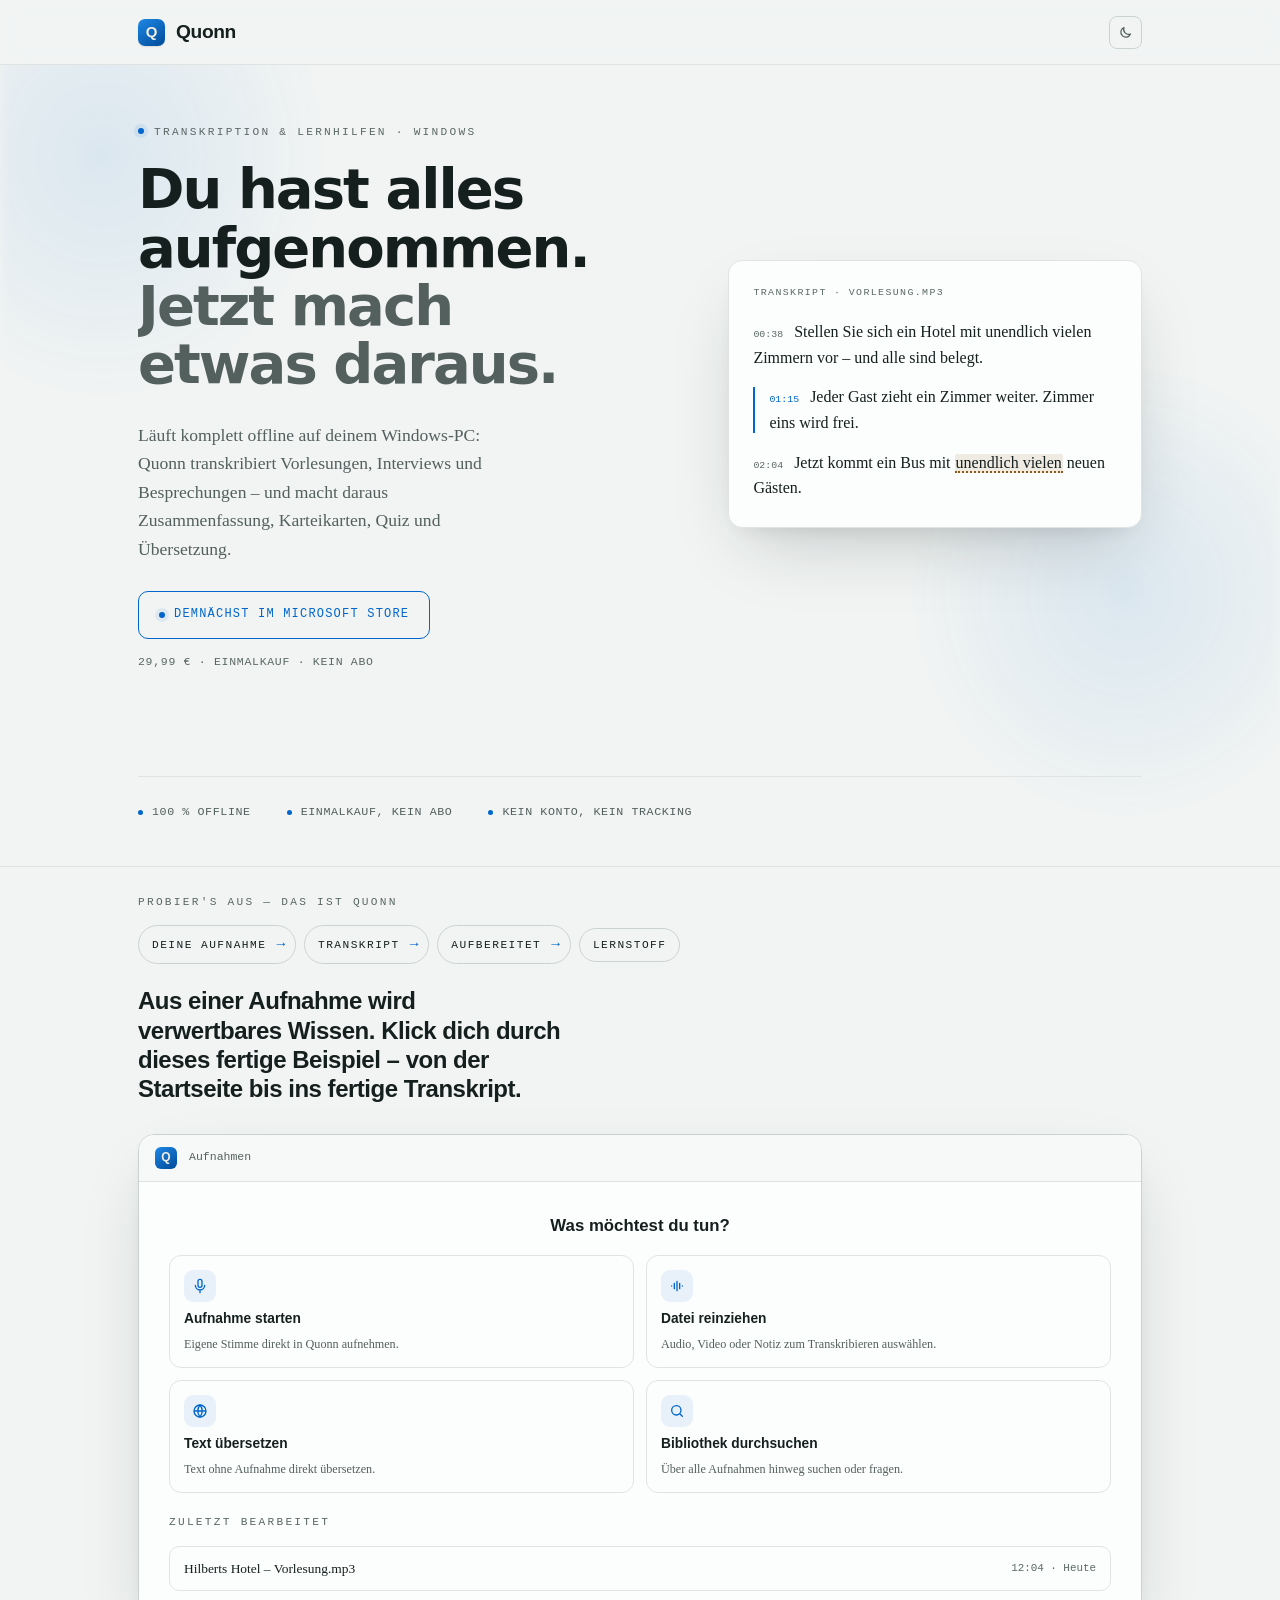
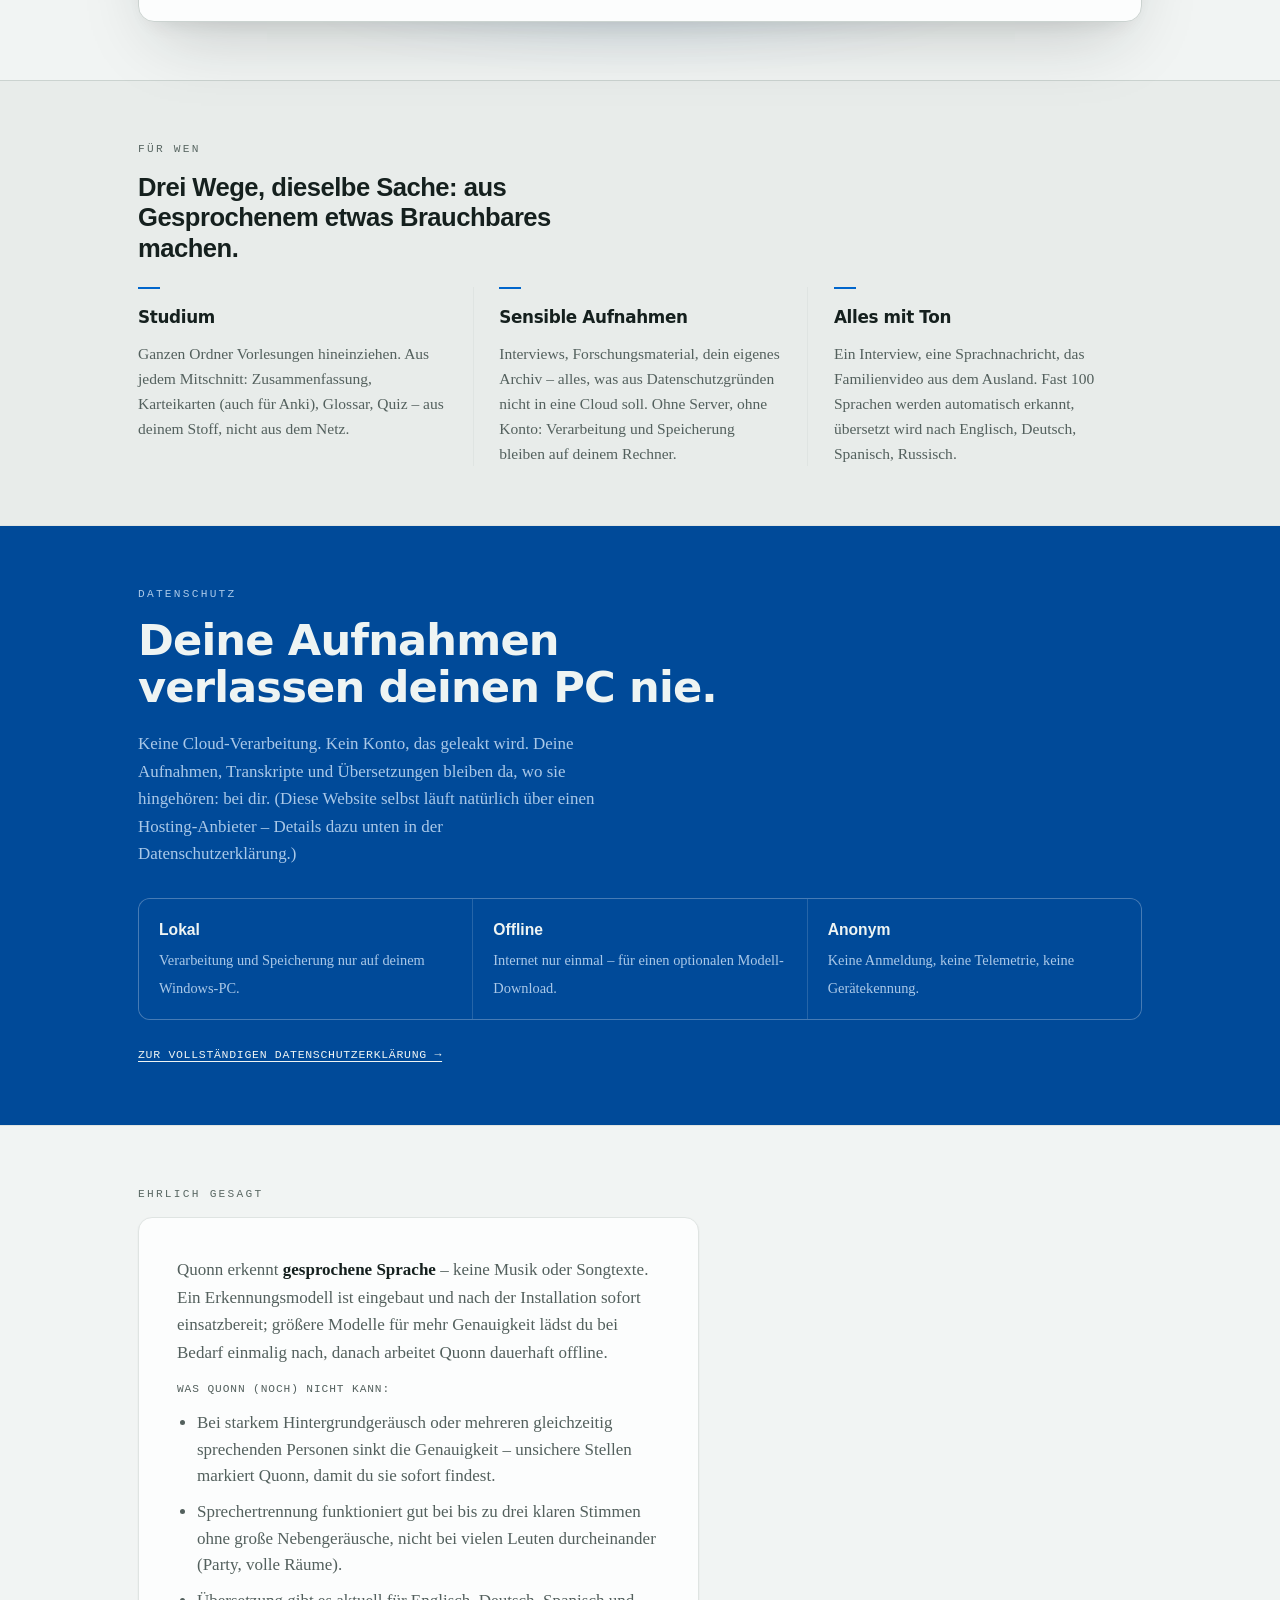
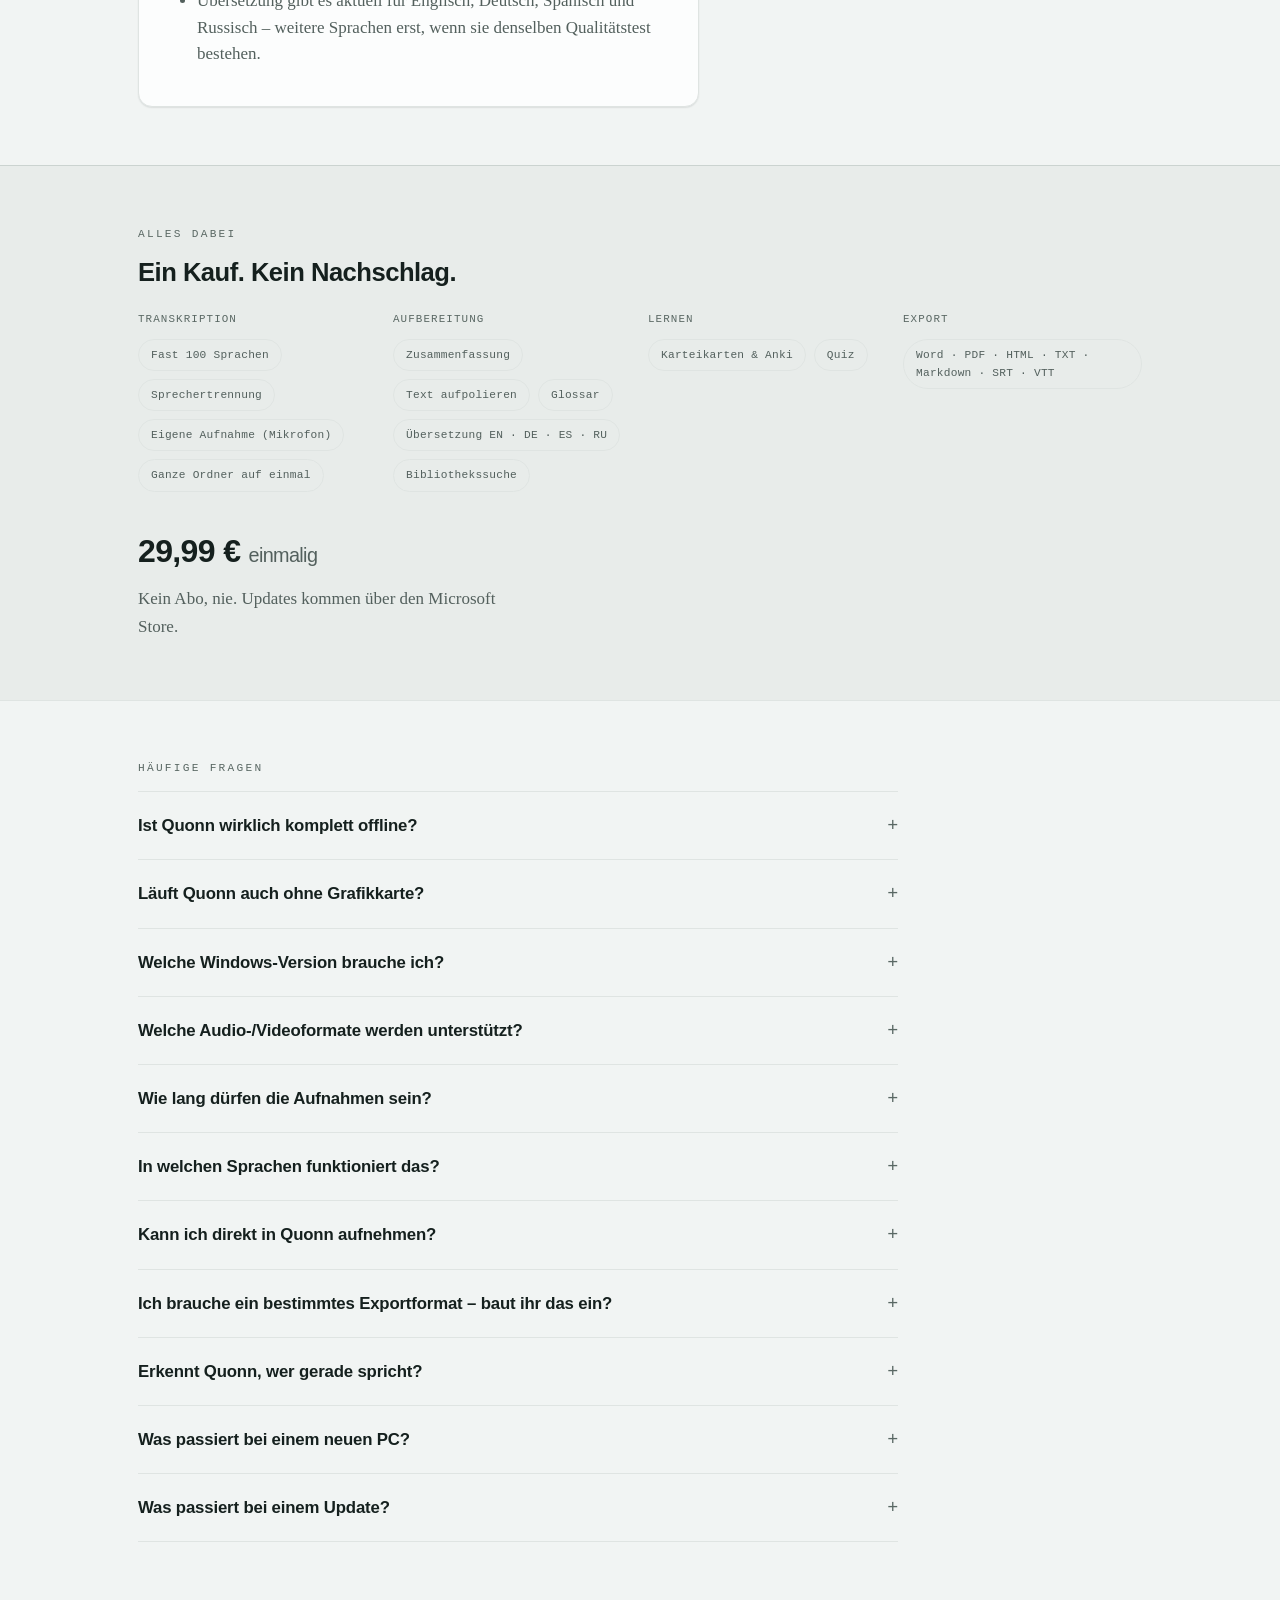
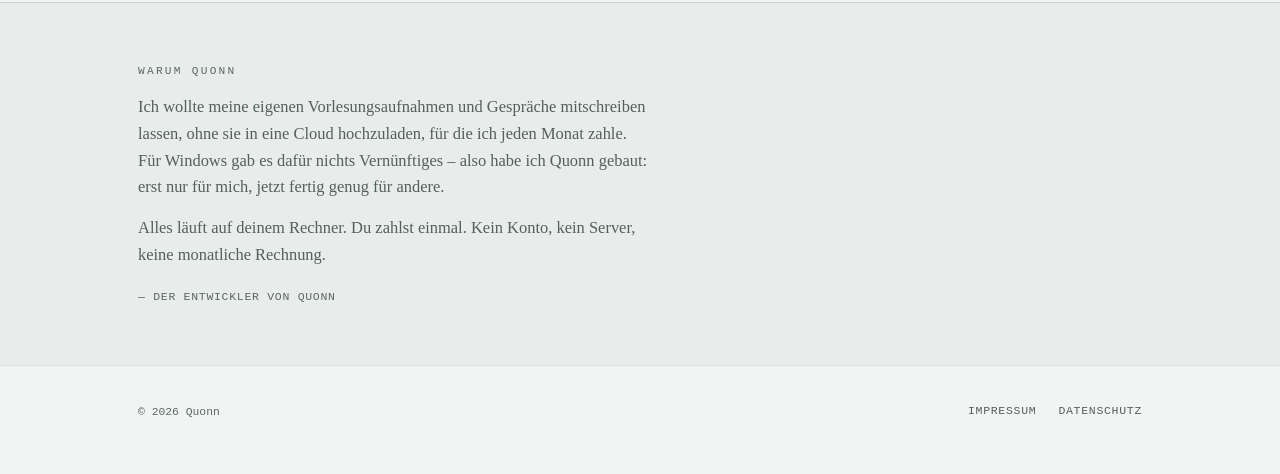
==== public/index.html @ c000e02c "Hero-Zeilenabstand + Cloudflare-Log-Speicherdauer ergaenzen - Hero-H1: Leerzeichen zwischen den 4 Ze" ====
<!doctype html>
<html lang="de">
<meta charset="utf-8">
<meta name="viewport" content="width=device-width, initial-scale=1">
<title>Quonn – Transkription, offline für Windows</title>
<link rel="icon" href="/favicon.ico" sizes="any">
<link rel="icon" type="image/png" sizes="32x32" href="/icon-32.png">
<link rel="icon" type="image/png" sizes="128x128" href="/icon-180.png">
<link rel="apple-touch-icon" href="/icon-180.png">
<meta name="theme-color" content="#f1f4f3" media="(prefers-color-scheme: light)">
<meta name="theme-color" content="#0a100f" media="(prefers-color-scheme: dark)">
<meta name="description" content="Quonn transkribiert Vorlesungen, Interviews und Besprechungen offline auf deinem Windows-PC – mit Zusammenfassung, Karteikarten, Quiz und Übersetzung. Einmalkauf, kein Abo, kein Konto.">
<link rel="canonical" href="https://quonn.app/">
<meta property="og:type" content="website">
<meta property="og:url" content="https://quonn.app/">
<meta property="og:title" content="Quonn – Transkription, offline für Windows">
<meta property="og:description" content="Vorlesungen, Interviews und Besprechungen Wort für Wort – lokal auf deinem Windows-PC. Zusammenfassung, Karteikarten, Quiz, Übersetzung. Einmalkauf, kein Abo.">
<meta property="og:locale" content="de_DE">
<meta property="og:image" content="https://quonn.app/og.png">
<meta property="og:image:width" content="1200">
<meta property="og:image:height" content="630">
<meta property="og:image:type" content="image/png">
<meta property="og:image:alt" content="Quonn – Transkription & Lernhilfen, lokal auf deinem Windows-PC">
<meta name="twitter:card" content="summary_large_image">
<meta name="twitter:image" content="https://quonn.app/og.png">
<script type="application/ld+json">
{
  "@context": "https://schema.org",
  "@type": "SoftwareApplication",
  "name": "Quonn",
  "applicationCategory": "BusinessApplication",
  "operatingSystem": "Windows 10, Windows 11",
  "description": "Offline-Transkription für Windows: schreibt Vorlesungen, Interviews und Besprechungen Wort für Wort mit und erzeugt Zusammenfassung, Karteikarten, Quiz und Übersetzung. Alles lokal, kein Konto, kein Server.",
  "url": "https://quonn.app/",
  "softwareVersion": "1.0",
  "offers": {
    "@type": "Offer",
    "price": "29.99",
    "priceCurrency": "EUR"
  }
}
</script>
<script>document.documentElement.classList.add("js")</script>
<link rel="stylesheet" href="/fonts/fonts.css">

<style>
  :root {
    --ground:#f1f4f3; --surface:#fcfdfd; --surface-2:#e8ecea; --panel:#f7f9f8;
    --ink:#15201e; --ink-dim:#53605d; --ink-faint:#5a6864;
    --accent:#0066cc; --accent-deep:#004a99; --accent-ink:#ffffff;
    --accent-wash:#0066cc14; --accent-line:#0066cc33;
    --warn:#8a5a17; --warn-wash:#8a5a171c;
    --ok:#1f7a4d; --ok-wash:#1f7a4d18; --err:#a5352f; --err-wash:#a5352f16;
    --line:#dfe4e2; --line-strong:#cbd3d0; --wave:#bfc9c7;
    --onpetrol:#eef4f3; --onpetrol-dim:#a9c8e8; --onpetrol-line:#ffffff26;
    --shadow-sm:0 1px 2px #15201e10,0 1px 1px #15201e0a;
    --shadow-md:0 8px 26px -8px #15201e26,0 2px 8px -3px #15201e14;
    --shadow-lg:0 30px 70px -22px #15201e38,0 10px 26px -12px #15201e1f;
    --radius:14px; --maxw:1060px;
  }
  :root:not([data-theme="light"]) { @media (prefers-color-scheme: dark) {
    --ground:#0a100f; --surface:#131a19; --surface-2:#0f1514; --panel:#101615;
    --ink:#e9eeed; --ink-dim:#98a4a2; --ink-faint:#828e88;
    --accent:#5aa9ff; --accent-deep:#0d3a66; --accent-ink:#062544;
    --accent-wash:#5aa9ff1e; --accent-line:#5aa9ff40;
    --warn:#d9a95c; --warn-wash:#d9a95c22;
    --ok:#57b980; --ok-wash:#57b98020; --err:#e07a72; --err-wash:#e07a7218;
    --line:#232d2a; --line-strong:#313e3a; --wave:#374441;
    --onpetrol:#eef4f3; --onpetrol-dim:#9dc3ea; --onpetrol-line:#ffffff1f;
    --shadow-sm:0 1px 2px #00000045;
    --shadow-md:0 10px 30px -10px #00000070,0 2px 8px -3px #00000052;
    --shadow-lg:0 34px 78px -24px #00000085,0 12px 30px -14px #00000066;
  }}
  :root[data-theme="dark"] {
    --ground:#0a100f; --surface:#131a19; --surface-2:#0f1514; --panel:#101615;
    --ink:#e9eeed; --ink-dim:#98a4a2; --ink-faint:#828e88;
    --accent:#5aa9ff; --accent-deep:#0d3a66; --accent-ink:#062544;
    --accent-wash:#5aa9ff1e; --accent-line:#5aa9ff40;
    --warn:#d9a95c; --warn-wash:#d9a95c22;
    --ok:#57b980; --ok-wash:#57b98020; --err:#e07a72; --err-wash:#e07a7218;
    --line:#232d2a; --line-strong:#313e3a; --wave:#374441;
    --onpetrol:#eef4f3; --onpetrol-dim:#9dc3ea; --onpetrol-line:#ffffff1f;
    --shadow-sm:0 1px 2px #00000045;
    --shadow-md:0 10px 30px -10px #00000070,0 2px 8px -3px #00000052;
    --shadow-lg:0 34px 78px -24px #00000085,0 12px 30px -14px #00000066;
  }

  * { box-sizing:border-box; -webkit-tap-highlight-color:transparent; }
  html { -webkit-text-size-adjust:100%; text-size-adjust:100%; scroll-behavior:smooth; }
  @media (prefers-reduced-motion:reduce){ html{ scroll-behavior:auto; } }
  body { margin:0; background:var(--ground); color:var(--ink);
    font-family:"IBM Plex Serif",Georgia,"Times New Roman",serif; font-size:17px; line-height:1.62;
    -webkit-font-smoothing:antialiased; text-rendering:optimizeLegibility; }
  .wrap { max-width:var(--maxw); margin:0 auto; padding:0 28px; }

  h1,h2,h3 { font-family:"Bricolage Grotesque","Segoe UI",system-ui,sans-serif; margin:0;
    font-weight:600; text-wrap:balance; letter-spacing:-0.02em; }
  h1 { font-size:clamp(2.5rem,1.4rem + 4.6vw,4.3rem); line-height:1.0; font-weight:800; letter-spacing:-0.035em; }
  h2 { font-size:clamp(1.55rem,1.15rem + 1.7vw,2.35rem); line-height:1.08; font-weight:700; }
  h3 { font-size:1.05rem; line-height:1.3; font-weight:600; }
  p { margin:0; }
  .label { font-family:"IBM Plex Mono",ui-monospace,monospace; font-weight:500; font-size:0.7rem;
    letter-spacing:0.2em; text-transform:uppercase; color:var(--ink-faint); }
  a { color:var(--accent); text-underline-offset:3px; text-decoration-thickness:1px; }
  a:hover { text-decoration-color:var(--ink-faint); }
  :focus-visible { outline:2px solid var(--accent); outline-offset:2px; border-radius:4px; }

  header.bar { position:sticky; top:0; z-index:30;
    background:var(--ground);
    background:color-mix(in srgb,var(--ground) 84%,transparent);
    -webkit-backdrop-filter:saturate(1.15) blur(10px);
    backdrop-filter:saturate(1.15) blur(10px); border-bottom:1px solid var(--line); }
  .bar .wrap { display:flex; align-items:center; justify-content:space-between; height:64px; }
  .brand { display:inline-flex; align-items:center; gap:11px; text-decoration:none; color:var(--ink);
    font-family:"Bricolage Grotesque",sans-serif; font-weight:700; font-size:1.2rem; letter-spacing:-0.02em; }
  .glyph { width:27px; height:27px; border-radius:7px; display:grid; place-items:center; flex:none;
    background:linear-gradient(145deg,#1e88e5,var(--accent-deep)); color:#f1eee2;
    font-family:"Bricolage Grotesque",sans-serif; font-weight:800; font-size:15px; box-shadow:var(--shadow-sm); }
  .bar nav { display:flex; align-items:center; gap:20px; }
  .bar nav a { font-family:"IBM Plex Mono",monospace; font-size:0.72rem; letter-spacing:0.09em;
    text-transform:uppercase; color:var(--ink-dim); text-decoration:none; }
  .bar nav a:hover { color:var(--ink); }
  .tglt { background:none; border:1px solid var(--line-strong); color:var(--ink-dim);
    width:33px; height:33px; border-radius:8px; display:grid; place-items:center; cursor:pointer; }
  .tglt:hover { color:var(--ink); border-color:var(--ink-faint); }
  .tglt svg { width:15px; height:15px; }

  /* hero */
  .hero { padding:clamp(40px,4vw,68px) 0 clamp(30px,3.5vw,52px); position:relative; isolation:isolate; overflow:hidden; }
  .hero::before { content:""; position:absolute; z-index:-1; pointer-events:none;
    inset:-20% 0 auto 0; height:130%;
    background:
      radial-gradient(30% 40% at 8% 24%, var(--accent) 0%, transparent 60%),
      radial-gradient(28% 36% at 88% 66%, var(--accent) 0%, transparent 62%);
    opacity:0.09; filter:blur(6px); }
  @media (prefers-reduced-motion:no-preference) {
    .hero::before { animation:drift 24s ease-in-out infinite alternate; }
    @keyframes drift { from { transform:translate3d(-1.5%,-1%,0) scale(1); opacity:.06; }
      to { transform:translate3d(2.5%,2%,0) scale(1.1); opacity:.11; } }
  }
  .hero .wrap { display:grid; grid-template-columns:1.12fr 0.88fr;
    gap:clamp(28px,5vw,64px); align-items:center; }
  .hero-lede { min-width:0; }
  .hero .kicker { display:inline-block; position:relative; padding-left:16px; margin-bottom:20px; }
  .hero .kicker::before { content:""; position:absolute; left:0; top:0.4em; width:6px; height:6px; border-radius:50%;
    background:var(--accent); box-shadow:0 0 0 4px var(--accent-wash); }
  @media (prefers-reduced-motion:no-preference) {
    .hero .kicker::before { animation:beat 3.2s ease-in-out infinite; }
    @keyframes beat { 0%,100% { box-shadow:0 0 0 4px var(--accent-wash); } 50% { box-shadow:0 0 0 8px transparent; } }
  }
  .hero h1 { text-wrap:normal; font-size:clamp(2.3rem,1.5rem + 3.1vw,3.5rem); }
  .hero h1 .ln { display:block; overflow:hidden; padding-bottom:0.16em; margin-bottom:-0.12em; }
  .hero h1 .ln:last-child { margin-bottom:0; }
  .hero h1 .ln > span { display:block; }
  .hero h1 .soft > span { color:var(--ink-dim); }
  @media (prefers-reduced-motion:no-preference) {
    .hero h1 .ln > span { transform:translateY(110%); animation:lineup .8s cubic-bezier(.16,.8,.2,1) forwards; }
    .hero h1 .ln:nth-child(1) > span { animation-delay:.06s; }
    .hero h1 .ln:nth-child(2) > span { animation-delay:.14s; }
    .hero h1 .ln:nth-child(3) > span { animation-delay:.22s; }
    .hero h1 .ln:nth-child(4) > span { animation-delay:.30s; }
    @keyframes lineup { to { transform:translateY(0); } }
  }
  .hero .sub { margin-top:20px; font-size:1.1rem; color:var(--ink-dim); max-width:44ch; }
  .hero .trust { grid-column:1 / -1; margin-top:clamp(26px,3.2vw,40px);
    padding-top:clamp(18px,2.4vw,26px); border-top:1px solid var(--line); }

  .hero-card { justify-self:end; width:100%; max-width:430px;
    background:var(--surface); border:1px solid var(--line); border-radius:var(--radius);
    box-shadow:var(--shadow-lg); padding:24px 24px 26px; }
  .hero-card .hc-tag { font-family:"IBM Plex Mono",monospace; font-size:0.62rem; letter-spacing:0.14em;
    text-transform:uppercase; color:var(--ink-faint); display:block; margin-bottom:18px; }
  .hero-card p { font-family:"IBM Plex Serif",serif; font-size:1rem; line-height:1.6; color:var(--ink); }
  .hero-card p + p { margin-top:14px; }
  .hero-card .hc-stamp { font-family:"IBM Plex Mono",monospace; font-size:0.62rem; color:var(--ink-faint);
    margin-right:11px; font-variant-numeric:tabular-nums; }
  .hero-card .hc-active { position:relative; padding-left:16px; }
  .hero-card .hc-active::before { content:""; position:absolute; left:0; top:3px; bottom:3px; width:2px; background:var(--accent); }
  .hero-card .hc-active .hc-stamp { color:var(--accent); }
  .hero-card .hc-spot { border-bottom:2px dotted var(--warn); background:var(--warn-wash); border-radius:2px 2px 0 0; padding:0 1px; }
  .cta-row { margin-top:28px; display:flex; flex-wrap:wrap; gap:14px 18px; align-items:center; }
  .btn { font-family:"IBM Plex Mono",monospace; font-size:0.75rem; letter-spacing:0.1em; text-transform:uppercase;
    padding:13px 20px; border-radius:10px; border:1px solid var(--accent);
    background:var(--accent); color:var(--accent-ink); text-decoration:none;
    display:inline-flex; align-items:center; gap:9px; transition:transform .16s ease,box-shadow .16s ease; cursor:pointer; }
  .btn.soft { background:transparent; color:var(--accent); }
  .btn:not([aria-disabled="true"]):hover { transform:translateY(-1px); box-shadow:var(--shadow-md); }
  .btn[aria-disabled="true"] { cursor:default; }
  .soon-dot { width:6px; height:6px; border-radius:50%; background:var(--accent);
    box-shadow:0 0 0 4px var(--accent-wash); flex:none; }
  @media (prefers-reduced-motion:no-preference) { .soon-dot { animation:beat 3.2s ease-in-out infinite; } }
  .jump { font-family:"IBM Plex Mono",monospace; font-size:0.72rem; letter-spacing:0.06em;
    color:var(--ink-faint); text-transform:uppercase; text-decoration:none; }
  .jump:hover { color:var(--ink-dim); }
  .trust { margin-top:clamp(30px,3.5vw,46px); display:flex; flex-wrap:wrap; align-items:center;
    gap:12px clamp(16px,3vw,36px); }
  .trust span { font-family:"IBM Plex Mono",monospace; font-size:0.73rem; letter-spacing:0.05em;
    text-transform:uppercase; color:var(--ink-dim); display:inline-flex; align-items:center; gap:9px; }
  .trust span::before { content:""; width:5px; height:5px; border-radius:50%; background:var(--accent); }

  /* ===== the demo ===== */
  .demo-band { padding:clamp(18px,2vw,28px) 0 clamp(40px,4.5vw,70px); border-top:1px solid var(--line); }
  .demo-band .label { display:block; margin-bottom:14px; }
  .demo-band .pipe { list-style:none; margin:0 0 clamp(16px,2vw,22px); padding:0;
    display:flex; flex-wrap:wrap; align-items:center; gap:8px; }
  .demo-band .pipe > li { display:inline-flex; align-items:center; gap:10px;
    font-family:"IBM Plex Mono",ui-monospace,monospace; font-weight:500; font-size:0.7rem;
    letter-spacing:0.13em; text-transform:uppercase; color:var(--ink); white-space:nowrap;
    border:1px solid var(--line-strong); border-radius:999px; padding:7px 13px; }
  .demo-band .pipe > li:not(:last-child)::after { content:"\2192"; color:var(--accent);
    font-size:0.9rem; letter-spacing:0; margin-right:-3px; }
  .demo-band .demo-lead { font-family:"Bricolage Grotesque",sans-serif; font-weight:600; letter-spacing:-0.02em;
    font-size:clamp(1.15rem,0.95rem + 0.9vw,1.5rem); line-height:1.22; max-width:32ch;
    color:var(--ink); margin-bottom:clamp(20px,2.4vw,30px); }

  .app-shell { position:relative; isolation:isolate; }
  .app-shell::after { content:""; position:absolute; z-index:-1; left:4%; right:4%; bottom:-40px; height:96px;
    background:radial-gradient(58% 100% at 50% 0%, var(--accent) 0%, transparent 74%);
    opacity:0.22; filter:blur(30px); pointer-events:none; }
  .app { background:var(--surface); border:1px solid var(--line-strong); border-radius:16px;
    box-shadow:var(--shadow-lg); overflow:hidden; }
  .app-bar, .app-tabs { -webkit-user-select:none; user-select:none; }
  .app-bar { display:flex; align-items:center; gap:12px; padding:12px 16px; background:var(--panel);
    border-bottom:1px solid var(--line); }
  .app-glyph { width:22px; height:22px; border-radius:6px; flex:none; display:grid; place-items:center;
    background:linear-gradient(145deg,#1e88e5,var(--accent-deep)); color:#f1eee2;
    font-family:"Bricolage Grotesque",sans-serif; font-weight:800; font-size:12px; }
  .app-file { font-family:"IBM Plex Mono",monospace; font-size:0.72rem; color:var(--ink-dim);
    white-space:nowrap; overflow:hidden; text-overflow:ellipsis; }
  .app-player { margin-left:auto; display:flex; align-items:center; gap:10px; flex:none; }
  .pp { width:30px; height:30px; border-radius:50%; border:1px solid var(--accent); background:var(--accent);
    color:var(--accent-ink); display:grid; place-items:center; cursor:pointer; flex:none; }
  .pp svg { width:12px; height:12px; }
  .mini-wave { position:relative; width:clamp(90px,16vw,190px); height:22px; display:flex; align-items:center; gap:2px; }
  .mini-wave i { width:2px; border-radius:1px; background:var(--wave); height:var(--h,40%); }
  .mini-wave i.h { background:var(--accent); }
  .mini-wave .ph { position:absolute; top:-3px; bottom:-3px; width:1.5px; background:var(--ink);
    left:6%; transition:left .35s linear; }
  .app-time { font-family:"IBM Plex Mono",monospace; font-size:0.68rem; color:var(--ink-faint);
    font-variant-numeric:tabular-nums; white-space:nowrap; }

  .app-tabs { display:flex; gap:2px; padding:0 12px; background:var(--panel); border-bottom:1px solid var(--line); overflow-x:auto; }
  .app-tabs button { font-family:"IBM Plex Mono",monospace; font-size:0.72rem; letter-spacing:0.05em;
    text-transform:uppercase; border:none; background:none; color:var(--ink-faint); padding:12px 14px;
    cursor:pointer; border-bottom:2px solid transparent; white-space:nowrap; }
  .app-tabs button:hover { color:var(--ink-dim); }
  .app-tabs button[aria-selected="true"] { color:var(--ink); border-bottom-color:var(--accent); }

  /* mobile: stacked "Etappen" instead of tabs, see max-width:640px block below */
  .stage-tag { display:none; }

  .app-body { padding:clamp(18px,2.4vw,30px); min-height:300px; }

  /* home-screen demo (Kachelwand) */
  .home-body { min-height:380px; }
  .home-head { font-family:"Bricolage Grotesque",sans-serif; font-weight:700; font-size:1.05rem;
    color:var(--ink); margin-bottom:16px; text-align:center; }
  .home-tiles { display:grid; grid-template-columns:1fr 1fr; gap:12px; }
  .home-tile { display:flex; flex-direction:column; align-items:flex-start; gap:6px;
    text-align:left; padding:14px; border:1px solid var(--line); border-radius:12px;
    background:var(--surface); cursor:pointer; font:inherit; color:inherit;
    transition:background .15s ease,border-color .15s ease; }
  .home-tile:hover { background:var(--panel); border-color:var(--line-strong); }
  .ht-ic { width:32px; height:32px; border-radius:9px; display:grid; place-items:center;
    background:var(--accent-wash); color:var(--accent); }
  .ht-ic svg { width:16px; height:16px; }
  .ht-t { font-family:"Bricolage Grotesque",sans-serif; font-weight:600; font-size:0.86rem; color:var(--ink); }
  .ht-d { font-size:0.76rem; line-height:1.4; color:var(--ink-dim); }
  .home-sub { margin:20px 0 8px; }
  .home-row { display:flex; align-items:center; justify-content:space-between; gap:10px; width:100%;
    padding:11px 14px; border:1px solid var(--line); border-radius:10px; background:var(--surface);
    cursor:pointer; font:inherit; color:inherit; transition:background .15s ease; }
  .home-row:hover { background:var(--panel); }
  .hr-name { font-size:0.84rem; font-weight:500; color:var(--ink); }
  .hr-meta { font-family:"IBM Plex Mono",monospace; font-size:0.68rem; color:var(--ink-faint); }
  @media (max-width:480px) { .home-tiles { grid-template-columns:1fr; } }

  /* transcript */
  .doc { max-width:62ch; margin:0; }
  .sen { display:block; font-size:1.02rem; line-height:1.66; padding:5px 6px; margin:0 -6px;
    border-radius:5px; cursor:pointer; transition:background .18s ease; }
  .sen + .sen { margin-top:4px; }
  .sen:hover { background:var(--accent-wash); }
  .sen.active { background:var(--accent-wash); box-shadow:inset 2px 0 0 var(--accent); }
  .sen .stamp { font-family:"IBM Plex Mono",monospace; font-size:0.62rem; color:var(--ink-faint);
    margin-right:10px; font-variant-numeric:tabular-nums; }
  .sen.active .stamp { color:var(--accent); }
  .sen .play-dot { display:none; }
  .sen.active .play-dot { display:inline-flex; width:6px; height:6px; border-radius:50%; background:var(--accent);
    margin-left:8px; vertical-align:middle; }
  .uncertain { border-bottom:2px dotted var(--warn); background:var(--warn-wash); padding:0 1px; border-radius:2px 2px 0 0;
    transition:background .3s,border-color .3s; }
  .uncertain.ok { border-bottom-color:transparent; background:transparent; }
  .ck { appearance:none; -webkit-appearance:none; cursor:pointer; margin:0 1px 0 5px; vertical-align:-0.18em; padding:0;
    width:1.15em; height:1.15em; flex:none; border-radius:50%; border:1px solid var(--accent); background:var(--accent-wash);
    color:var(--accent); display:inline-flex; align-items:center; justify-content:center; line-height:0;
    transition:background .18s,color .18s,opacity .3s,width .3s,margin .3s,border-width .3s; }
  .ck svg { display:block; width:0.62em; height:0.62em; }
  .ck:hover { background:var(--accent); color:var(--accent-ink); }
  .ck.gone { opacity:0; width:0; margin:0; border-width:0; pointer-events:none; }
  .doc-note { max-width:62ch; margin:22px 0 0; font-family:"IBM Plex Mono",monospace; font-size:0.68rem;
    letter-spacing:0.03em; color:var(--ink-faint); border-top:1px solid var(--line); padding-top:14px; }
  .lang-pick { display:inline-flex; border:1px solid var(--line-strong); border-radius:9px; padding:3px; margin-bottom:20px; }
  .lang-pick button { font-family:"IBM Plex Mono",monospace; font-size:0.68rem; letter-spacing:0.05em;
    border:none; background:none; color:var(--ink-dim); padding:7px 13px; border-radius:6px; cursor:pointer; }
  .lang-pick button[aria-pressed="true"] { background:var(--accent); color:var(--accent-ink); }

  /* lernhilfen */
  .sub-tabs { display:flex; gap:20px; margin-bottom:24px; border-bottom:1px solid var(--line); padding-bottom:0; overflow-x:auto; }
  .sub-tabs button { font-family:"IBM Plex Mono",monospace; font-size:0.7rem; letter-spacing:0.05em;
    text-transform:uppercase; border:none; background:none; color:var(--ink-faint); padding:0 0 12px;
    cursor:pointer; border-bottom:2px solid transparent; white-space:nowrap; }
  .sub-tabs button[aria-selected="true"] { color:var(--ink); border-bottom-color:var(--accent); }
  .sub-tabs button:hover { color:var(--ink-dim); }

  .sum { max-width:60ch; margin:0; }
  .sum p { color:var(--ink-dim); font-size:1.0rem; }
  .sum ul { margin:16px 0 0; padding-left:20px; display:flex; flex-direction:column; gap:9px; }
  .sum li { color:var(--ink-dim); }
  .sum strong { color:var(--ink); font-weight:600; }

  .deck { max-width:460px; margin:0; }
  .deck .prog { display:flex; align-items:center; justify-content:space-between; margin-bottom:14px;
    font-family:"IBM Plex Mono",monospace; font-size:0.66rem; color:var(--ink-faint); letter-spacing:0.06em; }
  .deck .bar2 { flex:1; height:2px; background:var(--line); margin:0 14px; border-radius:2px; overflow:hidden; }
  .deck .bar2 i { display:block; height:100%; background:var(--accent); transition:width .3s ease; }
  .fcard { perspective:1400px; }
  .fcard .inner { position:relative; width:100%; min-height:220px; transition:transform .5s cubic-bezier(.2,.7,.2,1);
    transform-style:preserve-3d; cursor:pointer; }
  .fcard.turned .inner { transform:rotateY(180deg); }
  .fc-face { position:absolute; inset:0; backface-visibility:hidden; -webkit-backface-visibility:hidden;
    background:var(--surface); border:1px solid var(--line); border-radius:var(--radius); box-shadow:var(--shadow-md);
    padding:24px 22px; display:flex; flex-direction:column; }
  .fc-face .tag { font-family:"IBM Plex Mono",monospace; font-size:0.62rem; letter-spacing:0.13em;
    text-transform:uppercase; color:var(--ink-faint); display:flex; align-items:center; gap:7px; }
  .fc-face .tag::before { content:""; width:5px; height:5px; border-radius:50%; background:currentColor; }
  .fc-face.back { transform:rotateY(180deg); }
  .fc-face.back .tag { color:var(--accent); }
  .fc-face .txt { margin-top:auto; font-size:1.08rem; line-height:1.42; font-weight:500; }
  .fc-face .hint { margin-top:12px; font-family:"IBM Plex Mono",monospace; font-size:0.62rem;
    letter-spacing:0.04em; text-transform:uppercase; color:var(--ink-faint); }
  @media (prefers-reduced-motion:reduce) {
    .fcard .inner { transition:none; } .fcard.turned .inner { transform:none; }
    .fc-face.back { transform:none; opacity:0; transition:opacity .2s; }
    .fcard.turned .fc-face.back { opacity:1; } .fcard.turned .fc-face.front { opacity:0; pointer-events:none; }
  }
  .deck .nav { display:flex; gap:10px; margin-top:16px; }
  .deck .nav button { flex:1; font-family:"IBM Plex Mono",monospace; font-size:0.7rem; letter-spacing:0.06em;
    text-transform:uppercase; padding:10px; border-radius:9px; border:1px solid var(--line-strong);
    background:var(--surface); color:var(--ink-dim); cursor:pointer; }
  .deck .nav button.pri { background:var(--accent); border-color:var(--accent); color:var(--accent-ink); }
  .deck .nav button:disabled { opacity:.4; cursor:default; }

  .glo { max-width:60ch; margin:0; }
  .glo .row { padding:16px 0; border-top:1px solid var(--line); display:grid; grid-template-columns:auto 1fr; gap:14px; align-items:start; }
  .glo .row:first-child { border-top:none; padding-top:0; }
  .glo .term { font-weight:600; color:var(--ink); font-size:0.97rem; }
  .glo .def { color:var(--ink-dim); font-size:0.95rem; }

  .quiz { max-width:500px; margin:0; }
  .quiz .prog { font-family:"IBM Plex Mono",monospace; font-size:0.66rem; color:var(--ink-faint);
    letter-spacing:0.06em; margin-bottom:12px; }
  .quiz .q { font-family:"Bricolage Grotesque",sans-serif; font-weight:600; font-size:1.08rem; line-height:1.3; margin-bottom:18px; }
  .quiz .opt { display:flex; align-items:flex-start; gap:11px; width:100%; text-align:left; cursor:pointer;
    border:1px solid var(--line-strong); background:var(--surface); border-radius:10px; padding:13px 15px;
    color:var(--ink); font:inherit; font-size:0.96rem; line-height:1.4; }
  .quiz .opt + .opt { margin-top:9px; }
  .quiz .opt:hover:not(:disabled) { border-color:var(--ink-faint); }
  .quiz .opt .b { flex:none; width:20px; height:20px; border-radius:6px; border:1px solid var(--line-strong);
    display:grid; place-items:center; font-family:"IBM Plex Mono",monospace; font-size:0.68rem; color:var(--ink-faint); margin-top:1px; }
  .quiz .opt.right { border-color:var(--ok); background:var(--ok-wash); }
  .quiz .opt.right .b { border-color:var(--ok); color:var(--ok); }
  .quiz .opt.wrong { border-color:var(--err); background:var(--err-wash); }
  .quiz .opt.wrong .b { border-color:var(--err); color:var(--err); }
  .quiz .opt:disabled { cursor:default; }
  .quiz .after { margin-top:16px; display:flex; gap:10px; align-items:center; }
  .quiz .after button { font-family:"IBM Plex Mono",monospace; font-size:0.7rem; letter-spacing:0.06em;
    text-transform:uppercase; padding:10px 16px; border-radius:9px; border:1px solid var(--accent);
    background:var(--accent); color:var(--accent-ink); cursor:pointer; }
  .quiz .result { text-align:center; padding:20px 0; }
  .quiz .result .n { font-family:"Bricolage Grotesque",sans-serif; font-weight:800; font-size:2.6rem;
    color:var(--accent); letter-spacing:-0.03em; }
  .quiz .result p { color:var(--ink-dim); margin:6px 0 18px; }

  /* bands */
  section.band { padding:clamp(42px,4.6vw,74px) 0; border-top:1px solid var(--line); }
  section.band > .wrap > .label { display:block; margin-bottom:14px; }
  section.band > .wrap > .lead { font-size:clamp(1.25rem,1rem + 1vw,1.6rem); max-width:32ch;
    font-family:"Bricolage Grotesque",sans-serif; font-weight:600; letter-spacing:-0.02em; line-height:1.18; margin-bottom:24px; }
  section.tint { background:var(--surface-2); border-top-color:var(--line-strong); }

  .who { display:grid; grid-template-columns:repeat(3,1fr); gap:0; }
  .who .col { padding:0 clamp(16px,2vw,30px); border-left:1px solid var(--line); }
  .who .col:first-child { padding-left:0; border-left:none; }
  .who .col::before { content:""; display:block; width:22px; height:2px; background:var(--accent); margin-bottom:18px; }
  .who h3 { margin-bottom:12px; color:var(--ink); }
  .who p { color:var(--ink-dim); font-size:0.97rem; }

  .privacy { background:var(--accent-deep); color:var(--onpetrol); border-top:none; padding:clamp(42px,5vw,76px) 0; }
  .privacy .label { color:var(--onpetrol-dim); }
  .privacy h2 { color:var(--onpetrol); max-width:20ch; margin:14px 0 20px; font-size:clamp(1.7rem,1.2rem + 2.2vw,2.7rem); }
  .privacy p { color:var(--onpetrol-dim); max-width:54ch; font-size:1.06rem; }
  .privacy .pts { margin-top:30px; display:grid; grid-template-columns:repeat(3,1fr); gap:1px;
    background:var(--onpetrol-line); border:1px solid var(--onpetrol-line); border-radius:12px; overflow:hidden; }
  .privacy .pts div { background:var(--accent-deep); padding:18px 20px; }
  .privacy .pts b { display:block; font-family:"Bricolage Grotesque",sans-serif; color:var(--onpetrol);
    font-weight:600; font-size:0.98rem; margin-bottom:4px; }
  .privacy .pts span { color:var(--onpetrol-dim); font-size:0.9rem; }
  .privacy .more { margin-top:26px; display:inline-block; color:var(--onpetrol);
    font-family:"IBM Plex Mono",monospace; font-size:0.72rem; letter-spacing:0.06em; text-transform:uppercase; }

  .know { background:var(--surface); border:1px solid var(--line); border-radius:var(--radius);
    padding:clamp(24px,3vw,38px); box-shadow:var(--shadow-sm); max-width:66ch; }
  .know p { color:var(--ink-dim); } .know p + p { margin-top:14px; }
  .know strong { color:var(--ink); font-weight:600; }
  .know-sub { margin-top:18px; font-family:"IBM Plex Mono",monospace; font-size:0.7rem;
    letter-spacing:0.08em; text-transform:uppercase; color:var(--ink-faint); }
  .know-list { margin:12px 0 0; padding-left:20px; display:flex; flex-direction:column; gap:10px; }
  .know-list li { color:var(--ink-dim); line-height:1.55; }

  /* faq */
  .faq { max-width:760px; }
  .faq details { border-top:1px solid var(--line); }
  .faq details:last-child { border-bottom:1px solid var(--line); }
  .faq summary { list-style:none; cursor:pointer; padding:20px 0; display:flex; align-items:baseline;
    justify-content:space-between; gap:22px; font-family:"Bricolage Grotesque",sans-serif;
    font-weight:600; font-size:1.05rem; color:var(--ink); letter-spacing:-0.01em; }
  .faq summary::-webkit-details-marker { display:none; }
  .faq summary::after { content:"+"; font-family:"IBM Plex Mono",monospace; font-weight:400;
    font-size:1.15rem; color:var(--ink-faint); flex:none; line-height:1; }
  .faq details[open] summary { color:var(--accent); }
  .faq details[open] summary::after { content:"−"; color:var(--accent); }
  .faq summary:hover { color:var(--accent); }
  .faq details > p { margin:0; padding:0 0 22px; color:var(--ink-dim); max-width:64ch; line-height:1.6; }

  .incl-groups { display:grid; grid-template-columns:repeat(4,1fr); gap:22px 16px; }
  .incl-group h4 { font-family:"IBM Plex Mono",monospace; font-weight:500; font-size:0.68rem;
    letter-spacing:0.1em; text-transform:uppercase; color:var(--ink-faint); margin:0 0 10px; }
  .incl { display:flex; flex-wrap:wrap; gap:8px; }
  .incl span { font-family:"IBM Plex Mono",monospace; font-size:0.7rem; letter-spacing:0.02em;
    color:var(--ink-dim); border:1px solid var(--line); border-radius:999px; padding:6px 12px; }
  @media (max-width:760px) { .incl-groups { grid-template-columns:1fr 1fr; } }
  @media (max-width:480px) { .incl-groups { grid-template-columns:1fr; } }
  .buy { margin-top:34px; }
  .buy .price { font-family:"Bricolage Grotesque",sans-serif; font-weight:700;
    font-size:clamp(1.5rem,1.2rem + 1.4vw,2rem); color:var(--ink); letter-spacing:-0.02em; }
  .buy p { color:var(--ink-dim); max-width:44ch; margin-top:8px; }
  .buy .ph { font-family:inherit; font-weight:400; font-size:0.66em; margin-left:10px; }

  .note { max-width:60ch; }
  .note p { color:var(--ink-dim); font-size:1.03rem; } .note p + p { margin-top:14px; }
  .note .sign { margin-top:20px; font-family:"IBM Plex Mono",monospace; font-size:0.72rem;
    letter-spacing:0.06em; text-transform:uppercase; color:var(--ink-faint); }
  .note .draft { margin-top:8px; font-family:"IBM Plex Mono",monospace; font-size:0.66rem;
    letter-spacing:0.04em; text-transform:uppercase; color:var(--warn); }

  footer { border-top:1px solid var(--line); padding:36px 0 52px; }
  footer .wrap { display:flex; flex-wrap:wrap; gap:14px 26px; align-items:center; justify-content:space-between; }
  footer .fl { display:flex; gap:22px; }
  footer a { font-family:"IBM Plex Mono",monospace; font-size:0.72rem; letter-spacing:0.06em;
    text-transform:uppercase; color:var(--ink-dim); text-decoration:none; }
  footer a:hover { color:var(--ink); }
  footer .c { font-family:"IBM Plex Mono",monospace; font-size:0.71rem; color:var(--ink-faint); }

  .legal { padding:clamp(40px,5vw,74px) 0 96px; }
  .legal .back { display:inline-block; margin-bottom:28px; }
  .legal h1 { font-size:clamp(1.8rem,1.3rem + 1.8vw,2.4rem); margin-bottom:6px; font-weight:700; }
  .legal .updated { font-family:"IBM Plex Mono",monospace; font-size:0.72rem; color:var(--ink-faint); margin-bottom:34px; }
  .legal h2 { margin:36px 0 10px; }
  .legal h3 { margin:22px 0 6px; color:var(--ink); font-family:"IBM Plex Serif",serif; font-weight:600; font-size:1.02rem; }
  .legal p,.legal li { color:var(--ink-dim); } .legal p + p { margin-top:12px; }
  .legal ul { margin:10px 0; padding-left:20px; display:flex; flex-direction:column; gap:8px; }
  .legal .ph { color:var(--warn); background:var(--warn-wash); padding:1px 6px; border-radius:4px;
    font-family:"IBM Plex Mono",monospace; font-size:0.82em; }
  .legal hr { border:none; border-top:1px solid var(--line); margin:44px 0; }
  .legal .box { background:var(--surface); border:1px solid var(--line); border-radius:12px; padding:20px 22px; box-shadow:var(--shadow-sm); }
  .legal .box p { color:var(--ink); }

  .ph { color:var(--warn); background:var(--warn-wash); padding:1px 6px; border-radius:4px;
    font-family:"IBM Plex Mono",monospace; font-size:0.82em; }

  @media (max-width:960px) {
    .hero { padding:clamp(36px,8vw,60px) 0 clamp(28px,6vw,46px); }
    .hero .wrap { grid-template-columns:1fr; gap:0; }
    .hero-card { display:none; }
    .hero .kicker { font-size:0.66rem; letter-spacing:0.13em; }
    .hero .sub { font-size:1.02rem; margin-top:18px; }
    .tglt { width:40px; height:40px; }
    .who { grid-template-columns:1fr; }
    .who .col { padding:22px 0; border-left:none; border-top:1px solid var(--line); }
    .who .col:first-child { padding-top:0; border-top:none; }
    .privacy .pts { grid-template-columns:1fr; }
    .app-file { display:none; }
    .app-player { margin-left:0; }
    .app-tabs { scroll-snap-type:x proximity;
      -webkit-mask-image:linear-gradient(to right,#000 84%,transparent);
      mask-image:linear-gradient(to right,#000 84%,transparent); }
    .app-tabs button { scroll-snap-align:start; }
  }

  /* mobile demo: vertikale Etappen-Karten zum Runterscrollen statt Tabs */
  @media (max-width:640px) {
    .demo-band .app-tabs { display:none; }
    .demo-band .app-shell #app[hidden] { display:block; }
    .demo-band .app-body > .view[hidden] { display:block; }
    .demo-band .app-body > .view { padding-top:22px; }
    .demo-band .app-body > .view:first-child { padding-top:0; }
    .demo-band .app-body > .view + .view { margin-top:22px; border-top:1px solid var(--line); }
    .stage-tag { display:flex; align-items:center; gap:9px; font-family:"IBM Plex Mono",monospace;
      font-weight:500; font-size:0.68rem; letter-spacing:0.14em; text-transform:uppercase;
      color:var(--ink-faint); margin-bottom:14px; }
    .stage-num { display:grid; place-items:center; width:20px; height:20px; border-radius:50%;
      border:1px solid var(--accent-line); color:var(--accent); font-size:0.62rem; flex:none; }
    .demo-band .lang-pick { flex-wrap:wrap; }
  }

  @media (max-width:430px) {
    .hero h1 { font-size:2.05rem; letter-spacing:-0.03em; }
    .hero .sub { font-size:1rem; }
    .wrap { padding:0 22px; }
    section.band > .wrap > .lead { font-size:1.2rem; }
    .demo-band .demo-lead { font-size:1.12rem; }
    .privacy h2 { font-size:1.7rem; }
    .faq summary { font-size:1rem; gap:14px; }
  }

  @media (prefers-reduced-motion:no-preference) {
    .reveal { opacity:0; transform:translateY(12px); animation:rise .6s cubic-bezier(.2,.7,.3,1) forwards; }
    .reveal.d1 { animation-delay:.05s; } .reveal.d2 { animation-delay:.12s; }
    .reveal.d3 { animation-delay:.19s; } .reveal.d4 { animation-delay:.28s; }
    @keyframes rise { to { opacity:1; transform:none; } }

    html.js .rv { opacity:0; transform:translateY(26px);
      transition:opacity .65s ease, transform .8s cubic-bezier(.2,.7,.25,1); will-change:opacity,transform; }
    html.js .rv.in { opacity:1; transform:none; }
    html.js .rv .feat, html.js .rv .col, html.js .rv details, html.js .rv .incl span { transition:opacity .5s ease, transform .6s cubic-bezier(.2,.7,.25,1); }
    html.js .rv:not(.in) .feat, html.js .rv:not(.in) .col,
    html.js .rv:not(.in) details, html.js .rv:not(.in) .incl span { opacity:0; transform:translateY(14px); }
    html.js .rv.in .feat:nth-child(n), html.js .rv.in .col, html.js .rv.in details, html.js .rv.in .incl span { opacity:1; transform:none; }
    html.js .rv.in .feat:nth-child(2) { transition-delay:.04s; } html.js .rv.in .feat:nth-child(3) { transition-delay:.08s; }
    html.js .rv.in .feat:nth-child(4) { transition-delay:.12s; } html.js .rv.in .feat:nth-child(5) { transition-delay:.16s; }
    html.js .rv.in .feat:nth-child(6) { transition-delay:.2s; }
    html.js .rv.in .col:nth-child(2) { transition-delay:.07s; } html.js .rv.in .col:nth-child(3) { transition-delay:.14s; }
  }
</style>

<header class="bar">
  <div class="wrap">
    <a class="brand" href="#home"><span class="glyph">Q</span>Quonn</a>
    <nav>
      <button class="tglt" id="tgl" type="button" aria-label="Hell/Dunkel umschalten"></button>
    </nav>
  </div>
</header>

<main>
  <div id="page-home">
    <section class="hero">
      <div class="wrap">
        <div class="hero-lede">
          <span class="kicker label reveal">Transkription &amp; Lernhilfen · Windows</span>
          <h1><span class="ln"><span>Du hast alles</span></span> <span class="ln"><span>aufgenommen.</span></span> <span class="ln soft"><span>Jetzt mach</span></span> <span class="ln soft"><span>etwas daraus.</span></span></h1>
          <p class="sub reveal d2">Läuft komplett offline auf deinem Windows-PC: Quonn transkribiert Vorlesungen, Interviews und Besprechungen – und macht daraus Zusammenfassung, Karteikarten, Quiz und Übersetzung.</p>
          <div class="cta-row reveal d3">
            <span class="btn soft" aria-disabled="true"><span class="soon-dot"></span>Demnächst im Microsoft&nbsp;Store</span>
            <span class="jump">29,99 € · Einmalkauf · kein Abo</span>
          </div>
        </div>
        <div class="hero-card reveal d3" aria-hidden="true">
          <span class="hc-tag">Transkript · Vorlesung.mp3</span>
          <p><span class="hc-stamp">00:38</span>Stellen Sie sich ein Hotel mit unendlich vielen Zimmern vor – und alle sind belegt.</p>
          <p class="hc-active"><span class="hc-stamp">01:15</span>Jeder Gast zieht ein Zimmer weiter. Zimmer eins wird frei.</p>
          <p><span class="hc-stamp">02:04</span>Jetzt kommt ein Bus mit <span class="hc-spot">unendlich vielen</span> neuen Gästen.</p>
        </div>
        <div class="trust reveal d4">
          <span>100&nbsp;% offline</span>
          <span>Einmalkauf, kein Abo</span>
          <span>Kein Konto, kein Tracking</span>
        </div>
      </div>
    </section>

    <section class="demo-band" id="demo">
      <div class="wrap">
        <span class="label">Probier's aus — das ist Quonn</span>
        <ol class="pipe">
          <li>Deine Aufnahme</li>
          <li>Transkript</li>
          <li>Aufbereitet</li>
          <li>Lernstoff</li>
        </ol>
        <p class="demo-lead">Aus einer Aufnahme wird verwertbares Wissen. Klick dich durch dieses fertige Beispiel – von der Startseite bis ins fertige Transkript.</p>
        <div class="app-shell">
        <div class="app" id="appHome">
          <div class="app-bar">
            <span class="app-glyph">Q</span>
            <span class="app-file">Aufnahmen</span>
          </div>
          <div class="app-body home-body">
            <p class="stage-tag"><span class="stage-num">1</span>Start</p>
            <p class="home-head">Was möchtest du tun?</p>
            <div class="home-tiles">
              <button type="button" class="home-tile">
                <span class="ht-ic"><svg viewBox="0 0 24 24" fill="none" aria-hidden="true"><rect x="9" y="2" width="6" height="12" rx="3" stroke="currentColor" stroke-width="2"/><path d="M5 11a7 7 0 0 0 14 0M12 18v4" stroke="currentColor" stroke-width="2" stroke-linecap="round"/></svg></span>
                <span class="ht-t">Aufnahme starten</span>
                <span class="ht-d">Eigene Stimme direkt in Quonn aufnehmen.</span>
              </button>
              <button type="button" class="home-tile">
                <span class="ht-ic"><svg viewBox="0 0 24 24" fill="none" aria-hidden="true"><path d="M4 12v0M8 8v8M12 5v14M16 8v8M20 12v0" stroke="currentColor" stroke-width="2" stroke-linecap="round"/></svg></span>
                <span class="ht-t">Datei reinziehen</span>
                <span class="ht-d">Audio, Video oder Notiz zum Transkribieren auswählen.</span>
              </button>
              <button type="button" class="home-tile">
                <span class="ht-ic"><svg viewBox="0 0 24 24" fill="none" aria-hidden="true"><circle cx="12" cy="12" r="9" stroke="currentColor" stroke-width="2"/><path d="M3 12h18M12 3a14 14 0 0 1 0 18 14 14 0 0 1 0-18Z" stroke="currentColor" stroke-width="2"/></svg></span>
                <span class="ht-t">Text übersetzen</span>
                <span class="ht-d">Text ohne Aufnahme direkt übersetzen.</span>
              </button>
              <button type="button" class="home-tile">
                <span class="ht-ic"><svg viewBox="0 0 24 24" fill="none" aria-hidden="true"><circle cx="11" cy="11" r="7" stroke="currentColor" stroke-width="2"/><path d="m20 20-3.5-3.5" stroke="currentColor" stroke-width="2" stroke-linecap="round"/></svg></span>
                <span class="ht-t">Bibliothek durchsuchen</span>
                <span class="ht-d">Über alle Aufnahmen hinweg suchen oder fragen.</span>
              </button>
            </div>
            <p class="home-sub label">Zuletzt bearbeitet</p>
            <button type="button" class="home-row" id="openDemoRecording">
              <span class="hr-name">Hilberts Hotel – Vorlesung.mp3</span>
              <span class="hr-meta">12:04 · Heute</span>
            </button>
          </div>
        </div>
        <div class="app" id="app" hidden>
          <div class="app-bar">
            <span class="app-glyph">Q</span>
            <span class="app-file">Hilberts Hotel – Vorlesung.mp3</span>
            <div class="app-player">
              <button class="pp" id="pp" type="button" aria-label="Abspielen">
                <svg id="ppIcon" viewBox="0 0 12 12" fill="currentColor" aria-hidden="true"><path d="M2 1l8 5-8 5z"/></svg>
              </button>
              <div class="mini-wave" id="mwave"><span class="ph" id="mph"></span></div>
              <span class="app-time" id="atime">00:38&nbsp;/&nbsp;12:04</span>
            </div>
          </div>

          <div class="app-tabs" role="tablist">
            <button id="tab-t" role="tab" aria-selected="true" aria-controls="panel-t" data-tab="t">Transkript</button>
            <button id="tab-p" role="tab" aria-selected="false" aria-controls="panel-p" data-tab="p">Aufpoliert</button>
            <button id="tab-l" role="tab" aria-selected="false" aria-controls="panel-l" data-tab="l">Lernhilfen</button>
            <button id="tab-e" role="tab" aria-selected="false" aria-controls="panel-e" data-tab="e">Übersetzung</button>
          </div>

          <div class="app-body">
            <!-- transcript -->
            <div class="view" id="panel-t" role="tabpanel" aria-labelledby="tab-t" data-view="t">
              <p class="stage-tag"><span class="stage-num">2</span>Transkript</p>
              <div class="doc" id="doc">
                <span class="sen" data-t="38"><span class="stamp">00:38</span>Stellen Sie sich ein Hotel mit unendlich vielen Zimmern vor – und alle sind belegt. Kommt ein neuer Gast, sagt der <span class="uncertain" id="unc">Portier</span><button class="ck" id="ck" type="button" title="Klingt richtig – abhaken" aria-label="Stelle als geprüft markieren"><svg viewBox="0 0 16 16" fill="none" aria-hidden="true"><path d="M3 8.5l3.2 3L13 5" stroke="currentColor" stroke-width="2.3" stroke-linecap="round" stroke-linejoin="round"/></svg></button> trotzdem: Wir haben ein Zimmer für Sie.<span class="play-dot"></span></span>
                <span class="sen" data-t="75"><span class="stamp">01:15</span>Der Trick ist einfach: Jeder Gast zieht ein Zimmer weiter. Der Gast aus Zimmer eins nach zwei, aus zwei nach drei, und so fort. Zimmer eins wird frei.<span class="play-dot"></span></span>
                <span class="sen" data-t="124"><span class="stamp">02:04</span>Jetzt kommt ein Bus mit unendlich vielen neuen Gästen. Auch das geht: Jeder alte Gast verdoppelt seine Zimmernummer. Alle geraden Zimmer sind dann belegt, alle ungeraden werden frei.<span class="play-dot"></span></span>
                <span class="sen" data-t="171"><span class="stamp">02:51</span>Hilbert hat dieses Bild 1924 benutzt, um zu zeigen, wie wenig anschaulich das Unendliche ist. Es ist kein echtes Hotel, sondern ein Gedankenexperiment.<span class="play-dot"></span></span>
              </div>
              <p class="doc-note">Klick auf einen Satz — Quonn springt in der Aufnahme genau dorthin. Die gepunktete Stelle war unsicher; ein Klick auf den Haken hakt sie ab.</p>
            </div>

            <!-- polished -->
            <div class="view" id="panel-p" role="tabpanel" aria-labelledby="tab-p" data-view="p" hidden>
              <p class="stage-tag"><span class="stage-num">3</span>Aufpoliert</p>
              <div class="doc">
                <span class="sen" style="cursor:default"><span class="stamp">00:38</span>Stellen Sie sich ein Hotel mit unendlich vielen Zimmern vor, und alle sind belegt. Kommt ein neuer Gast, sagt der Portier trotzdem: „Wir haben ein Zimmer für Sie."</span>
                <span class="sen" style="cursor:default"><span class="stamp">01:15</span>Der Trick ist einfach: Jeder Gast zieht ein Zimmer weiter. Der Gast aus Zimmer eins nach zwei, aus zwei nach drei und so fort. Zimmer eins wird frei.</span>
                <span class="sen" style="cursor:default"><span class="stamp">02:04</span>Jetzt kommt ein Bus mit unendlich vielen neuen Gästen. Auch das gelingt: Jeder alte Gast verdoppelt seine Zimmernummer. Alle geraden Zimmer sind dann belegt, alle ungeraden werden frei.</span>
                <span class="sen" style="cursor:default"><span class="stamp">02:51</span>Hilbert hat dieses Bild 1924 benutzt, um zu zeigen, wie wenig anschaulich das Unendliche ist. Es ist kein echtes Hotel, sondern ein Gedankenexperiment.</span>
              </div>
              <p class="doc-note">Rechtschreibung, Satzzeichen und Groß-/Kleinschreibung geglättet – die Wortwahl bleibt unangetastet.</p>
            </div>

            <!-- übersetzung -->
            <div class="view" id="panel-e" role="tabpanel" aria-labelledby="tab-e" data-view="e" hidden>
              <p class="stage-tag"><span class="stage-num">4</span>Übersetzung</p>
              <div class="lang-pick" role="group" aria-label="Sprache der Übersetzung">
                <button type="button" data-lang="en" aria-pressed="true">English</button>
                <button type="button" data-lang="es" aria-pressed="false">Español</button>
                <button type="button" data-lang="ru" aria-pressed="false">Русский</button>
              </div>
              <div class="doc" id="tdoc">
                <span class="sen" style="cursor:default"><span class="stamp">00:38</span><span data-tl></span></span>
                <span class="sen" style="cursor:default"><span class="stamp">01:15</span><span data-tl></span></span>
                <span class="sen" style="cursor:default"><span class="stamp">02:04</span><span data-tl></span></span>
                <span class="sen" style="cursor:default"><span class="stamp">02:51</span><span data-tl></span></span>
              </div>
              <p class="doc-note">Dieselbe Aufnahme, übersetzt in Englisch, Spanisch und Russisch – ebenfalls lokal, ohne Cloud.</p>
            </div>

            <!-- lernhilfen -->
            <div class="view" id="panel-l" role="tabpanel" aria-labelledby="tab-l" data-view="l" hidden>
              <p class="stage-tag"><span class="stage-num">5</span>Lernhilfen</p>
              <div class="sub-tabs" role="tablist">
                <button id="subtab-sum" role="tab" aria-selected="true" aria-controls="subpanel-sum" data-sub="sum">Zusammenfassung</button>
                <button id="subtab-cards" role="tab" aria-selected="false" aria-controls="subpanel-cards" data-sub="cards">Karteikarten</button>
                <button id="subtab-glo" role="tab" aria-selected="false" aria-controls="subpanel-glo" data-sub="glo">Glossar</button>
                <button id="subtab-quiz" role="tab" aria-selected="false" aria-controls="subpanel-quiz" data-sub="quiz">Quiz</button>
              </div>

              <div class="subv" id="subpanel-sum" role="tabpanel" aria-labelledby="subtab-sum" data-sub="sum">
                <div class="sum">
                  <p><strong>Hilberts Hotel</strong> ist ein Gedankenexperiment des Mathematikers David Hilbert aus dem Jahr 1924. Es zeigt, dass ein unendliches Hotel selbst dann noch Gäste aufnehmen kann, wenn alle Zimmer belegt sind – indem die vorhandenen Gäste umziehen.</p>
                  <ul>
                    <li>Für einen einzelnen neuen Gast zieht jeder Gast ein Zimmer weiter; Zimmer 1 wird frei.</li>
                    <li>Für unendlich viele neue Gäste verdoppelt jeder Gast seine Zimmernummer; alle ungeraden Zimmer werden frei.</li>
                    <li>Kernaussage: Bei einer unendlichen Menge bedeutet „alle Zimmer belegt" nicht „kein Platz mehr".</li>
                    <li>Es ist ein Gedankenexperiment, kein reales Hotel.</li>
                  </ul>
                </div>
              </div>

              <div class="subv" id="subpanel-cards" role="tabpanel" aria-labelledby="subtab-cards" data-sub="cards" hidden>
                <div class="deck" id="deck">
                  <div class="prog"><span id="dnum">1 / 5</span><span class="bar2"><i id="dbar" style="width:20%"></i></span><span>Klick = umdrehen</span></div>
                  <div class="fcard" id="fcard">
                    <div class="inner" id="fcInner" role="button" tabindex="0" aria-label="Karteikarte umdrehen">
                      <div class="fc-face front">
                        <span class="tag">Frage</span>
                        <p class="txt" id="fcQ">Was ist Hilberts Hotel?</p>
                        <span class="hint">Klick zum Umdrehen</span>
                      </div>
                      <div class="fc-face back">
                        <span class="tag">Antwort</span>
                        <p class="txt" id="fcA">Ein Gedankenexperiment von David Hilbert, das veranschaulicht, wie sich unendliche Mengen verhalten.</p>
                        <span class="hint" id="fcRef">Beleg: Minute 02:51</span>
                      </div>
                    </div>
                  </div>
                  <div class="nav">
                    <button id="dprev" type="button">← Zurück</button>
                    <button id="dnext" type="button" class="pri">Weiter →</button>
                  </div>
                </div>
              </div>

              <div class="subv" id="subpanel-glo" role="tabpanel" aria-labelledby="subtab-glo" data-sub="glo" hidden>
                <div class="glo">
                  <div class="row"><span class="term">Gedankenexperiment</span><span class="def">Eine gedanklich durchgespielte Situation, mit der ein abstraktes Prinzip veranschaulicht wird – ohne realen Aufbau.</span></div>
                  <div class="row"><span class="term">Unendliche Menge</span><span class="def">Eine Menge, die sich umkehrbar eindeutig einer ihrer echten Teilmengen zuordnen lässt – anders als jede endliche Menge.</span></div>
                  <div class="row"><span class="term">David Hilbert</span><span class="def">Deutscher Mathematiker (1862–1943), der das Hotel-Bild 1924 in einer Vorlesung verwendete.</span></div>
                </div>
              </div>

              <div class="subv" id="subpanel-quiz" role="tabpanel" aria-labelledby="subtab-quiz" data-sub="quiz" hidden>
                <div class="quiz" id="quiz"></div>
              </div>
            </div>
          </div>
        </div>
        </div>
      </div>
    </section>

    <section class="band tint">
      <div class="wrap">
        <span class="label">Für wen</span>
        <p class="lead">Drei Wege, dieselbe Sache: aus Gesprochenem etwas Brauchbares machen.</p>
        <div class="who">
          <div class="col">
            <h3>Studium</h3>
            <p>Ganzen Ordner Vorlesungen hineinziehen. Aus jedem Mitschnitt: Zusammenfassung, Karteikarten (auch für Anki), Glossar, Quiz – aus deinem Stoff, nicht aus dem Netz.</p>
          </div>
          <div class="col">
            <h3>Sensible Aufnahmen</h3>
            <p>Interviews, Forschungsmaterial, dein eigenes Archiv – alles, was aus Datenschutzgründen nicht in eine Cloud soll. Ohne Server, ohne Konto: Verarbeitung und Speicherung bleiben auf deinem Rechner.</p>
          </div>
          <div class="col">
            <h3>Alles mit Ton</h3>
            <p>Ein Interview, eine Sprachnachricht, das Familienvideo aus dem Ausland. Fast 100 Sprachen werden automatisch erkannt, übersetzt wird nach Englisch, Deutsch, Spanisch, Russisch.</p>
          </div>
        </div>
      </div>
    </section>

    <section class="band privacy">
      <div class="wrap">
        <span class="label">Datenschutz</span>
        <h2>Deine Aufnahmen verlassen deinen PC nie.</h2>
        <p>Keine Cloud-Verarbeitung. Kein Konto, das geleakt wird. Deine Aufnahmen, Transkripte und Übersetzungen bleiben da, wo sie hingehören: bei dir. (Diese Website selbst läuft natürlich über einen Hosting-Anbieter – Details dazu unten in der Datenschutzerklärung.)</p>
        <div class="pts">
          <div><b>Lokal</b><span>Verarbeitung und Speicherung nur auf deinem Windows-PC.</span></div>
          <div><b>Offline</b><span>Internet nur einmal – für einen optionalen Modell-Download.</span></div>
          <div><b>Anonym</b><span>Keine Anmeldung, keine Telemetrie, keine Gerätekennung.</span></div>
        </div>
        <a href="#datenschutz" class="more">Zur vollständigen Datenschutzerklärung →</a>
      </div>
    </section>

    <section class="band">
      <div class="wrap">
        <span class="label">Ehrlich gesagt</span>
        <div class="know">
          <p>Quonn erkennt <strong>gesprochene Sprache</strong> – keine Musik oder Songtexte. Ein Erkennungsmodell ist eingebaut und nach der Installation sofort einsatzbereit; größere Modelle für mehr Genauigkeit lädst du bei Bedarf einmalig nach, danach arbeitet Quonn dauerhaft offline.</p>
          <p class="know-sub">Was Quonn (noch) nicht kann:</p>
          <ul class="know-list">
            <li>Bei starkem Hintergrundgeräusch oder mehreren gleichzeitig sprechenden Personen sinkt die Genauigkeit – unsichere Stellen markiert Quonn, damit du sie sofort findest.</li>
            <li>Sprechertrennung funktioniert gut bei bis zu drei klaren Stimmen ohne große Nebengeräusche, nicht bei vielen Leuten durcheinander (Party, volle Räume).</li>
            <li>Übersetzung gibt es aktuell für Englisch, Deutsch, Spanisch und Russisch – weitere Sprachen erst, wenn sie denselben Qualitätstest bestehen.</li>
          </ul>
        </div>
      </div>
    </section>

    <section class="band tint">
      <div class="wrap">
        <span class="label">Alles dabei</span>
        <p class="lead">Ein Kauf. Kein Nachschlag.</p>
        <div class="incl-groups">
          <div class="incl-group">
            <h4>Transkription</h4>
            <div class="incl">
              <span>Fast 100 Sprachen</span>
              <span>Sprechertrennung</span>
              <span>Eigene Aufnahme (Mikrofon)</span>
              <span>Ganze Ordner auf einmal</span>
            </div>
          </div>
          <div class="incl-group">
            <h4>Aufbereitung</h4>
            <div class="incl">
              <span>Zusammenfassung</span>
              <span>Text aufpolieren</span>
              <span>Glossar</span>
              <span>Übersetzung EN · DE · ES · RU</span>
              <span>Bibliothekssuche</span>
            </div>
          </div>
          <div class="incl-group">
            <h4>Lernen</h4>
            <div class="incl">
              <span>Karteikarten &amp; Anki</span>
              <span>Quiz</span>
            </div>
          </div>
          <div class="incl-group">
            <h4>Export</h4>
            <div class="incl">
              <span>Word · PDF · HTML · TXT · Markdown · SRT · VTT</span>
            </div>
          </div>
        </div>
        <div class="buy">
          <span class="price">29,99&nbsp;€ <span style="font-weight:400;font-size:0.62em;color:var(--ink-dim);">einmalig</span></span>
          <p>Kein Abo, nie. Updates kommen über den Microsoft Store.</p>
        </div>
      </div>
    </section>

    <section class="band" id="faq">
      <div class="wrap">
        <span class="label">Häufige Fragen</span>
        <div class="faq">
          <details>
            <summary>Ist Quonn wirklich komplett offline?</summary>
            <p>Ja. Die Verarbeitung deiner Aufnahmen läuft ausschließlich auf deinem PC. Eine Internetverbindung brauchst du nur einmal, falls du freiwillig ein größeres Erkennungs- oder KI-Modell nachlädst – danach arbeitet Quonn dauerhaft offline.</p>
          </details>
          <details>
            <summary>Läuft Quonn auch ohne Grafikkarte?</summary>
            <p>Ja. Eine Grafikkarte macht die Transkription schneller, nötig ist sie nicht. Auch ein älterer Laptop schafft es – es dauert dann länger, läuft aber im Hintergrund weiter.</p>
          </details>
          <details>
            <summary>Welche Windows-Version brauche ich?</summary>
            <p>Windows 10 oder 11 (64-bit) mit einem Prozessor, der AVX2 unterstützt – das ist bei praktisch jedem PC der letzten zehn Jahre der Fall. Quonn prüft das beim Start selbst und sagt dir Bescheid, falls nicht.</p>
          </details>
          <details>
            <summary>Welche Audio-/Videoformate werden unterstützt?</summary>
            <p>So gut wie alle gängigen – MP3, WAV, M4A, MP4, MOV und viele mehr. Auch ganze Ordner mit gemischten Formaten funktionieren.</p>
          </details>
          <details>
            <summary>Wie lang dürfen die Aufnahmen sein?</summary>
            <p>Es gibt keine feste Grenze. Eine 90-Minuten-Vorlesung ist normal, ein ganzer Ordner mit Dutzenden Dateien auch – die arbeitet Quonn eine nach der anderen ab.</p>
          </details>
          <details>
            <summary>In welchen Sprachen funktioniert das?</summary>
            <p>Die Spracherkennung versteht fast 100 Sprachen automatisch. Die Übersetzung gibt es für Englisch, Deutsch, Spanisch und Russisch – die habe ich so weit geprüft, dass ich dahinterstehe. Weitere kommen dazu, sobald sie denselben Test bestehen.</p>
          </details>
          <details>
            <summary>Kann ich direkt in Quonn aufnehmen?</summary>
            <p>Ja. Über „Aufnahme starten" nimmst du direkt in Quonn per Mikrofon auf – etwa eine Notiz oder einen Gedanken. Die Aufnahme bleibt lokal und wird danach wie jede andere Datei behandelt. Natürlich kannst du auch weiterhin fertige Aufnahmen einfach ins Fenster ziehen.</p>
          </details>
          <details>
            <summary>Ich brauche ein bestimmtes Exportformat – baut ihr das ein?</summary>
            <p>Word, PDF, HTML, TXT, Markdown, SRT und VTT sind dabei – das deckt fast jeden Fall ab. Fehlt dir eins, schreib mir. Ich baue nicht jede Nischenfunktion ein, aber ein sinnvolles Format gern.</p>
          </details>
          <details>
            <summary>Erkennt Quonn, wer gerade spricht?</summary>
            <p>Bei bis zu drei klaren Stimmen ohne große Nebengeräusche funktioniert die Sprechertrennung gut – unabhängig von der Sprache. Bei vielen Leuten durcheinander (Party, volle Räume) ist das offline aktuell technisch nicht zuverlässig lösbar. Ich sag lieber ehrlich, wo die Grenze liegt, als es schönzureden.</p>
          </details>
          <details>
            <summary>Was passiert bei einem neuen PC?</summary>
            <p>Deine Aufnahmen und Modelle liegen lokal bei dir, nicht in einem Konto. Auf dem neuen Rechner installierst du Quonn neu, lädst bei Bedarf die optionalen Modelle erneut und ziehst deine Original-Dateien wieder rein.</p>
          </details>
          <details>
            <summary>Was passiert bei einem Update?</summary>
            <p>Updates kommen automatisch über den Microsoft Store. Der Einmalkauf bleibt – kein Aufpreis, kein Abo, nie.</p>
          </details>
        </div>
      </div>
    </section>

    <section class="band tint">
      <div class="wrap">
        <span class="label">Warum Quonn</span>
        <div class="note">
          <p>Ich wollte meine eigenen Vorlesungsaufnahmen und Gespräche mitschreiben lassen, ohne sie in eine Cloud hochzuladen, für die ich jeden Monat zahle. Für Windows gab es dafür nichts Vernünftiges – also habe ich Quonn gebaut: erst nur für mich, jetzt fertig genug für andere.</p>
          <p>Alles läuft auf deinem Rechner. Du zahlst einmal. Kein Konto, kein Server, keine monatliche Rechnung.</p>
          <p class="sign">— Der Entwickler von Quonn</p>
        </div>
      </div>
    </section>
  </div>

  <!-- IMPRESSUM -->
  <div id="page-impressum" hidden>
    <div class="wrap legal">
      <a href="#home" class="back label">← Zurück</a>
      <h1>Impressum</h1>
      <p class="updated">Angaben gemäß § 5 DDG</p>
      <div class="box"><p>Saša Vuksan<br>c/o Online-Impressum #10905<br>Europaring 90<br>53757 Sankt Augustin<br>Deutschland</p></div>
      <h2>Kontakt</h2>
      <p>E-Mail: <!--email_off--><a href="mailto:kontakt@quonn.app">kontakt@quonn.app</a><!--/email_off--></p>
      <h2>Umsatzsteuer</h2>
      <p>Als Kleinunternehmer im Sinne von § 19 Abs. 1 UStG wird keine Umsatzsteuer berechnet und ausgewiesen.</p>
      <h2>Verantwortlich für den Inhalt nach § 18 Abs. 2 MStV</h2>
      <p>Saša Vuksan, Anschrift wie oben.</p>
      <h2>Verbraucherstreitbeilegung</h2>
      <p>Ich bin nicht bereit und nicht verpflichtet, an Streitbeilegungsverfahren vor einer Verbraucherschlichtungsstelle teilzunehmen.</p>
      <h2>Haftung für Inhalte</h2>
      <p>Als Diensteanbieter bin ich für eigene Inhalte auf diesen Seiten nach den allgemeinen Gesetzen verantwortlich. Ich bin nicht verpflichtet, übermittelte oder gespeicherte fremde Informationen zu überwachen oder nach Umständen zu forschen, die auf eine rechtswidrige Tätigkeit hinweisen.</p>
      <h2>Haftung für Links</h2>
      <p>Mein Angebot enthält Links zu externen Websites Dritter, auf deren Inhalte ich keinen Einfluss habe. Für die Inhalte der verlinkten Seiten ist stets der jeweilige Anbieter oder Betreiber verantwortlich.</p>
      <h2>Urheberrecht</h2>
      <p>Die durch den Seitenbetreiber erstellten Inhalte und Werke auf diesen Seiten unterliegen dem deutschen Urheberrecht.</p>
    </div>
  </div>

  <!-- DATENSCHUTZ -->
  <div id="page-datenschutz" hidden>
    <div class="wrap legal">
      <a href="#home" class="back label">← Zurück</a>
      <h1>Datenschutzerklärung</h1>
      <p class="updated">Stand: 13. September 2026</p>
      <div class="box"><p><strong>Kurzfassung:</strong> Quonn verarbeitet alles lokal auf deinem Gerät. Es gibt keinen Server, kein Konto und kein Tracking.</p></div>
      <p>Diese Erklärung deckt drei getrennte Bereiche ab: <strong>(A)</strong> die App Quonn auf deinem Rechner, <strong>(B)</strong> diese Website, und <strong>(C)</strong> optionale externe Downloads, die die App auf deinen ausdrücklichen Wunsch von Hugging Face anstößt (Abschnitt „Internetverbindungen" weiter unten).</p>
      <h2>Verantwortlicher</h2>
      <p>Verantwortlich für die Datenverarbeitung im Zusammenhang mit dieser Website und der App Quonn ist der im Impressum genannte Anbieter:</p>
      <p>Saša Vuksan<br>c/o Online-Impressum #10905<br>Europaring 90<br>53757 Sankt Augustin<br>Deutschland<br>E-Mail: <!--email_off--><a href="mailto:kontakt@quonn.app">kontakt@quonn.app</a><!--/email_off--></p>
      <h2>(A) Die App Quonn</h2>
      <h3>Welche Daten verarbeitet Quonn?</h3>
      <ul>
        <li>Deine Audio- und Videodateien sowie die daraus erzeugten Transkripte, Übersetzungen und Lernhilfen werden ausschließlich auf deinem Computer verarbeitet und gespeichert (im lokalen App-Datenordner deines Windows-Benutzerkontos). Sie werden zu keinem Zeitpunkt an mich oder Dritte übertragen.</li>
        <li>Quonn sammelt keine Nutzungsdaten, Telemetrie, Absturzberichte oder Gerätekennungen und sendet nichts „nach Hause".</li>
        <li>Es gibt kein Benutzerkonto und keine Anmeldung.</li>
        <li><strong>Mikrofon (optional):</strong> In der Bibliothekssuche kannst du eine Frage statt zu tippen kurz einsprechen. Quonn greift nur nach einem bewussten Klick auf den Mikrofon-Knopf zu (maximal 20 Sekunden je Aufnahme), wandelt sie lokal in Text um und löscht die Tonaufnahme sofort danach wieder – sie wird nie gespeichert oder übertragen.</li>
        <li><strong>Eigene Aufnahme (optional):</strong> Über „Aufnahme starten" kannst du direkt in Quonn eine Tonaufnahme über dein Mikrofon anfertigen. Die Aufnahme wird ausschließlich lokal auf deinem Rechner gespeichert und wie jede andere hinzugefügte Datei behandelt. Das Mikrofon nimmt alles auf, was im Raum hörbar ist – nicht nur deine eigene Stimme. Wenn dabei andere Personen zu hören sind, bist <strong>du</strong> dafür verantwortlich, vorher deren Zustimmung einzuholen. Quonn ist ein allgemeines Aufnahme-Werkzeug wie ein Diktiergerät – für die rechtmäßige Nutzung ist ausschließlich der Nutzer verantwortlich.</li>
        <li><strong>System-Ton (optional):</strong> Beim Starten einer eigenen Aufnahme kannst du zusätzlich den System-Ton mit aufnehmen (z. B. einen Video-Call). Das nimmt auch Stimmen anderer Personen auf, die über deine Lautsprecher zu hören sind. Das gesprochene Wort einer anderen Person ohne deren Einwilligung aufzunehmen ist in Deutschland eine Straftat (§201 StGB) und kann zusätzlich die DSGVO betreffen. Quonn zeigt vor jedem Einschalten dieser Funktion einen entsprechenden Warnhinweis – <strong>du</strong> bist dafür verantwortlich, vorher die Zustimmung aller Beteiligten einzuholen; Quonn kann das technisch nicht automatisch tun, da es kein Teilnehmer des jeweiligen Gesprächs ist. Auch diese Aufnahme bleibt ausschließlich lokal auf deinem Rechner.</li>
      </ul>
      <h3>(C) Internetverbindungen</h3>
      <p>Quonn funktioniert vollständig offline. Eine Internetverbindung wird nur in einem einzigen Fall genutzt: Wenn du in den Einstellungen freiwillig ein zusätzliches Erkennungs- oder KI-Modell herunterlädst, lädt die App diese Datei direkt von Hugging Face (huggingface.co). Es werden keine personenbezogenen Daten von dir übermittelt. Es gelten die Datenschutzbestimmungen von Hugging Face.</p>
      <h3>Speicherung und Löschung</h3>
      <p>Alle Daten liegen lokal. Du kannst einzelne Aufnahmen jederzeit in der App löschen oder die App vollständig deinstallieren; damit werden die zugehörigen Daten entfernt.</p>
      <h2>(B) Diese Website</h2>
      <p>Diese Website wird bei Cloudflare Pages gehostet (Anbieter: Cloudflare, Inc., 101 Townsend Street, San Francisco, CA 94107, USA). Beim Aufruf der Seite erstellt der Anbieter technisch notwendige Server-Protokolle (u. a. IP-Adresse, Zeitpunkt des Zugriffs, aufgerufene Seite), um die Auslieferung und Sicherheit der Seite zu gewährleisten. Rechtsgrundlage ist Art. 6 Abs. 1 lit. f DSGVO. Mit Cloudflare besteht ein Auftragsverarbeitungsvertrag; die Übermittlung in die USA ist durch die Standardvertragsklauseln der EU-Kommission abgesichert. Cloudflare selbst veröffentlicht keine feste Aufbewahrungsfrist für diese Protokolldaten, sondern speichert sie laut eigener Datenschutzerklärung „für einen begrenzten Zeitraum", passend zum jeweiligen Verarbeitungszweck (Details: <a href="https://www.cloudflare.com/privacypolicy/">cloudflare.com/privacypolicy</a>).</p>
      <p>Diese Website setzt keine Cookies und bindet keine Analyse- oder Tracking-Dienste ein. Alle Schriften werden lokal vom Server dieser Website geladen; es findet keine Verbindung zu Google Fonts oder anderen externen Anbietern statt.</p>
      <p>Wenn du zwischen heller und dunkler Ansicht wechselst, wird diese Auswahl lokal in deinem Browser gespeichert (localStorage). Diese Angabe verlässt deinen Browser nicht und wird nicht an einen Server übertragen.</p>
      <p>Die Verbindung zu dieser Website ist per SSL/TLS verschlüsselt (erkennbar am „https://" in der Adresszeile).</p>
      <h3>Deine Rechte</h3>
      <p>Dir stehen die Rechte auf Auskunft, Berichtigung, Löschung, Einschränkung der Verarbeitung, Datenübertragbarkeit und Widerspruch zu. Du hast außerdem das Recht, dich bei einer Datenschutz-Aufsichtsbehörde zu beschweren.</p>
      <h3>Kontakt</h3>
      <p>Bei Fragen zum Datenschutz: <!--email_off--><a href="mailto:kontakt@quonn.app">kontakt@quonn.app</a><!--/email_off--></p>
      <hr>
      <h2>English</h2>
      <div class="box"><p><strong>Summary:</strong> Quonn processes everything locally on your device. There is no server, no account and no tracking.</p></div>
      <p>This notice covers three separate areas: <strong>(A)</strong> the Quonn app on your computer, <strong>(B)</strong> this website, and <strong>(C)</strong> optional external downloads the app triggers at your explicit request from Hugging Face (see "Internet connections" below).</p>
      <h3>Controller</h3>
      <p>Responsible for the data processing in connection with this website and the Quonn app is the provider named in the imprint (Impressum):</p>
      <p>Saša Vuksan<br>c/o Online-Impressum #10905<br>Europaring 90<br>53757 Sankt Augustin<br>Germany<br>Email: <!--email_off--><a href="mailto:kontakt@quonn.app">kontakt@quonn.app</a><!--/email_off--></p>
      <h3>(A) What data does Quonn process?</h3>
      <ul>
        <li>Your audio and video files, and the transcripts, translations and study aids generated from them, are processed and stored solely on your computer (in the local app data folder of your Windows user account). They are never transmitted to me or to any third party.</li>
        <li>Quonn collects no usage data, telemetry, crash reports or device identifiers, and does not "phone home".</li>
        <li>There is no user account and no sign-in.</li>
        <li><strong>Microphone (optional):</strong> In library search you can speak a question instead of typing it. Quonn only accesses the microphone after you deliberately click the microphone button (max. 20 seconds per recording), converts it to text locally, and deletes the recording immediately afterwards – it is never stored or transmitted.</li>
        <li><strong>Own recording (optional):</strong> Via "Start recording" you can make an audio recording directly in Quonn using your microphone. The recording is stored exclusively on your own computer and treated like any other added file. The microphone captures everything audible in the room – not just your own voice. If other people are audible, <strong>you</strong> are responsible for obtaining their consent beforehand. Quonn is a general-purpose recording tool, like a dictaphone – responsibility for lawful use lies solely with the user.</li>
        <li><strong>System audio (optional):</strong> When starting your own recording, you can also record the system audio (e.g. a video call). This also captures other people's voices audible through your speakers. Recording the spoken word of another person without their consent is a criminal offense in Germany (§201 StGB) and may also fall under GDPR. Quonn shows a corresponding warning every time before you turn this feature on – <strong>you</strong> are responsible for obtaining the consent of everyone involved beforehand; Quonn cannot do this automatically, since it is not a participant in the conversation. This recording, too, stays exclusively local on your computer.</li>
      </ul>
      <h3>(C) Internet connections</h3>
      <p>Quonn works fully offline. An internet connection is used in one case only: if you voluntarily download an additional recognition or AI model from the settings, the app downloads that file directly from Hugging Face (huggingface.co). No personal data about you is transmitted. Hugging Face's privacy terms apply to that transfer.</p>
      <h3>Storage and deletion</h3>
      <p>All data is local. You can delete individual recordings in the app at any time, or uninstall the app entirely, which removes the associated data.</p>
      <h3>(B) This website</h3>
      <p>This website is hosted by Cloudflare Pages (provider: Cloudflare, Inc., 101 Townsend Street, San Francisco, CA 94107, USA). When you visit the site, the provider technically creates server logs (including IP address, time of access, page requested) to ensure delivery and security of the site. The legal basis is Art. 6(1)(f) GDPR. A data processing agreement is in place with Cloudflare; the transfer to the USA is safeguarded by the European Commission's Standard Contractual Clauses. Cloudflare does not publish a fixed retention period for this log data; according to its own privacy policy it is stored "for a limited period of time" matching the respective processing purpose (details: <a href="https://www.cloudflare.com/privacypolicy/">cloudflare.com/privacypolicy</a>).</p>
      <p>This website does not use cookies and does not embed any analytics or tracking services. All fonts are loaded locally from this website's own server; no connection is made to Google Fonts or other external providers.</p>
      <p>If you switch between light and dark view, this choice is stored locally in your browser (localStorage). This information never leaves your browser and is not transmitted to any server.</p>
      <p>The connection to this website is encrypted via SSL/TLS (indicated by "https://" in the address bar).</p>
      <h3>Your rights</h3>
      <p>You have the right to access, rectification, erasure, restriction of processing, data portability and objection. You also have the right to lodge a complaint with a data protection supervisory authority.</p>
      <h3>Contact</h3>
      <p>For privacy questions: <!--email_off--><a href="mailto:kontakt@quonn.app">kontakt@quonn.app</a><!--/email_off--></p>
    </div>
  </div>
</main>

<footer>
  <div class="wrap">
    <span class="c">© 2026 Quonn</span>
    <div class="fl"><a href="#impressum">Impressum</a><a href="#datenschutz">Datenschutz</a></div>
  </div>
</footer>

<script>
  (function () {
    var root = document.documentElement;
    var reduce = window.matchMedia && window.matchMedia("(prefers-reduced-motion: reduce)").matches;

    /* theme */
    var KEY = "quonn-theme", btn = document.getElementById("tgl");
    var sun = '<svg viewBox="0 0 24 24" fill="none" aria-hidden="true"><circle cx="12" cy="12" r="4.4" stroke="currentColor" stroke-width="2"/><path d="M12 2v2.4M12 19.6V22M4 12H1.6M22.4 12H20M5 5l1.7 1.7M17.3 17.3 19 19M19 5l-1.7 1.7M6.7 17.3 5 19" stroke="currentColor" stroke-width="2" stroke-linecap="round"/></svg>';
    var moon = '<svg viewBox="0 0 24 24" fill="none" aria-hidden="true"><path d="M20 14.4A8 8 0 0 1 9.6 4 8 8 0 1 0 20 14.4Z" stroke="currentColor" stroke-width="2" stroke-linejoin="round"/></svg>';
    function cur() { try { var t = localStorage.getItem(KEY); if (t === "light" || t === "dark") return t; } catch (e) {}
      return (window.matchMedia && window.matchMedia("(prefers-color-scheme: dark)").matches) ? "dark" : "light"; }
    function setT(t) { root.setAttribute("data-theme", t); btn.innerHTML = (t === "dark") ? sun : moon; }
    setT(cur());
    btn.addEventListener("click", function () { var n = root.getAttribute("data-theme") === "dark" ? "light" : "dark"; setT(n); try { localStorage.setItem(KEY, n); } catch (e) {} });

    /* router — path (/datenschutz) or hash (#datenschutz) */
    var pages = ["home", "impressum", "datenschutz"];
    function currentPage() {
      var raw = location.hash.replace(/^#\/?/, "").split("/")[0];
      if (pages.indexOf(raw) >= 0) return raw;
      var p = location.pathname.replace(/^\/+|\/+$/g, "").split("/")[0];
      return (pages.indexOf(p) >= 0) ? p : "home";
    }
    function route() {
      var h = currentPage();
      pages.forEach(function (p) { document.getElementById("page-" + p).hidden = (p !== h); });
      if (h !== "home") window.scrollTo(0, 0);
      // unknown path (catch-all served the app) → tidy the URL back to root
      var path = location.pathname.replace(/^\/+|\/+$/g, "");
      if (h === "home" && path && pages.indexOf(path) < 0 && !location.hash) {
        try { history.replaceState({}, "", "/"); } catch (e) {}
      }
    }
    window.addEventListener("hashchange", route);
    window.addEventListener("popstate", route);
    route();

    /* mini waveform */
    var mw = document.getElementById("mwave"), mph = document.getElementById("mph");
    if (mw) {
      var s = 5;
      for (var i = 0; i < 40; i++) {
        var b = document.createElement("i");
        s = (s * 1103515245 + 12345) & 0x7fffffff;
        var a = 0.3 + 0.7 * Math.abs(Math.sin(i * 0.6) * 0.6 + (s / 0x7fffffff) * 0.4);
        b.style.setProperty("--h", Math.max(12, Math.round(a * 100)) + "%");
        mw.insertBefore(b, mph);
      }
    }

    /* ===== demo: Startseite → Editor ===== */
    var appHome = document.getElementById("appHome");
    var app = document.getElementById("app");
    function openDemoEditor() {
      appHome.hidden = true; app.hidden = false;
      if (window.matchMedia("(max-width:640px)").matches) {
        app.scrollIntoView({ behavior: reduce ? "auto" : "smooth", block: "start" });
      }
    }
    document.querySelectorAll(".home-tile, .home-row").forEach(function (el) {
      el.addEventListener("click", openDemoEditor);
    });
    var MAXT = 200;
    function fmt(sec) { var m = Math.floor(sec / 60), s = Math.floor(sec % 60); return (m < 10 ? "0" : "") + m + ":" + (s < 10 ? "0" : "") + s; }
    var sens = app.querySelectorAll('.view[data-view="t"] .sen');
    var atime = document.getElementById("atime");
    function setActive(idx) {
      sens.forEach(function (el, i) { el.classList.toggle("active", i === idx); });
      var t = +sens[idx].dataset.t;
      atime.innerHTML = fmt(t) + "&nbsp;/&nbsp;12:04";
      var bars = mw.querySelectorAll("i");
      var pct = Math.min(96, (t / MAXT) * 100);
      mph.style.left = pct + "%";
      bars.forEach(function (bar, i) { bar.classList.toggle("h", (i / bars.length) * 100 < pct); });
    }
    sens.forEach(function (el, i) { el.addEventListener("click", function () { stop(); setActive(i); }); });
    setActive(0);

    /* play */
    var pp = document.getElementById("pp"), ppIcon = document.getElementById("ppIcon");
    var playIco = '<path d="M2 1l8 5-8 5z"/>', pauseIco = '<path d="M2 1h3v10H2zM7 1h3v10H7z"/>';
    var timer = null, pi = 0;
    function stop() { if (timer) { clearInterval(timer); timer = null; } ppIcon.innerHTML = playIco; pp.setAttribute("aria-label", "Abspielen"); }
    pp.addEventListener("click", function () {
      if (timer) { stop(); return; }
      if (reduce) { setActive(sens.length - 1); return; }
      ppIcon.innerHTML = pauseIco; pp.setAttribute("aria-label", "Pause");
      pi = 0; setActive(0);
      timer = setInterval(function () {
        pi++;
        if (pi >= sens.length) { stop(); return; }
        setActive(pi);
      }, 2600);
    });

    /* uncertain check */
    var ck = document.getElementById("ck"), unc = document.getElementById("unc");
    if (ck) ck.addEventListener("click", function (e) { e.stopPropagation(); unc.classList.add("ok"); ck.classList.add("gone"); setTimeout(function () { ck.remove(); }, 320); });

    /* main tabs */
    var tabs = app.querySelectorAll('.app-tabs button');
    var views = app.querySelectorAll('.app-body > .view');
    tabs.forEach(function (tb) {
      tb.addEventListener("click", function () {
        stop();
        tabs.forEach(function (x) { x.setAttribute("aria-selected", "false"); });
        tb.setAttribute("aria-selected", "true");
        views.forEach(function (v) { v.hidden = (v.dataset.view !== tb.dataset.tab); });
      });
    });

    /* sub tabs */
    var subBtns = app.querySelectorAll('.sub-tabs button');
    var subVs = app.querySelectorAll('.subv');
    subBtns.forEach(function (sb) {
      sb.addEventListener("click", function () {
        subBtns.forEach(function (x) { x.setAttribute("aria-selected", "false"); });
        sb.setAttribute("aria-selected", "true");
        subVs.forEach(function (v) { v.hidden = (v.dataset.sub !== sb.dataset.sub); });
      });
    });

    /* translation language switch */
    var TRANS = {
      en: [
        "Picture a hotel with infinitely many rooms – and all of them occupied. When a new guest arrives, the desk clerk still says: we have a room for you.",
        "The trick is simple: every guest moves one room over. The guest in room one goes to two, two to three, and so on. Room one becomes free.",
        "Now a bus arrives with infinitely many new guests. That works too: every current guest doubles their room number. All even rooms are then taken, all odd ones become free.",
        "Hilbert used this image in 1924 to show how counterintuitive infinity is. It is not a real hotel, but a thought experiment."
      ],
      es: [
        "Imagine un hotel con infinitas habitaciones, y todas están ocupadas. Cuando llega un huésped nuevo, el recepcionista responde igualmente: tenemos una habitación para usted.",
        "El truco es sencillo: cada huésped se muda una habitación más allá. El de la habitación uno pasa a la dos, de la dos a la tres, y así sucesivamente. La habitación uno queda libre.",
        "Ahora llega un autobús con infinitos huéspedes nuevos. También funciona: cada huésped actual duplica el número de su habitación. Todas las pares quedan ocupadas, las impares libres.",
        "Hilbert usó esta imagen en 1924 para mostrar lo poco intuitivo que es el infinito. No es un hotel real, sino un experimento mental."
      ],
      ru: [
        "Представьте отель с бесконечным числом номеров — и все они заняты. Когда приходит новый гость, портье всё равно говорит: у нас есть номер для вас.",
        "Приём простой: каждый гость переезжает на один номер дальше. Из первого — во второй, из второго — в третий, и так далее. Первый номер освобождается.",
        "Теперь приезжает автобус с бесконечным числом новых гостей. Это тоже возможно: каждый гость удваивает номер своей комнаты. Все чётные номера заняты, все нечётные свободны.",
        "Гильберт использовал этот образ в 1924 году, чтобы показать, насколько неинтуитивна бесконечность. Это не настоящий отель, а мысленный эксперимент."
      ]
    };
    var tlSpans = app.querySelectorAll("#tdoc [data-tl]");
    var langBtns = app.querySelectorAll(".lang-pick button");
    function setLang(code) {
      var arr = TRANS[code] || TRANS.en;
      tlSpans.forEach(function (sp, i) { sp.textContent = arr[i] || ""; });
      langBtns.forEach(function (b) { b.setAttribute("aria-pressed", b.dataset.lang === code ? "true" : "false"); });
    }
    langBtns.forEach(function (b) { b.addEventListener("click", function () { setLang(b.dataset.lang); }); });
    setLang("en");

    /* flashcards */
    var CARDS = [
      ["Was ist Hilberts Hotel?", "Ein Gedankenexperiment von David Hilbert, das veranschaulicht, wie sich unendliche Mengen verhalten.", "Beleg: Minute 02:51"],
      ["Wie nimmt das volle unendliche Hotel einen einzelnen neuen Gast auf?", "Jeder Gast zieht ein Zimmer weiter (n → n+1), dadurch wird Zimmer 1 frei.", "Beleg: Minute 01:15"],
      ["Wie werden unendlich viele neue Gäste untergebracht?", "Jeder vorhandene Gast zieht in das Zimmer mit der doppelten Nummer (n → 2n); alle ungeraden Zimmer werden frei.", "Beleg: Minute 02:04"],
      ["In welchem Jahr benutzte Hilbert dieses Bild?", "1924.", "Beleg: Minute 02:51"],
      ["Was soll das Beispiel zeigen?", "Bei einer unendlichen Menge bedeutet volle Belegung nicht, dass kein Platz mehr da ist.", "Beleg: Minute 02:51"]
    ];
    var di = 0;
    var fcard = document.getElementById("fcard"), fcInner = document.getElementById("fcInner");
    var fcQ = document.getElementById("fcQ"), fcA = document.getElementById("fcA"), fcRef = document.getElementById("fcRef");
    var dnum = document.getElementById("dnum"), dbar = document.getElementById("dbar");
    var dprev = document.getElementById("dprev"), dnext = document.getElementById("dnext");
    function renderCard() {
      fcard.classList.remove("turned");
      fcQ.textContent = CARDS[di][0]; fcA.textContent = CARDS[di][1]; fcRef.textContent = CARDS[di][2];
      dnum.textContent = (di + 1) + " / " + CARDS.length;
      dbar.style.width = ((di + 1) / CARDS.length * 100) + "%";
      dprev.disabled = (di === 0); dnext.disabled = (di === CARDS.length - 1);
    }
    function flip() { fcard.classList.toggle("turned"); }
    fcInner.addEventListener("click", flip);
    fcInner.addEventListener("keydown", function (e) { if (e.key === "Enter" || e.key === " ") { e.preventDefault(); flip(); } });
    dprev.addEventListener("click", function () { if (di > 0) { di--; renderCard(); } });
    dnext.addEventListener("click", function () { if (di < CARDS.length - 1) { di++; renderCard(); } });
    renderCard();

    /* quiz */
    var QUIZ = [
      { q: "Warum wird im vollen Hotel für einen neuen Gast ein Zimmer frei?", o: ["Weil immer ein Zimmer leer steht", "Weil jeder Gast ein Zimmer weiterzieht", "Weil der Portier ein Reservezimmer hat"], c: 1 },
      { q: "Wie bringt das Hotel unendlich viele neue Gäste unter?", o: ["Jeder Gast zieht nur ein Zimmer weiter", "Jeder Gast zieht in das Zimmer mit der doppelten Nummer", "Es wird ein zweites Hotel gebaut"], c: 1 },
      { q: "Was ist die Kernaussage des Beispiels?", o: ["Unendliche Mengen verhalten sich anders als endliche", "Große Hotels sind schwer zu verwalten", "Hilbert hat ein echtes Hotel besessen"], c: 0 }
    ];
    var qi = 0, score = 0, qEl = document.getElementById("quiz");
    var LETTERS = ["A", "B", "C", "D"];
    function renderQuiz() {
      if (qi >= QUIZ.length) {
        qEl.innerHTML = '<div class="result"><div class="n">' + score + ' / ' + QUIZ.length + '</div><p>' +
          (score === QUIZ.length ? "Alles richtig." : "Nicht schlecht.") + '</p><button type="button" id="qagain">Nochmal</button></div>';
        document.getElementById("qagain").addEventListener("click", function () { qi = 0; score = 0; renderQuiz(); });
        return;
      }
      var it = QUIZ[qi], h = '<p class="prog">Frage ' + (qi + 1) + ' von ' + QUIZ.length + '</p><p class="q">' + it.q + '</p>';
      it.o.forEach(function (op, i) {
        h += '<button class="opt" type="button" data-i="' + i + '"><span class="b">' + LETTERS[i] + '</span><span>' + op + '</span></button>';
      });
      h += '<div class="after" id="qafter"></div>';
      qEl.innerHTML = h;
      qEl.querySelectorAll(".opt").forEach(function (ob) {
        ob.addEventListener("click", function () {
          var pick = +ob.dataset.i;
          qEl.querySelectorAll(".opt").forEach(function (x) { x.disabled = true; });
          if (pick === it.c) { ob.classList.add("right"); score++; }
          else { ob.classList.add("wrong"); qEl.querySelector('.opt[data-i="' + it.c + '"]').classList.add("right"); }
          document.getElementById("qafter").innerHTML = '<button type="button" id="qnext">' + (qi === QUIZ.length - 1 ? "Ergebnis" : "Weiter") + '</button>';
          document.getElementById("qnext").addEventListener("click", function () { qi++; renderQuiz(); });
        });
      });
    }
    renderQuiz();

    /* scroll reveal */
    var rvTargets = document.querySelectorAll("#page-home > section:not(.hero) > .wrap");
    if (!reduce && "IntersectionObserver" in window) {
      var io = new IntersectionObserver(function (entries) {
        entries.forEach(function (e) {
          if (e.isIntersecting) { e.target.classList.add("in"); io.unobserve(e.target); }
        });
      }, { rootMargin: "0px 0px -6% 0px", threshold: 0.06 });
      rvTargets.forEach(function (el) { el.classList.add("rv"); io.observe(el); });
    } else {
      rvTargets.forEach(function (el) { el.classList.add("rv", "in"); });
    }
  })();
</script>
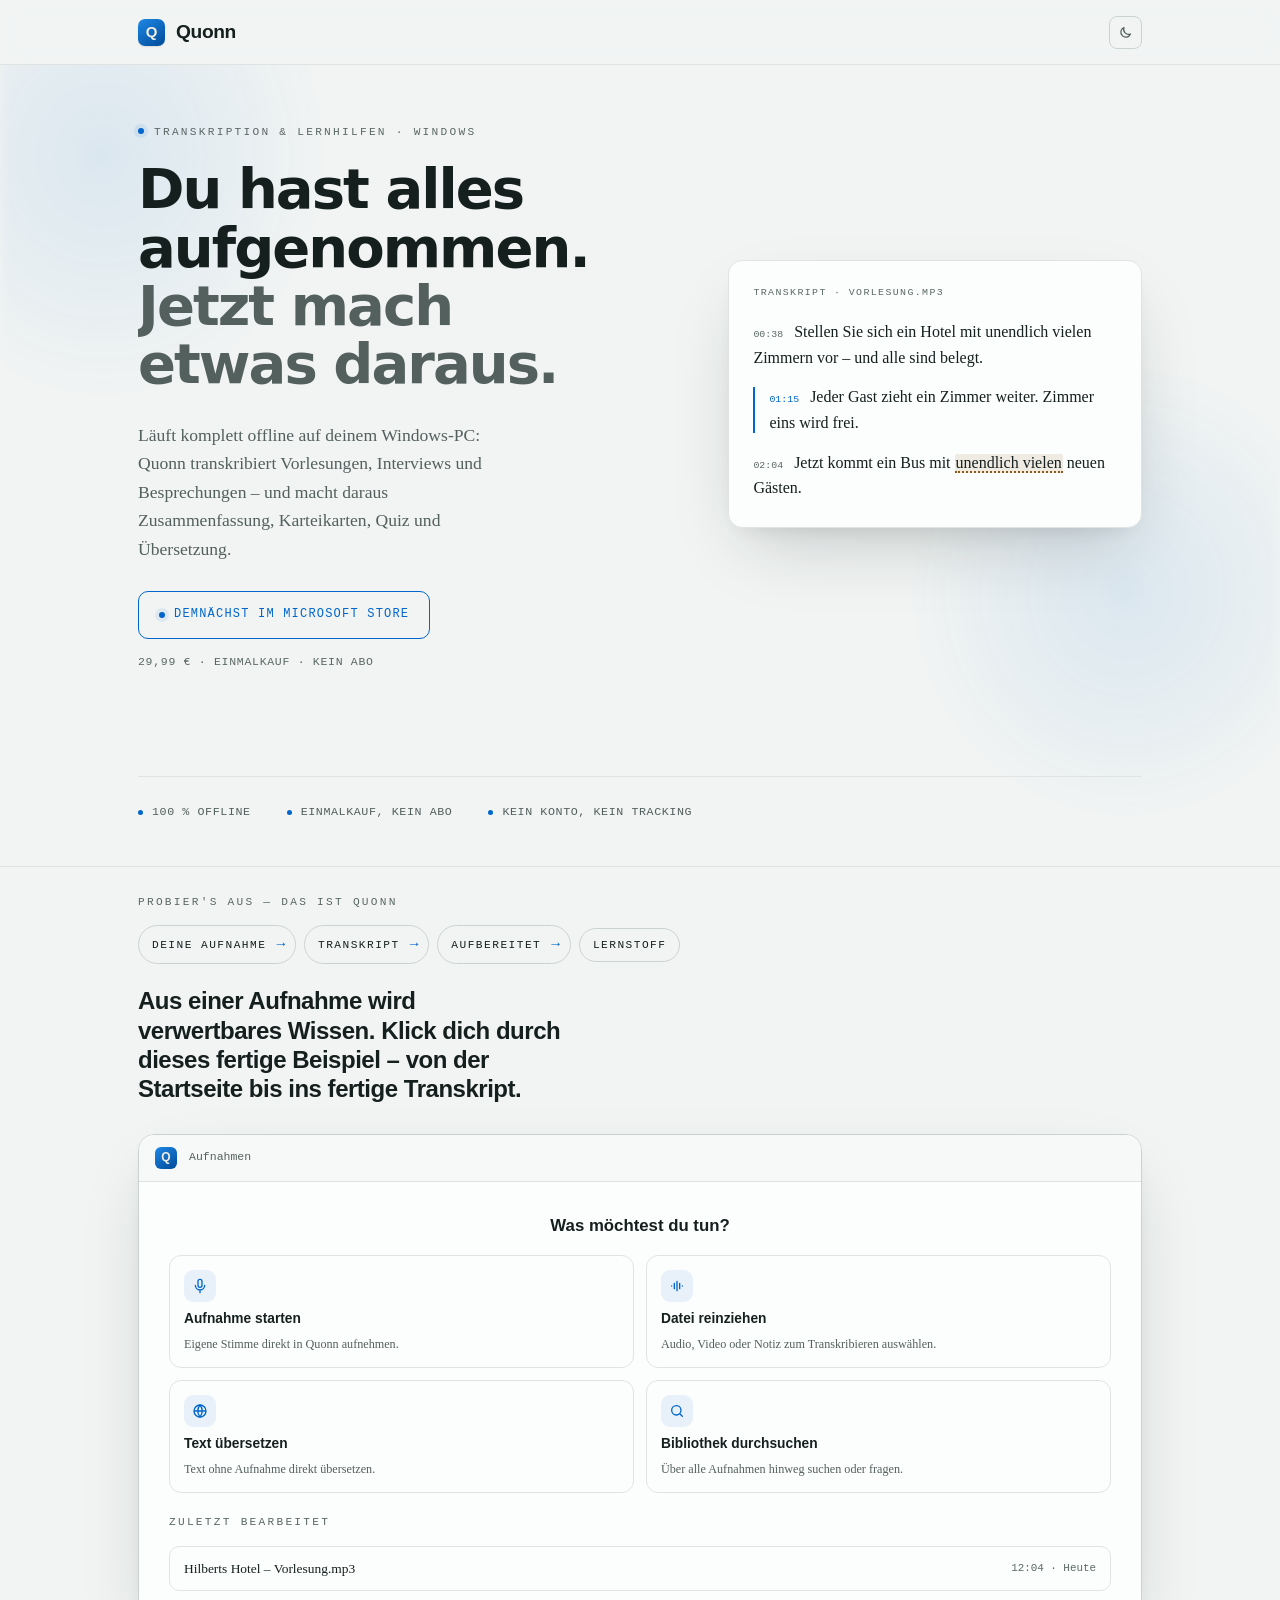
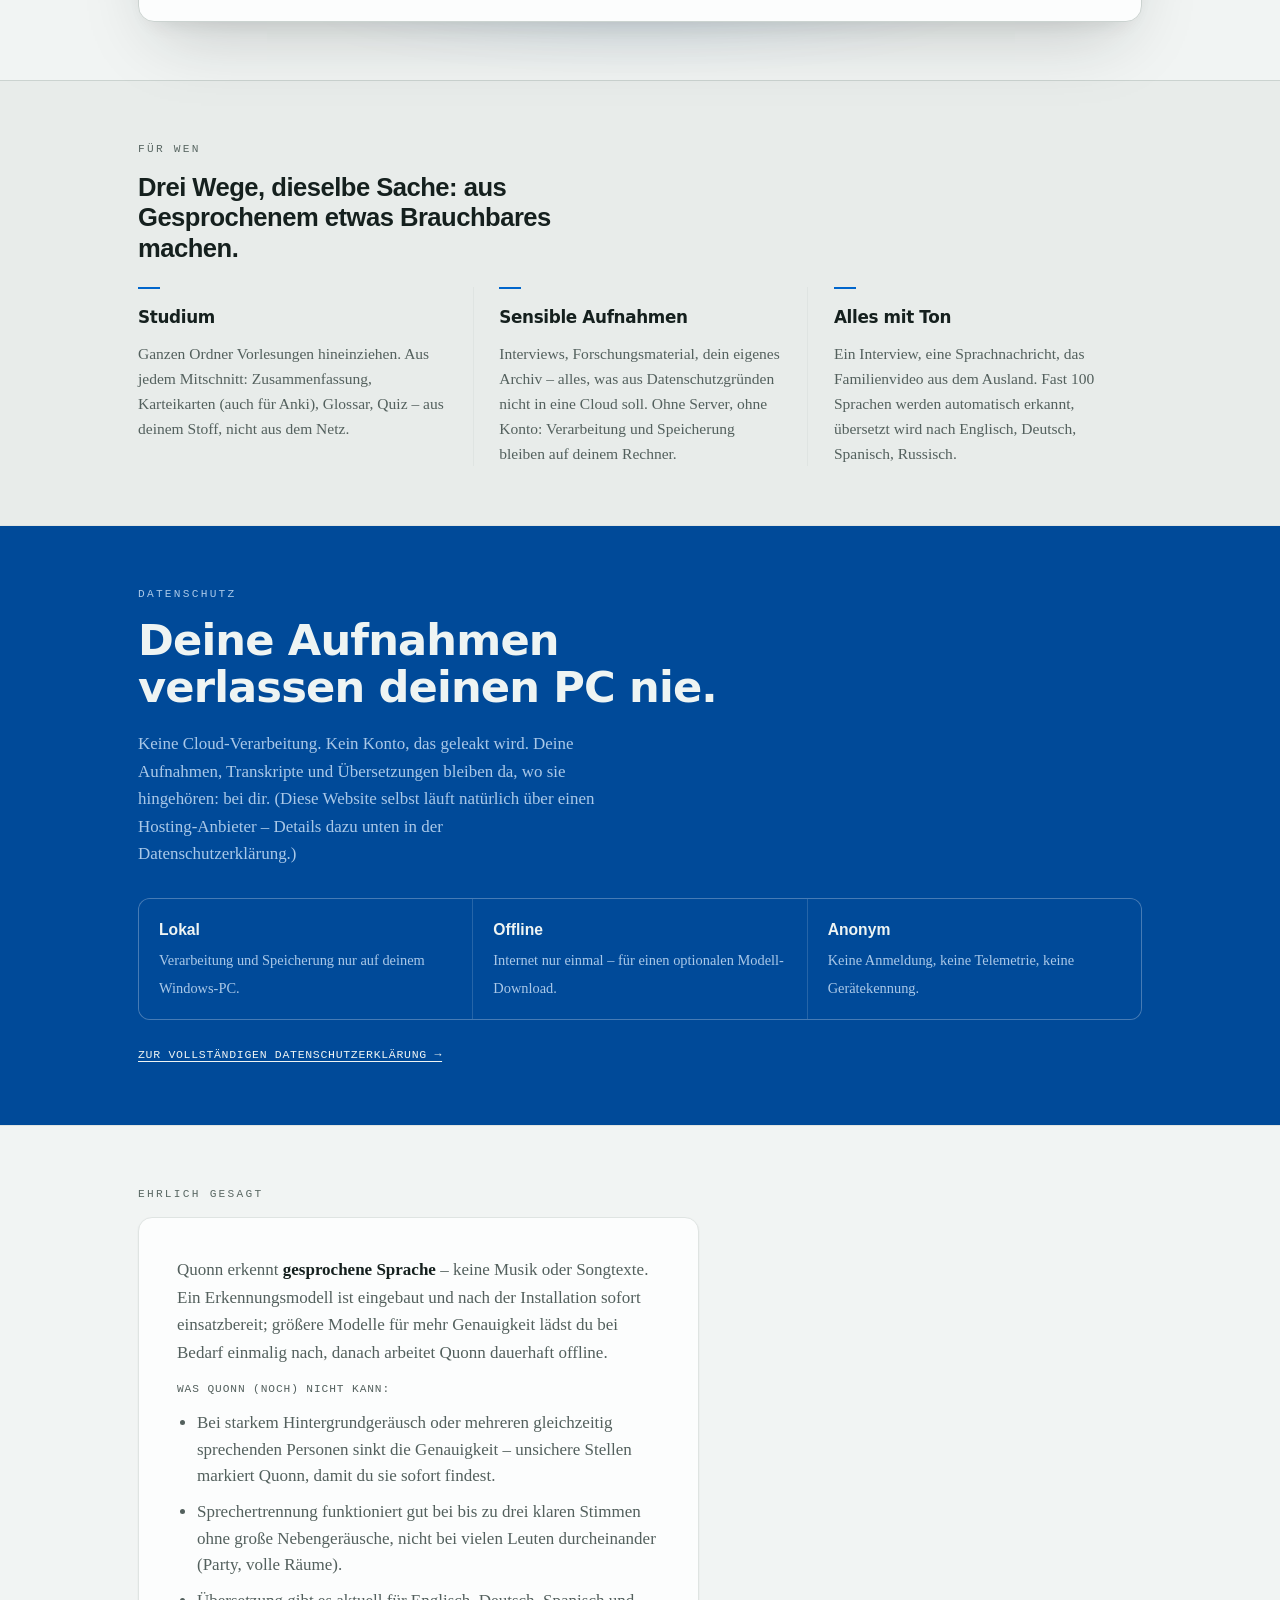
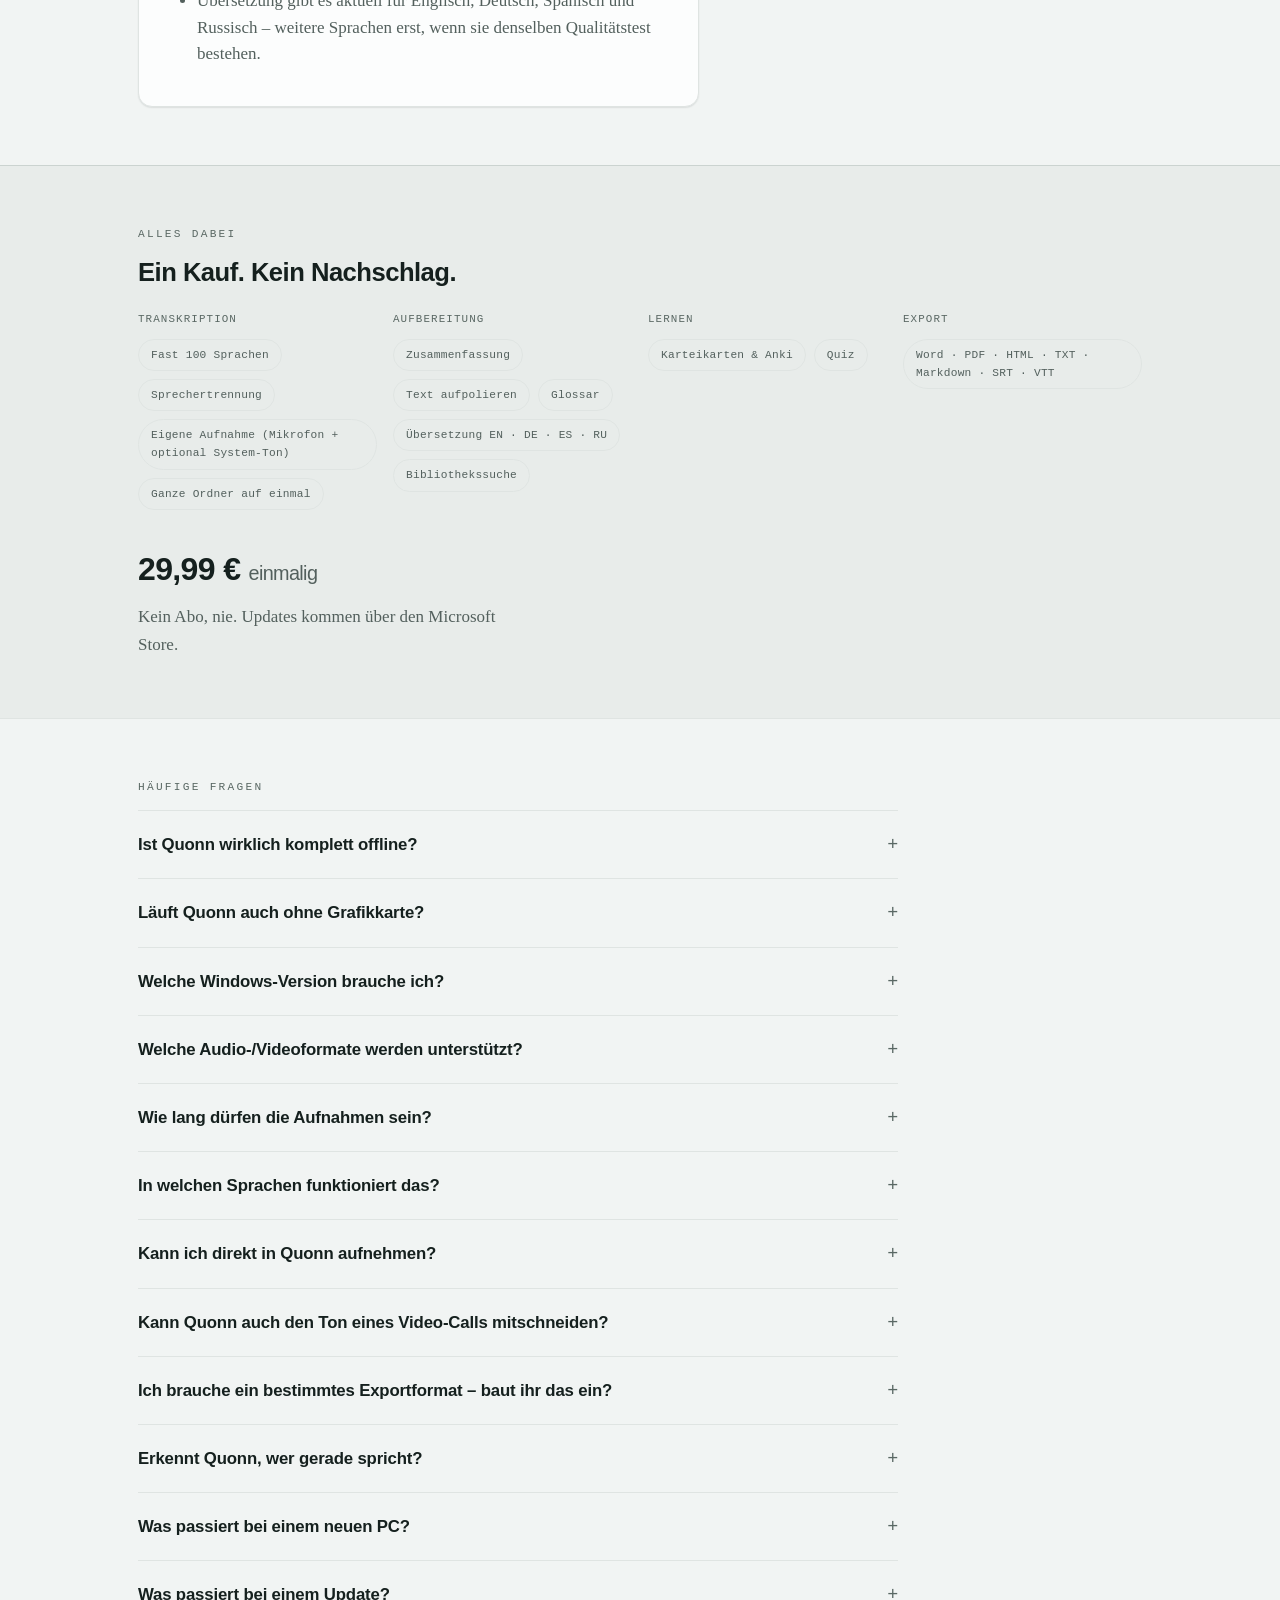
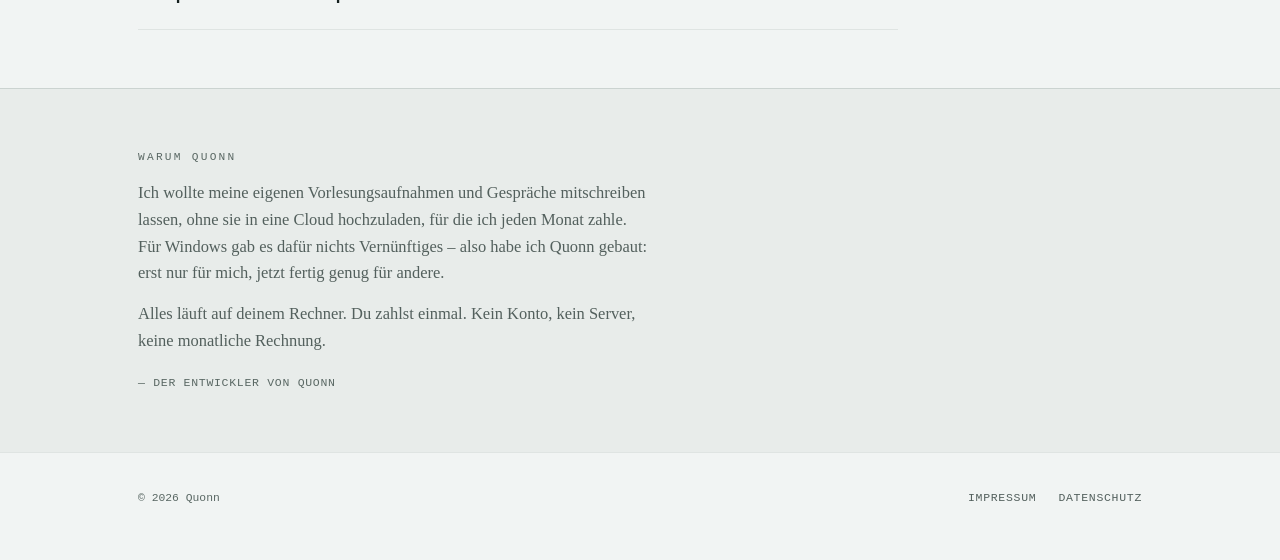
==== commit 453db6b9: "System-Ton im Marketing sichtbar machen, englisches Impressum ergaenzen - "Alles dabei": Zeile "Eige" ====
--- a/public/index.html
+++ b/public/index.html
@@ -814,7 +814,7 @@
             <div class="incl">
               <span>Fast 100 Sprachen</span>
               <span>Sprechertrennung</span>
-              <span>Eigene Aufnahme (Mikrofon)</span>
+              <span>Eigene Aufnahme (Mikrofon + optional System-Ton)</span>
               <span>Ganze Ordner auf einmal</span>
             </div>
           </div>
@@ -882,6 +882,10 @@
             <p>Ja. Über „Aufnahme starten" nimmst du direkt in Quonn per Mikrofon auf – etwa eine Notiz oder einen Gedanken. Die Aufnahme bleibt lokal und wird danach wie jede andere Datei behandelt. Natürlich kannst du auch weiterhin fertige Aufnahmen einfach ins Fenster ziehen.</p>
           </details>
           <details>
+            <summary>Kann Quonn auch den Ton eines Video-Calls mitschneiden?</summary>
+            <p>Ja, optional: Beim Starten einer eigenen Aufnahme kannst du zusätzlich den System-Ton deines PCs mitnehmen. Das nimmt auch die Stimmen anderer Personen auf, die über deine Lautsprecher zu hören sind – dafür brauchst du deren Einwilligung, das gesprochene Wort anderer ohne Zustimmung aufzunehmen ist in Deutschland strafbar (§201 StGB). Quonn zeigt vor jedem Einschalten einen entsprechenden Warnhinweis; die Verantwortung liegt wie bei jedem Aufnahme-Werkzeug bei dir.</p>
+          </details>
+          <details>
             <summary>Ich brauche ein bestimmtes Exportformat – baut ihr das ein?</summary>
             <p>Word, PDF, HTML, TXT, Markdown, SRT und VTT sind dabei – das deckt fast jeden Fall ab. Fehlt dir eins, schreib mir. Ich baue nicht jede Nischenfunktion ein, aber ein sinnvolles Format gern.</p>
           </details>
@@ -934,6 +938,24 @@
       <p>Mein Angebot enthält Links zu externen Websites Dritter, auf deren Inhalte ich keinen Einfluss habe. Für die Inhalte der verlinkten Seiten ist stets der jeweilige Anbieter oder Betreiber verantwortlich.</p>
       <h2>Urheberrecht</h2>
       <p>Die durch den Seitenbetreiber erstellten Inhalte und Werke auf diesen Seiten unterliegen dem deutschen Urheberrecht.</p>
+      <hr>
+      <h2>English</h2>
+      <p class="updated">Information pursuant to § 5 DDG (German Digital Services Act)</p>
+      <div class="box"><p>Saša Vuksan<br>c/o Online-Impressum #10905<br>Europaring 90<br>53757 Sankt Augustin<br>Germany</p></div>
+      <h3>Contact</h3>
+      <p>Email: <!--email_off--><a href="mailto:kontakt@quonn.app">kontakt@quonn.app</a><!--/email_off--></p>
+      <h3>VAT</h3>
+      <p>Under the German small business regulation (§ 19 (1) UStG), no VAT is charged or shown.</p>
+      <h3>Responsible for content pursuant to § 18(2) MStV (German Interstate Media Treaty)</h3>
+      <p>Saša Vuksan, address as above.</p>
+      <h3>Consumer dispute resolution</h3>
+      <p>I am not willing and not obliged to participate in dispute resolution proceedings before a consumer arbitration board.</p>
+      <h3>Liability for content</h3>
+      <p>As a service provider, I am responsible for my own content on these pages under general law. I am not obliged to monitor transmitted or stored third-party information or to investigate circumstances indicating unlawful activity.</p>
+      <h3>Liability for links</h3>
+      <p>My offering contains links to external websites of third parties over whose content I have no control. The respective provider or operator is always responsible for the content of the linked pages.</p>
+      <h3>Copyright</h3>
+      <p>The content and works created by the site operator on these pages are subject to German copyright law.</p>
     </div>
   </div>
 
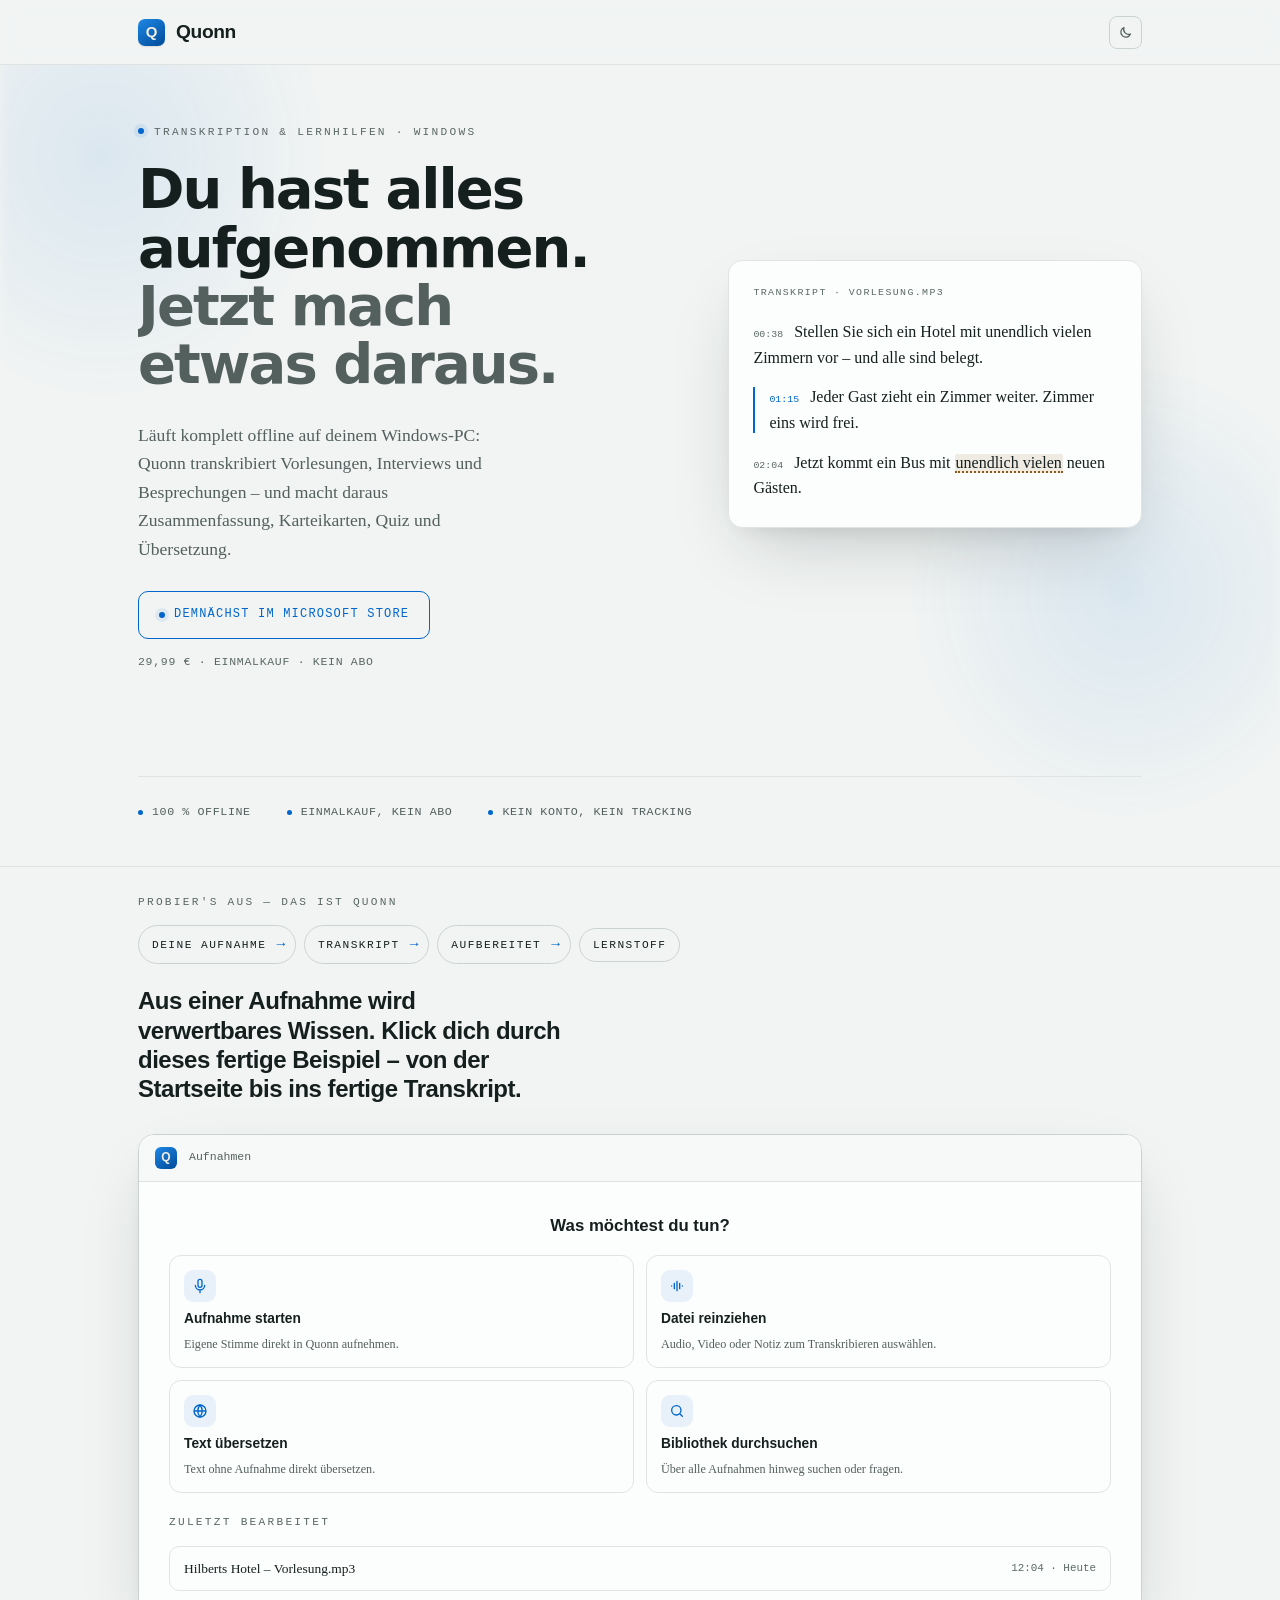
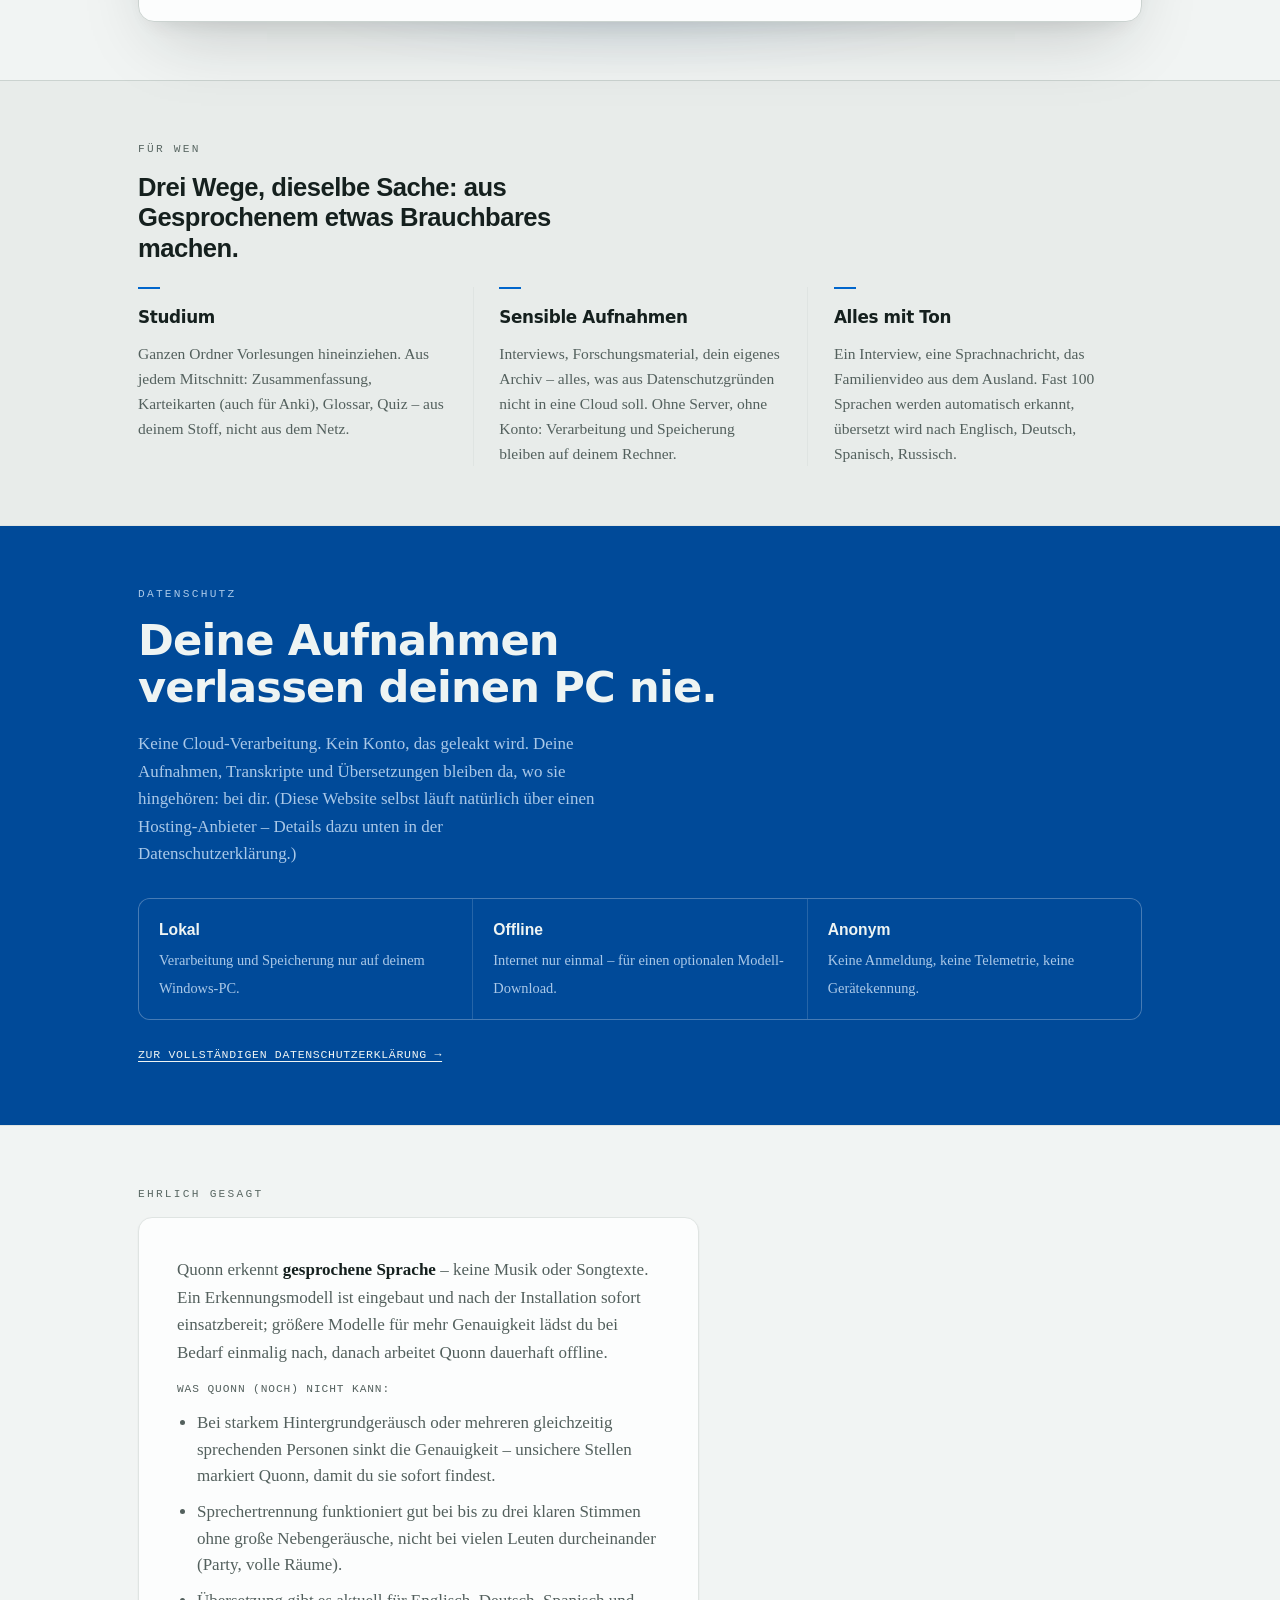
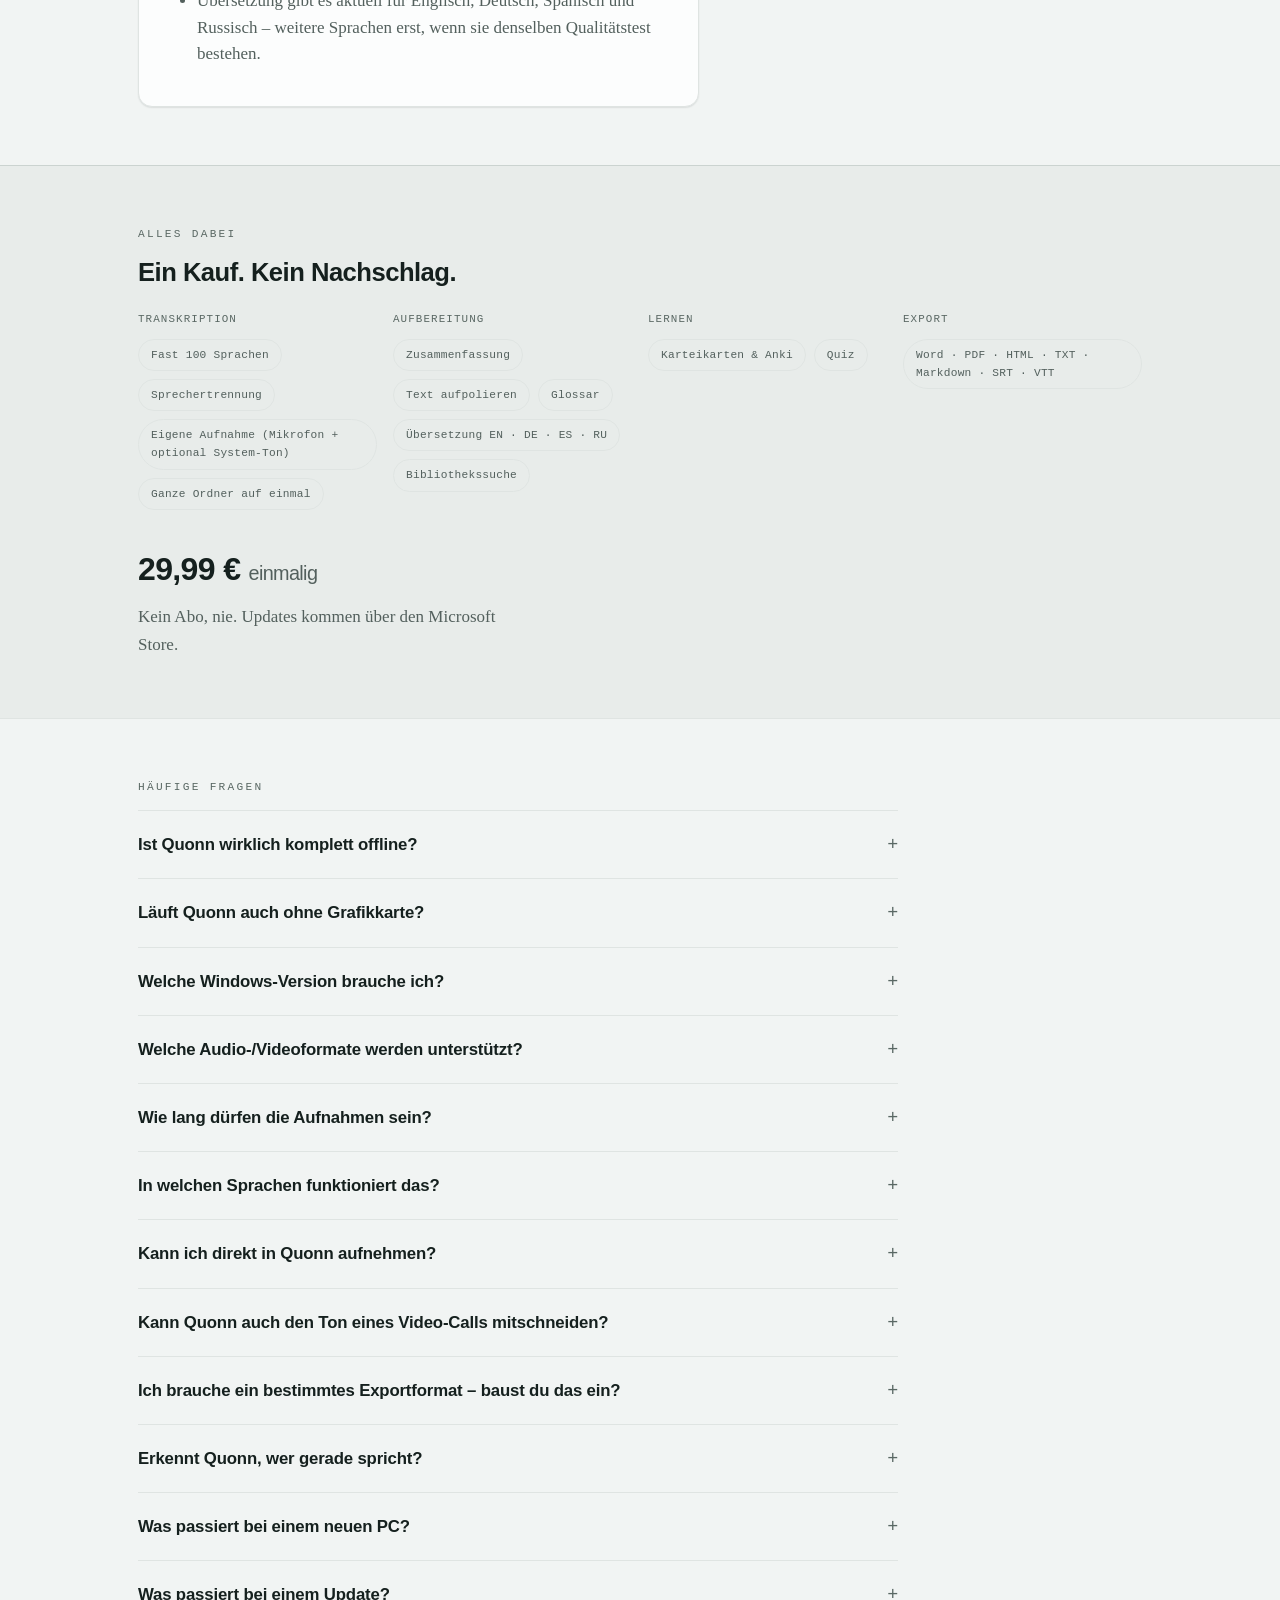
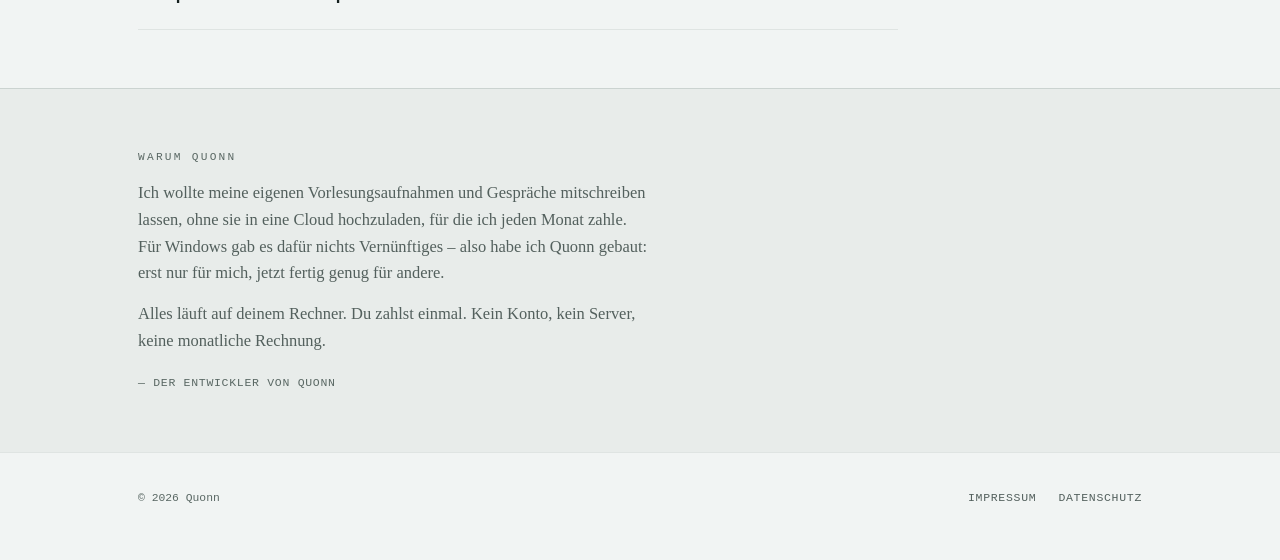
==== commit 0e119440: "Scroll-Reveal-Bug fixen, Anfuehrungszeichen, Ton-Bruch, Reihenfolge-Ankuendigung - Echter, selbst re" ====
--- a/public/index.html
+++ b/public/index.html
@@ -665,7 +665,7 @@
             <div class="view" id="panel-p" role="tabpanel" aria-labelledby="tab-p" data-view="p" hidden>
               <p class="stage-tag"><span class="stage-num">3</span>Aufpoliert</p>
               <div class="doc">
-                <span class="sen" style="cursor:default"><span class="stamp">00:38</span>Stellen Sie sich ein Hotel mit unendlich vielen Zimmern vor, und alle sind belegt. Kommt ein neuer Gast, sagt der Portier trotzdem: „Wir haben ein Zimmer für Sie."</span>
+                <span class="sen" style="cursor:default"><span class="stamp">00:38</span>Stellen Sie sich ein Hotel mit unendlich vielen Zimmern vor, und alle sind belegt. Kommt ein neuer Gast, sagt der Portier trotzdem: „Wir haben ein Zimmer für Sie.“</span>
                 <span class="sen" style="cursor:default"><span class="stamp">01:15</span>Der Trick ist einfach: Jeder Gast zieht ein Zimmer weiter. Der Gast aus Zimmer eins nach zwei, aus zwei nach drei und so fort. Zimmer eins wird frei.</span>
                 <span class="sen" style="cursor:default"><span class="stamp">02:04</span>Jetzt kommt ein Bus mit unendlich vielen neuen Gästen. Auch das gelingt: Jeder alte Gast verdoppelt seine Zimmernummer. Alle geraden Zimmer sind dann belegt, alle ungeraden werden frei.</span>
                 <span class="sen" style="cursor:default"><span class="stamp">02:51</span>Hilbert hat dieses Bild 1924 benutzt, um zu zeigen, wie wenig anschaulich das Unendliche ist. Es ist kein echtes Hotel, sondern ein Gedankenexperiment.</span>
@@ -706,7 +706,7 @@
                   <ul>
                     <li>Für einen einzelnen neuen Gast zieht jeder Gast ein Zimmer weiter; Zimmer 1 wird frei.</li>
                     <li>Für unendlich viele neue Gäste verdoppelt jeder Gast seine Zimmernummer; alle ungeraden Zimmer werden frei.</li>
-                    <li>Kernaussage: Bei einer unendlichen Menge bedeutet „alle Zimmer belegt" nicht „kein Platz mehr".</li>
+                    <li>Kernaussage: Bei einer unendlichen Menge bedeutet „alle Zimmer belegt“ nicht „kein Platz mehr“.</li>
                     <li>Es ist ein Gedankenexperiment, kein reales Hotel.</li>
                   </ul>
                 </div>
@@ -879,14 +879,14 @@
           </details>
           <details>
             <summary>Kann ich direkt in Quonn aufnehmen?</summary>
-            <p>Ja. Über „Aufnahme starten" nimmst du direkt in Quonn per Mikrofon auf – etwa eine Notiz oder einen Gedanken. Die Aufnahme bleibt lokal und wird danach wie jede andere Datei behandelt. Natürlich kannst du auch weiterhin fertige Aufnahmen einfach ins Fenster ziehen.</p>
+            <p>Ja. Über „Aufnahme starten“ nimmst du direkt in Quonn per Mikrofon auf – etwa eine Notiz oder einen Gedanken. Die Aufnahme bleibt lokal und wird danach wie jede andere Datei behandelt. Natürlich kannst du auch weiterhin fertige Aufnahmen einfach ins Fenster ziehen.</p>
           </details>
           <details>
             <summary>Kann Quonn auch den Ton eines Video-Calls mitschneiden?</summary>
             <p>Ja, optional: Beim Starten einer eigenen Aufnahme kannst du zusätzlich den System-Ton deines PCs mitnehmen. Das nimmt auch die Stimmen anderer Personen auf, die über deine Lautsprecher zu hören sind – dafür brauchst du deren Einwilligung, das gesprochene Wort anderer ohne Zustimmung aufzunehmen ist in Deutschland strafbar (§201 StGB). Quonn zeigt vor jedem Einschalten einen entsprechenden Warnhinweis; die Verantwortung liegt wie bei jedem Aufnahme-Werkzeug bei dir.</p>
           </details>
           <details>
-            <summary>Ich brauche ein bestimmtes Exportformat – baut ihr das ein?</summary>
+            <summary>Ich brauche ein bestimmtes Exportformat – baust du das ein?</summary>
             <p>Word, PDF, HTML, TXT, Markdown, SRT und VTT sind dabei – das deckt fast jeden Fall ab. Fehlt dir eins, schreib mir. Ich baue nicht jede Nischenfunktion ein, aber ein sinnvolles Format gern.</p>
           </details>
           <details>
@@ -966,7 +966,7 @@
       <h1>Datenschutzerklärung</h1>
       <p class="updated">Stand: 13. September 2026</p>
       <div class="box"><p><strong>Kurzfassung:</strong> Quonn verarbeitet alles lokal auf deinem Gerät. Es gibt keinen Server, kein Konto und kein Tracking.</p></div>
-      <p>Diese Erklärung deckt drei getrennte Bereiche ab: <strong>(A)</strong> die App Quonn auf deinem Rechner, <strong>(B)</strong> diese Website, und <strong>(C)</strong> optionale externe Downloads, die die App auf deinen ausdrücklichen Wunsch von Hugging Face anstößt (Abschnitt „Internetverbindungen" weiter unten).</p>
+      <p>Diese Erklärung deckt drei getrennte Bereiche ab, nicht zwingend in dieser Reihenfolge im Dokument: <strong>(A)</strong> die App Quonn auf deinem Rechner, <strong>(B)</strong> diese Website, und <strong>(C)</strong> optionale externe Downloads, die die App auf deinen ausdrücklichen Wunsch von Hugging Face anstößt (Abschnitt „Internetverbindungen“, Teil von (A)).</p>
       <h2>Verantwortlicher</h2>
       <p>Verantwortlich für die Datenverarbeitung im Zusammenhang mit dieser Website und der App Quonn ist der im Impressum genannte Anbieter:</p>
       <p>Saša Vuksan<br>c/o Online-Impressum #10905<br>Europaring 90<br>53757 Sankt Augustin<br>Deutschland<br>E-Mail: <!--email_off--><a href="mailto:kontakt@quonn.app">kontakt@quonn.app</a><!--/email_off--></p>
@@ -974,10 +974,10 @@
       <h3>Welche Daten verarbeitet Quonn?</h3>
       <ul>
         <li>Deine Audio- und Videodateien sowie die daraus erzeugten Transkripte, Übersetzungen und Lernhilfen werden ausschließlich auf deinem Computer verarbeitet und gespeichert (im lokalen App-Datenordner deines Windows-Benutzerkontos). Sie werden zu keinem Zeitpunkt an mich oder Dritte übertragen.</li>
-        <li>Quonn sammelt keine Nutzungsdaten, Telemetrie, Absturzberichte oder Gerätekennungen und sendet nichts „nach Hause".</li>
+        <li>Quonn sammelt keine Nutzungsdaten, Telemetrie, Absturzberichte oder Gerätekennungen und sendet nichts „nach Hause“.</li>
         <li>Es gibt kein Benutzerkonto und keine Anmeldung.</li>
         <li><strong>Mikrofon (optional):</strong> In der Bibliothekssuche kannst du eine Frage statt zu tippen kurz einsprechen. Quonn greift nur nach einem bewussten Klick auf den Mikrofon-Knopf zu (maximal 20 Sekunden je Aufnahme), wandelt sie lokal in Text um und löscht die Tonaufnahme sofort danach wieder – sie wird nie gespeichert oder übertragen.</li>
-        <li><strong>Eigene Aufnahme (optional):</strong> Über „Aufnahme starten" kannst du direkt in Quonn eine Tonaufnahme über dein Mikrofon anfertigen. Die Aufnahme wird ausschließlich lokal auf deinem Rechner gespeichert und wie jede andere hinzugefügte Datei behandelt. Das Mikrofon nimmt alles auf, was im Raum hörbar ist – nicht nur deine eigene Stimme. Wenn dabei andere Personen zu hören sind, bist <strong>du</strong> dafür verantwortlich, vorher deren Zustimmung einzuholen. Quonn ist ein allgemeines Aufnahme-Werkzeug wie ein Diktiergerät – für die rechtmäßige Nutzung ist ausschließlich der Nutzer verantwortlich.</li>
+        <li><strong>Eigene Aufnahme (optional):</strong> Über „Aufnahme starten“ kannst du direkt in Quonn eine Tonaufnahme über dein Mikrofon anfertigen. Die Aufnahme wird ausschließlich lokal auf deinem Rechner gespeichert und wie jede andere hinzugefügte Datei behandelt. Das Mikrofon nimmt alles auf, was im Raum hörbar ist – nicht nur deine eigene Stimme. Wenn dabei andere Personen zu hören sind, bist <strong>du</strong> dafür verantwortlich, vorher deren Zustimmung einzuholen. Quonn ist ein allgemeines Aufnahme-Werkzeug wie ein Diktiergerät – für die rechtmäßige Nutzung ist ausschließlich der Nutzer verantwortlich.</li>
         <li><strong>System-Ton (optional):</strong> Beim Starten einer eigenen Aufnahme kannst du zusätzlich den System-Ton mit aufnehmen (z. B. einen Video-Call). Das nimmt auch Stimmen anderer Personen auf, die über deine Lautsprecher zu hören sind. Das gesprochene Wort einer anderen Person ohne deren Einwilligung aufzunehmen ist in Deutschland eine Straftat (§201 StGB) und kann zusätzlich die DSGVO betreffen. Quonn zeigt vor jedem Einschalten dieser Funktion einen entsprechenden Warnhinweis – <strong>du</strong> bist dafür verantwortlich, vorher die Zustimmung aller Beteiligten einzuholen; Quonn kann das technisch nicht automatisch tun, da es kein Teilnehmer des jeweiligen Gesprächs ist. Auch diese Aufnahme bleibt ausschließlich lokal auf deinem Rechner.</li>
       </ul>
       <h3>(C) Internetverbindungen</h3>
@@ -985,10 +985,10 @@
       <h3>Speicherung und Löschung</h3>
       <p>Alle Daten liegen lokal. Du kannst einzelne Aufnahmen jederzeit in der App löschen oder die App vollständig deinstallieren; damit werden die zugehörigen Daten entfernt.</p>
       <h2>(B) Diese Website</h2>
-      <p>Diese Website wird bei Cloudflare Pages gehostet (Anbieter: Cloudflare, Inc., 101 Townsend Street, San Francisco, CA 94107, USA). Beim Aufruf der Seite erstellt der Anbieter technisch notwendige Server-Protokolle (u. a. IP-Adresse, Zeitpunkt des Zugriffs, aufgerufene Seite), um die Auslieferung und Sicherheit der Seite zu gewährleisten. Rechtsgrundlage ist Art. 6 Abs. 1 lit. f DSGVO. Mit Cloudflare besteht ein Auftragsverarbeitungsvertrag; die Übermittlung in die USA ist durch die Standardvertragsklauseln der EU-Kommission abgesichert. Cloudflare selbst veröffentlicht keine feste Aufbewahrungsfrist für diese Protokolldaten, sondern speichert sie laut eigener Datenschutzerklärung „für einen begrenzten Zeitraum", passend zum jeweiligen Verarbeitungszweck (Details: <a href="https://www.cloudflare.com/privacypolicy/">cloudflare.com/privacypolicy</a>).</p>
+      <p>Diese Website wird bei Cloudflare Pages gehostet (Anbieter: Cloudflare, Inc., 101 Townsend Street, San Francisco, CA 94107, USA). Beim Aufruf der Seite erstellt der Anbieter technisch notwendige Server-Protokolle (u. a. IP-Adresse, Zeitpunkt des Zugriffs, aufgerufene Seite), um die Auslieferung und Sicherheit der Seite zu gewährleisten. Rechtsgrundlage ist Art. 6 Abs. 1 lit. f DSGVO. Mit Cloudflare besteht ein Auftragsverarbeitungsvertrag; die Übermittlung in die USA ist durch die Standardvertragsklauseln der EU-Kommission abgesichert. Cloudflare selbst veröffentlicht keine feste Aufbewahrungsfrist für diese Protokolldaten, sondern speichert sie laut eigener Datenschutzerklärung „für einen begrenzten Zeitraum“, passend zum jeweiligen Verarbeitungszweck (Details: <a href="https://www.cloudflare.com/privacypolicy/">cloudflare.com/privacypolicy</a>).</p>
       <p>Diese Website setzt keine Cookies und bindet keine Analyse- oder Tracking-Dienste ein. Alle Schriften werden lokal vom Server dieser Website geladen; es findet keine Verbindung zu Google Fonts oder anderen externen Anbietern statt.</p>
       <p>Wenn du zwischen heller und dunkler Ansicht wechselst, wird diese Auswahl lokal in deinem Browser gespeichert (localStorage). Diese Angabe verlässt deinen Browser nicht und wird nicht an einen Server übertragen.</p>
-      <p>Die Verbindung zu dieser Website ist per SSL/TLS verschlüsselt (erkennbar am „https://" in der Adresszeile).</p>
+      <p>Die Verbindung zu dieser Website ist per SSL/TLS verschlüsselt (erkennbar am „https://“ in der Adresszeile).</p>
       <h3>Deine Rechte</h3>
       <p>Dir stehen die Rechte auf Auskunft, Berichtigung, Löschung, Einschränkung der Verarbeitung, Datenübertragbarkeit und Widerspruch zu. Du hast außerdem das Recht, dich bei einer Datenschutz-Aufsichtsbehörde zu beschweren.</p>
       <h3>Kontakt</h3>
@@ -996,7 +996,7 @@
       <hr>
       <h2>English</h2>
       <div class="box"><p><strong>Summary:</strong> Quonn processes everything locally on your device. There is no server, no account and no tracking.</p></div>
-      <p>This notice covers three separate areas: <strong>(A)</strong> the Quonn app on your computer, <strong>(B)</strong> this website, and <strong>(C)</strong> optional external downloads the app triggers at your explicit request from Hugging Face (see "Internet connections" below).</p>
+      <p>This notice covers three separate areas, not necessarily in this order within the document: <strong>(A)</strong> the Quonn app on your computer, <strong>(B)</strong> this website, and <strong>(C)</strong> optional external downloads the app triggers at your explicit request from Hugging Face (see "Internet connections", part of (A)).</p>
       <h3>Controller</h3>
       <p>Responsible for the data processing in connection with this website and the Quonn app is the provider named in the imprint (Impressum):</p>
       <p>Saša Vuksan<br>c/o Online-Impressum #10905<br>Europaring 90<br>53757 Sankt Augustin<br>Germany<br>Email: <!--email_off--><a href="mailto:kontakt@quonn.app">kontakt@quonn.app</a><!--/email_off--></p>
@@ -1252,7 +1252,24 @@
     if (!reduce && "IntersectionObserver" in window) {
       var io = new IntersectionObserver(function (entries) {
         entries.forEach(function (e) {
-          if (e.isIntersecting) { e.target.classList.add("in"); io.unobserve(e.target); }
+          if (e.isIntersecting) {
+            e.target.classList.add("in");
+            io.unobserve(e.target);
+            /* Sicherheitsnetz: bei sehr schnellem Scrollen kann die CSS-
+               Transition im Browser dauerhaft im Zustand "running" haengen
+               bleiben (beobachtet + reproduziert, per getAnimations()
+               bestaetigt) - eine haengende Transition steht in der Kaskade
+               sogar UEBER Inline-Styles, ein blosses style.opacity reicht
+               also nicht. Erst die haengende Animation abbrechen, dann den
+               Endzustand erzwingen. */
+            var target = e.target;
+            setTimeout(function () {
+              if (target.getAnimations) { target.getAnimations().forEach(function (a) { a.cancel(); }); }
+              target.style.transition = "none";
+              target.style.opacity = "1";
+              target.style.transform = "none";
+            }, 900);
+          }
         });
       }, { rootMargin: "0px 0px -6% 0px", threshold: 0.06 });
       rvTargets.forEach(function (el) { el.classList.add("rv"); io.observe(el); });
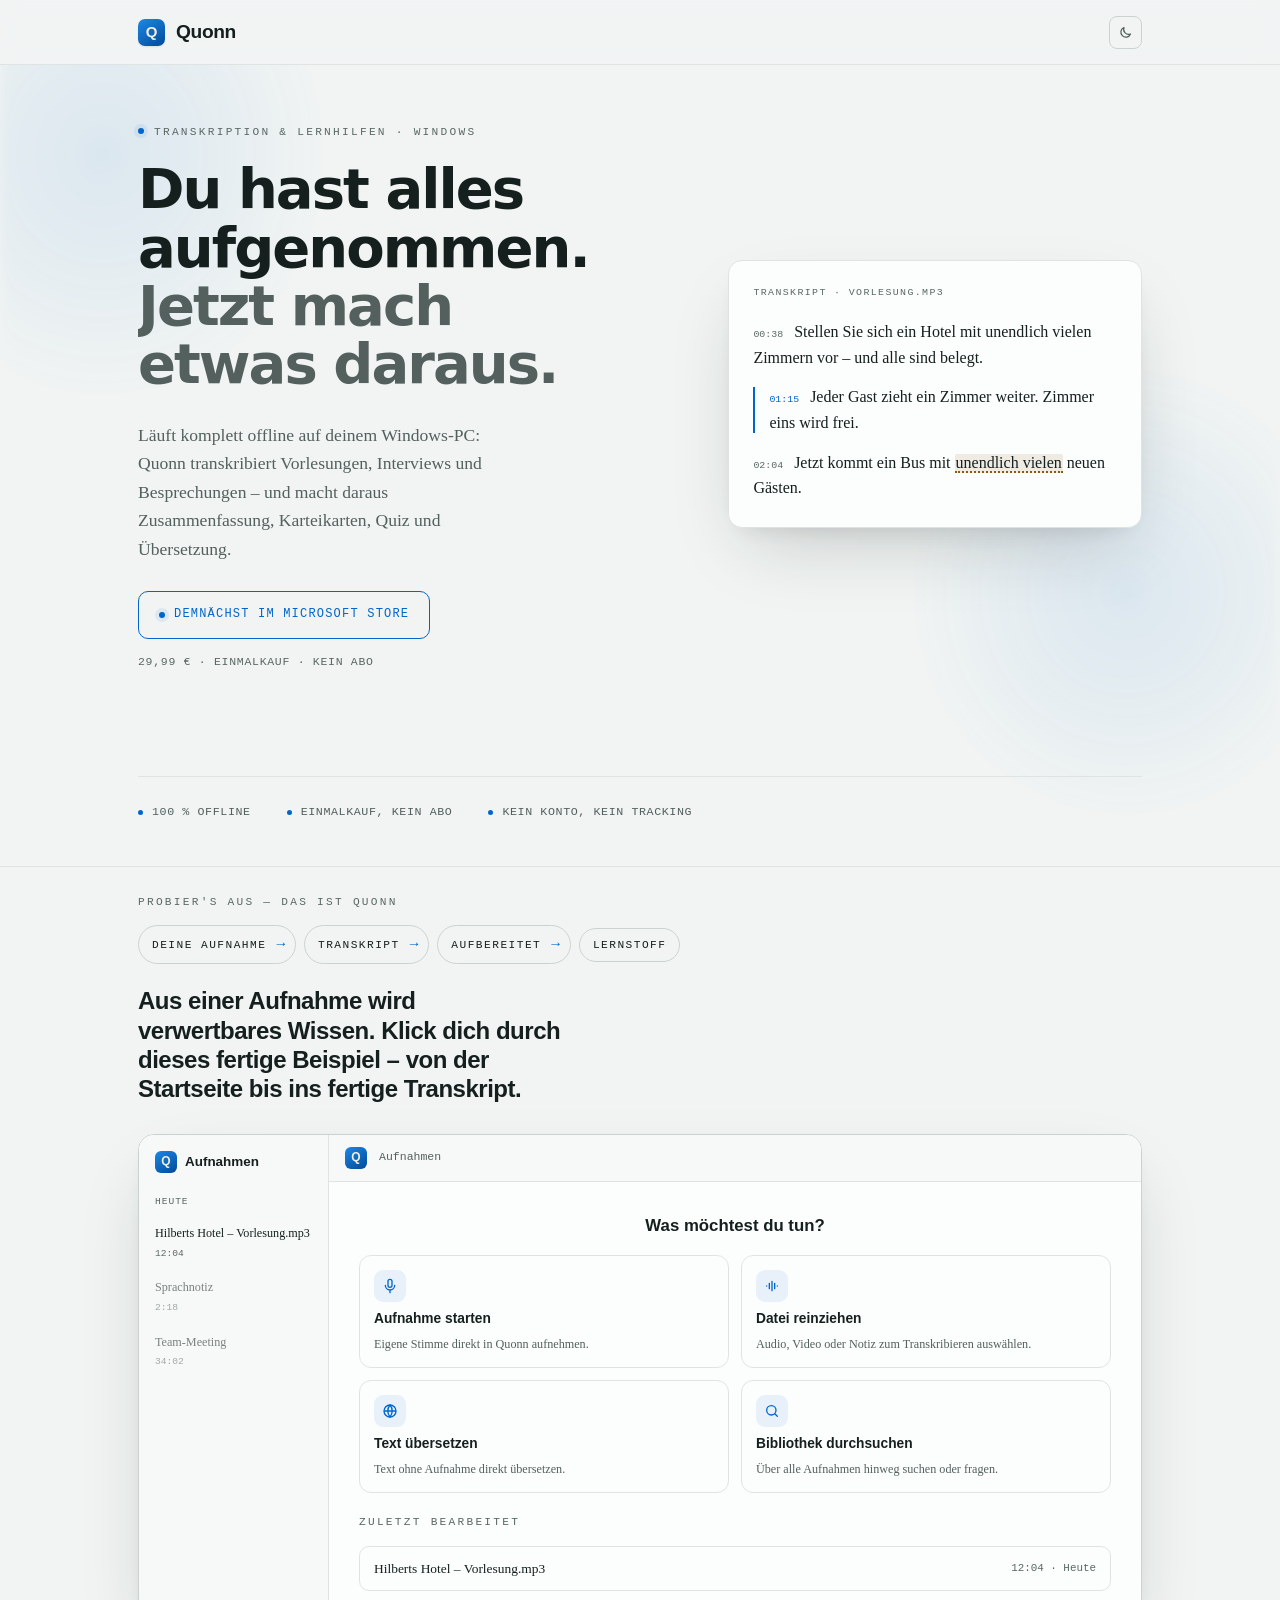
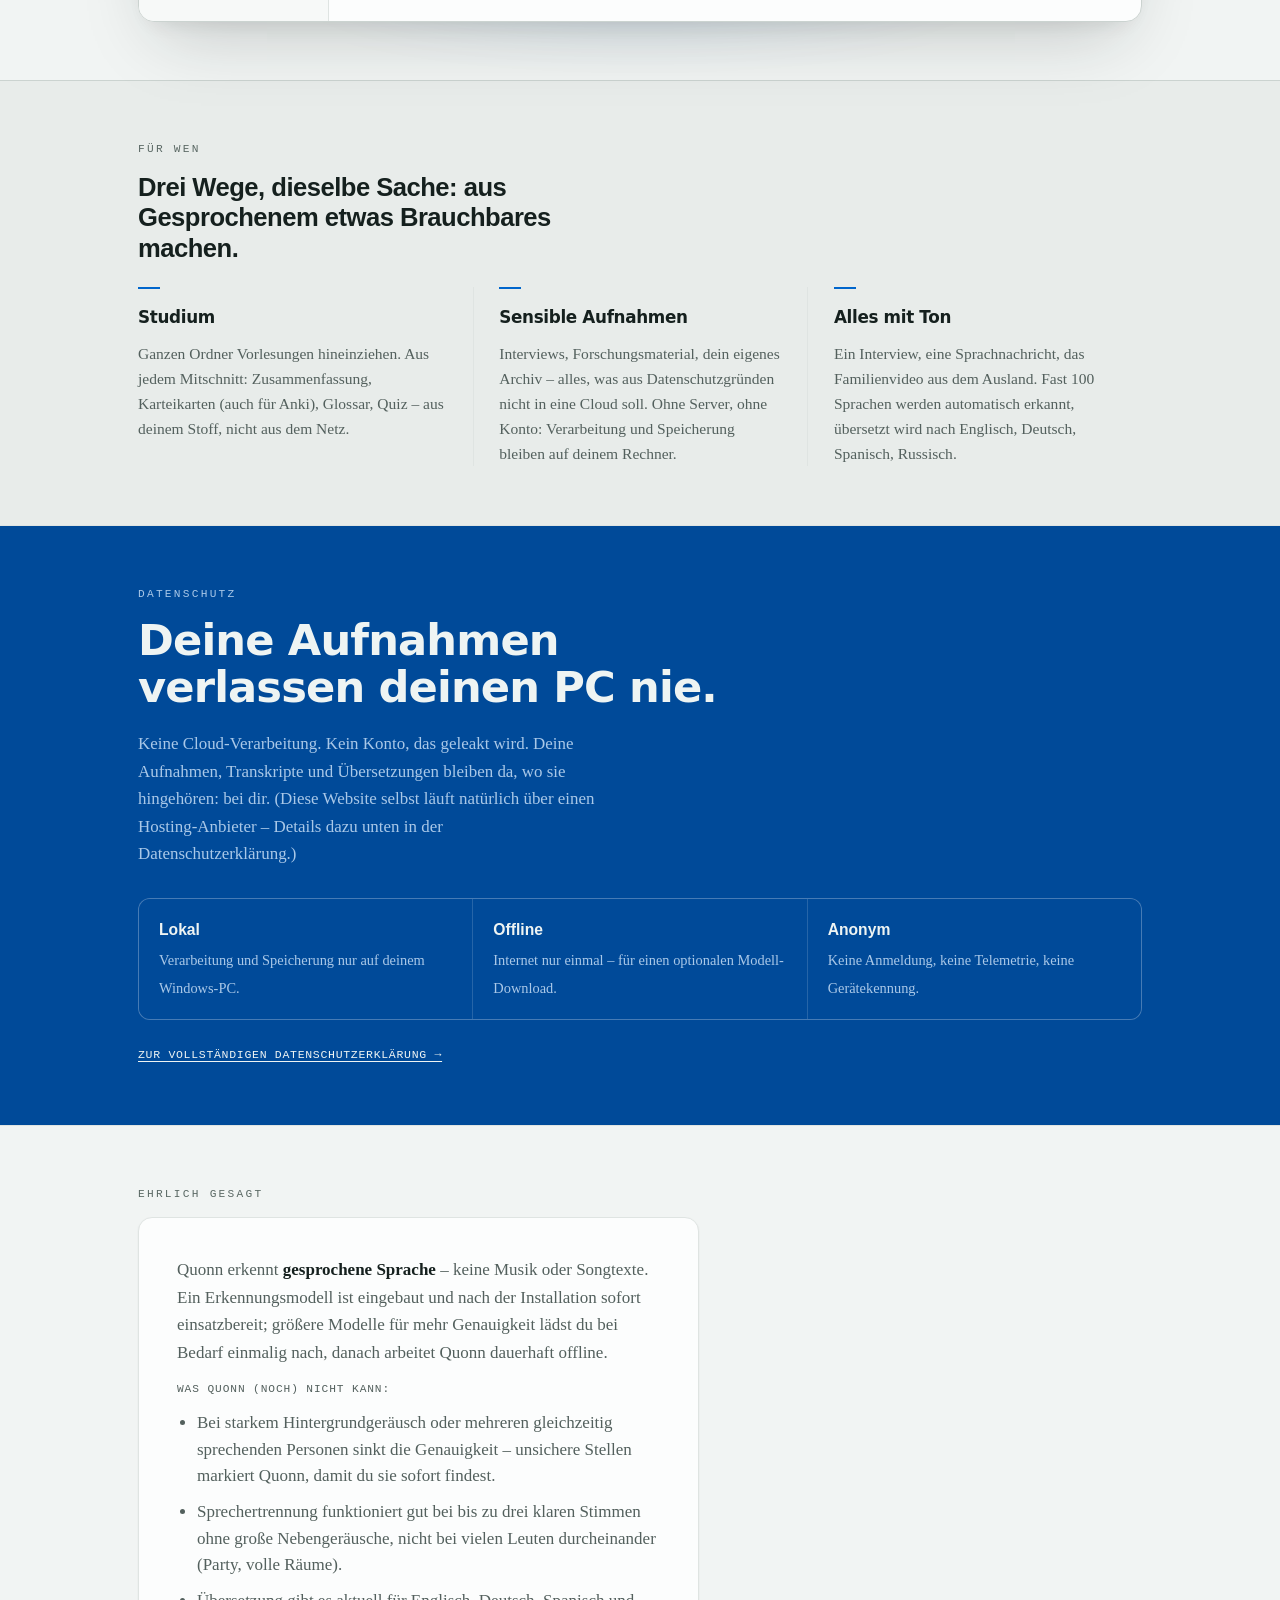
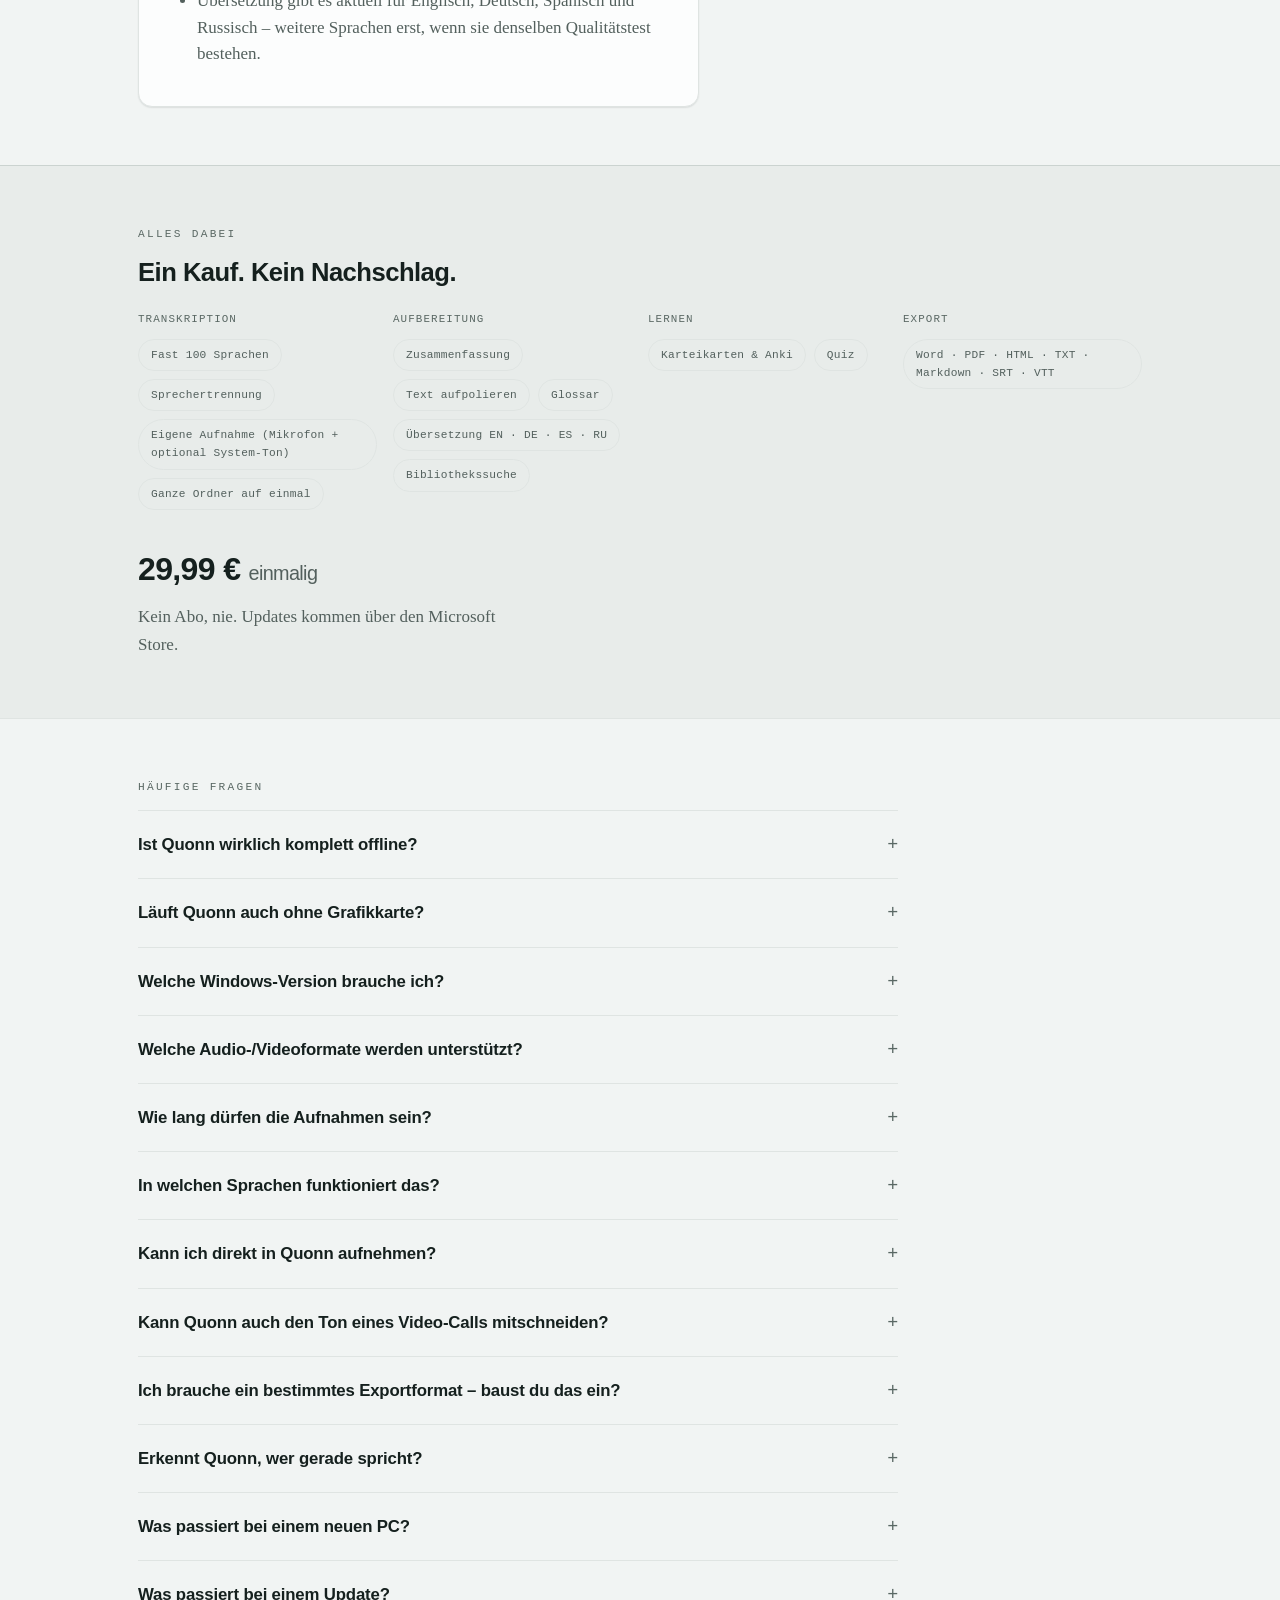
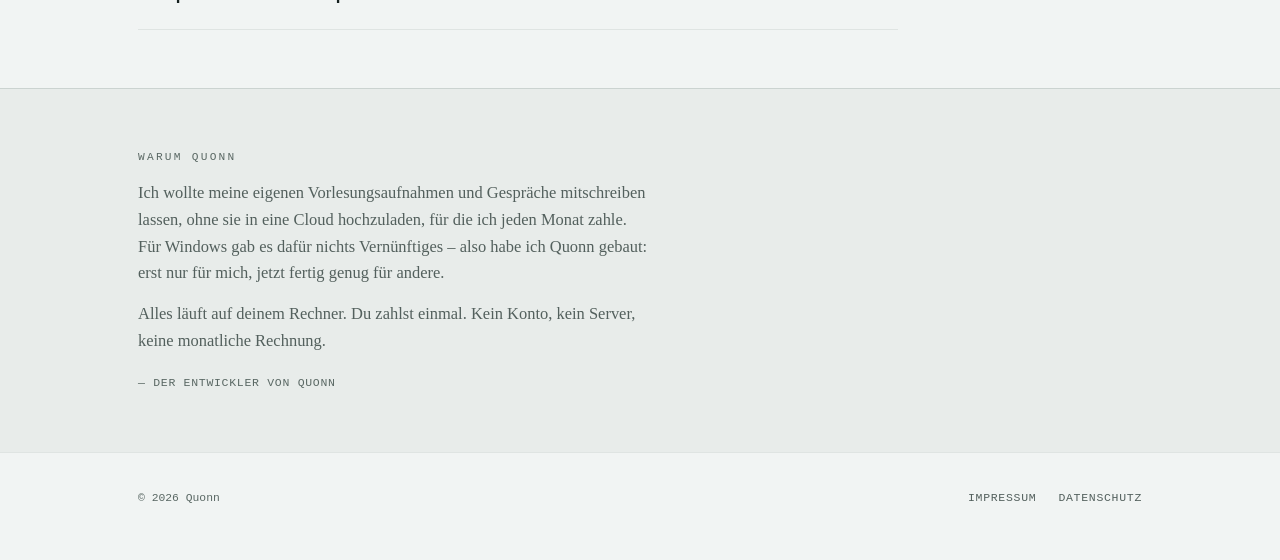
==== commit 30a2066f: "Update index.html" ====
--- a/public/index.html
+++ b/public/index.html
@@ -239,6 +239,32 @@
   .app-time { font-family:"IBM Plex Mono",monospace; font-size:0.68rem; color:var(--ink-faint);
     font-variant-numeric:tabular-nums; white-space:nowrap; }
 
+  /* Seitenleiste in der Demo (2026-09-13) – zeigt neben Startseite/Editor
+     zusaetzlich die Aufnahmen-Liste, damit die Demo wie das echte Fenster
+     wirkt statt wie ein isoliertes, kleines Ausschnitts-Fenster. */
+  .demo-win { display:flex; align-items:stretch; }
+  .demo-side { flex:none; width:190px; background:var(--panel); border-right:1px solid var(--line);
+    padding:14px 8px; display:flex; flex-direction:column; gap:1px; }
+  .ds-head { display:flex; align-items:center; gap:8px; padding:2px 8px 16px; }
+  .ds-t { font-family:"Bricolage Grotesque",sans-serif; font-weight:700; font-size:0.84rem; color:var(--ink); }
+  .ds-group { font-family:"IBM Plex Mono",monospace; font-size:0.6rem; letter-spacing:0.1em;
+    text-transform:uppercase; color:var(--ink-faint); padding:4px 8px 6px; }
+  .ds-row { display:flex; flex-direction:column; gap:2px; padding:8px 8px; border-radius:8px;
+    text-align:left; border:none; background:none; font:inherit; color:inherit; cursor:pointer; }
+  .ds-row:not(.ds-inert):hover { background:var(--surface); }
+  .ds-name { font-size:0.76rem; font-weight:500; color:var(--ink); white-space:nowrap;
+    overflow:hidden; text-overflow:ellipsis; }
+  .ds-meta { font-family:"IBM Plex Mono",monospace; font-size:0.6rem; color:var(--ink-faint); }
+  .ds-row.ds-active { background:var(--surface); box-shadow:inset 2px 0 0 var(--accent); }
+  .ds-row.ds-active .ds-name { color:var(--accent); }
+  .ds-row.ds-inert { cursor:default; }
+  .ds-row.ds-inert .ds-name, .ds-row.ds-inert .ds-meta { opacity:.55; }
+  .demo-main { flex:1; min-width:0; }
+  @media (max-width:640px) {
+    .demo-win { display:block; }
+    .demo-side { display:none; }
+  }
+
   .app-tabs { display:flex; gap:2px; padding:0 12px; background:var(--panel); border-bottom:1px solid var(--line); overflow-x:auto; }
   .app-tabs button { font-family:"IBM Plex Mono",monospace; font-size:0.72rem; letter-spacing:0.05em;
     text-transform:uppercase; border:none; background:none; color:var(--ink-faint); padding:12px 14px;
@@ -592,6 +618,24 @@
         <p class="demo-lead">Aus einer Aufnahme wird verwertbares Wissen. Klick dich durch dieses fertige Beispiel – von der Startseite bis ins fertige Transkript.</p>
         <div class="app-shell">
         <div class="app" id="appHome">
+        <div class="demo-win">
+          <aside class="demo-side">
+            <div class="ds-head"><span class="app-glyph">Q</span><span class="ds-t">Aufnahmen</span></div>
+            <div class="ds-group">Heute</div>
+            <button type="button" class="ds-row" data-open-editor>
+              <span class="ds-name">Hilberts Hotel – Vorlesung.mp3</span>
+              <span class="ds-meta">12:04</span>
+            </button>
+            <div class="ds-row ds-inert">
+              <span class="ds-name">Sprachnotiz</span>
+              <span class="ds-meta">2:18</span>
+            </div>
+            <div class="ds-row ds-inert">
+              <span class="ds-name">Team-Meeting</span>
+              <span class="ds-meta">34:02</span>
+            </div>
+          </aside>
+          <div class="demo-main">
           <div class="app-bar">
             <span class="app-glyph">Q</span>
             <span class="app-file">Aufnahmen</span>
@@ -627,8 +671,28 @@
               <span class="hr-meta">12:04 · Heute</span>
             </button>
           </div>
+          </div>
+        </div>
         </div>
         <div class="app" id="app" hidden>
+        <div class="demo-win">
+          <aside class="demo-side">
+            <div class="ds-head"><span class="app-glyph">Q</span><span class="ds-t">Aufnahmen</span></div>
+            <div class="ds-group">Heute</div>
+            <div class="ds-row ds-active">
+              <span class="ds-name">Hilberts Hotel – Vorlesung.mp3</span>
+              <span class="ds-meta">12:04</span>
+            </div>
+            <div class="ds-row ds-inert">
+              <span class="ds-name">Sprachnotiz</span>
+              <span class="ds-meta">2:18</span>
+            </div>
+            <div class="ds-row ds-inert">
+              <span class="ds-name">Team-Meeting</span>
+              <span class="ds-meta">34:02</span>
+            </div>
+          </aside>
+          <div class="demo-main">
           <div class="app-bar">
             <span class="app-glyph">Q</span>
             <span class="app-file">Hilberts Hotel – Vorlesung.mp3</span>
@@ -749,6 +813,8 @@
               </div>
             </div>
           </div>
+          </div>
+        </div>
         </div>
         </div>
       </div>
@@ -859,7 +925,7 @@
           </details>
           <details>
             <summary>Läuft Quonn auch ohne Grafikkarte?</summary>
-            <p>Ja. Eine Grafikkarte macht die Transkription schneller, nötig ist sie nicht. Auch ein älterer Laptop schafft es – es dauert dann länger, läuft aber im Hintergrund weiter.</p>
+            <p>Ja. Mit dem eingebauten Standard-Modell sehr schnell – eine Stunde Aufnahme ist in wenigen Minuten fertig, auch ganz ohne Grafikkarte. Für die beste Erkennungsgenauigkeit empfehlen wir eine Grafikkarte, dann läuft auch die nochmal deutlich schneller. Ohne Grafikkarte dauert die beste Erkennung länger als die Aufnahme selbst – läuft aber vollständig im Hintergrund weiter, während du etwas anderes machst.</p>
           </details>
           <details>
             <summary>Welche Windows-Version brauche ich?</summary>
@@ -1092,7 +1158,7 @@
         app.scrollIntoView({ behavior: reduce ? "auto" : "smooth", block: "start" });
       }
     }
-    document.querySelectorAll(".home-tile, .home-row").forEach(function (el) {
+    document.querySelectorAll(".home-tile, .home-row, [data-open-editor]").forEach(function (el) {
       el.addEventListener("click", openDemoEditor);
     });
     var MAXT = 200;
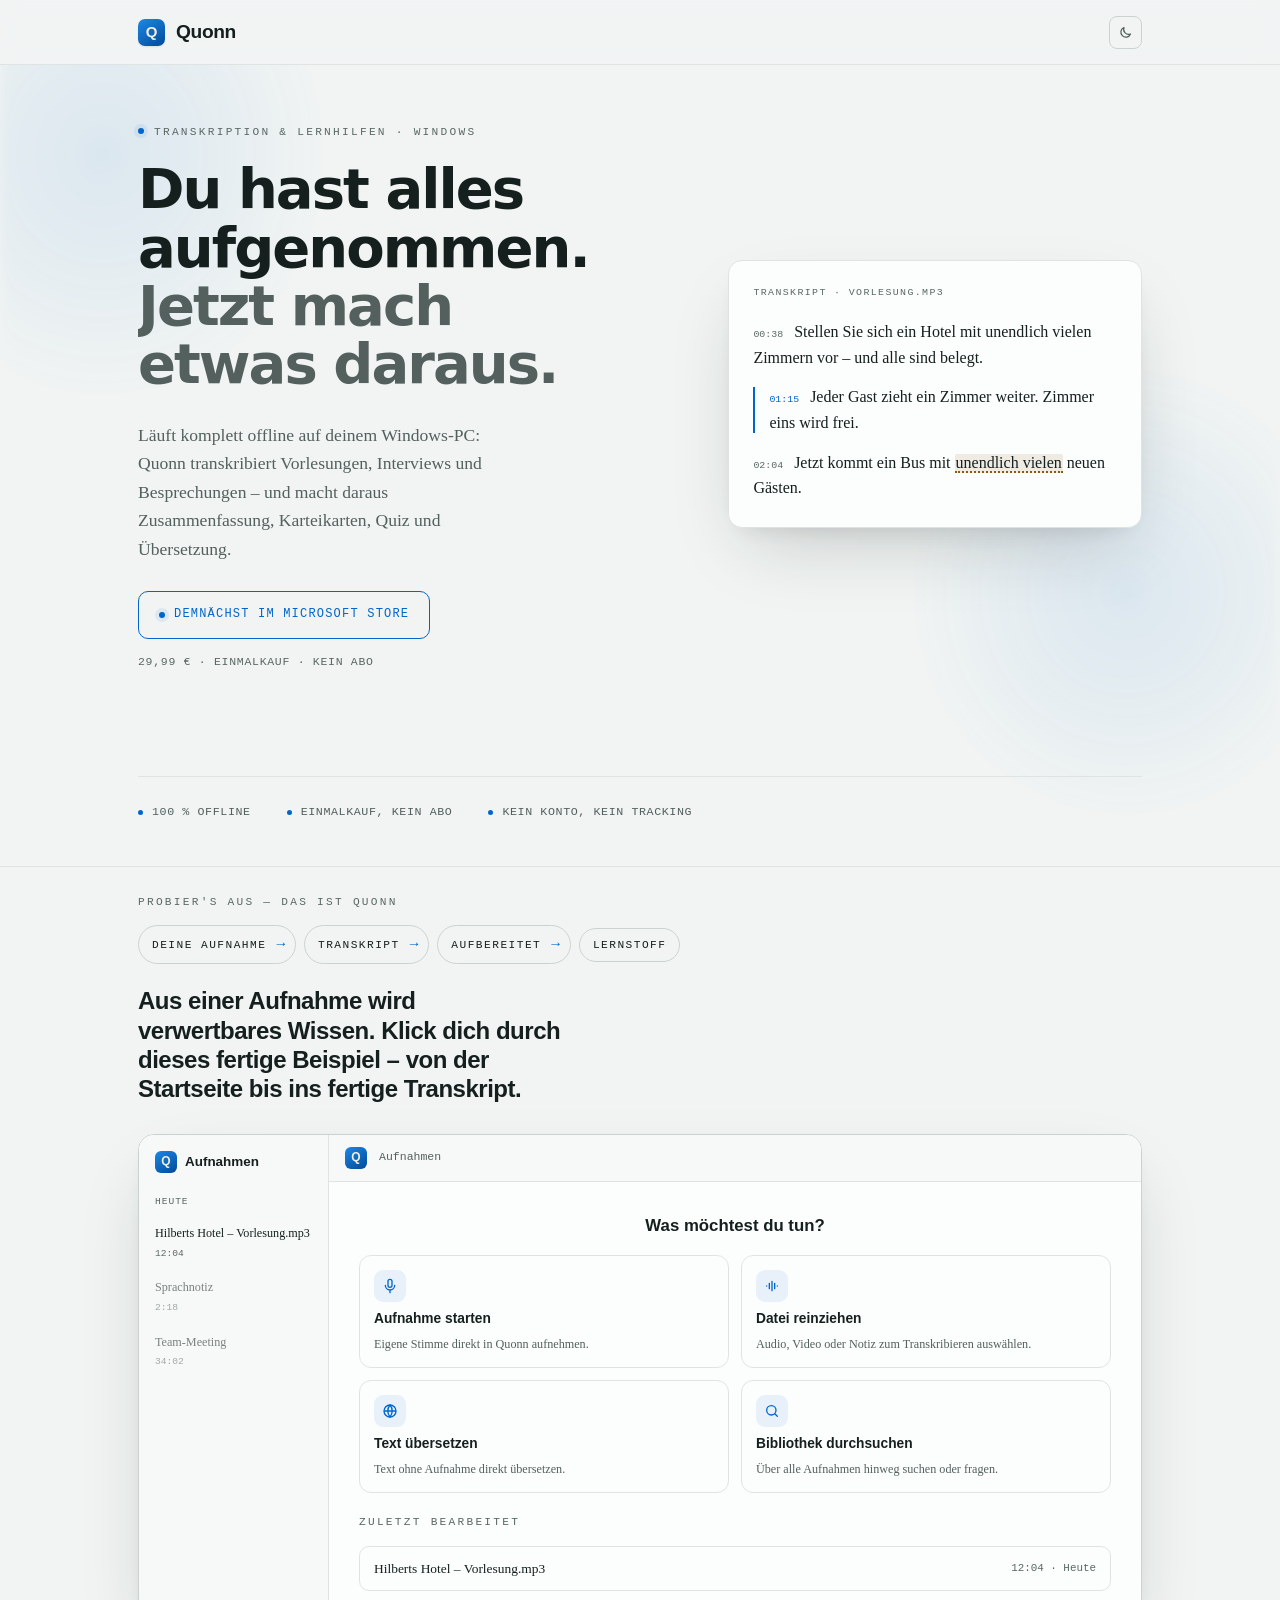
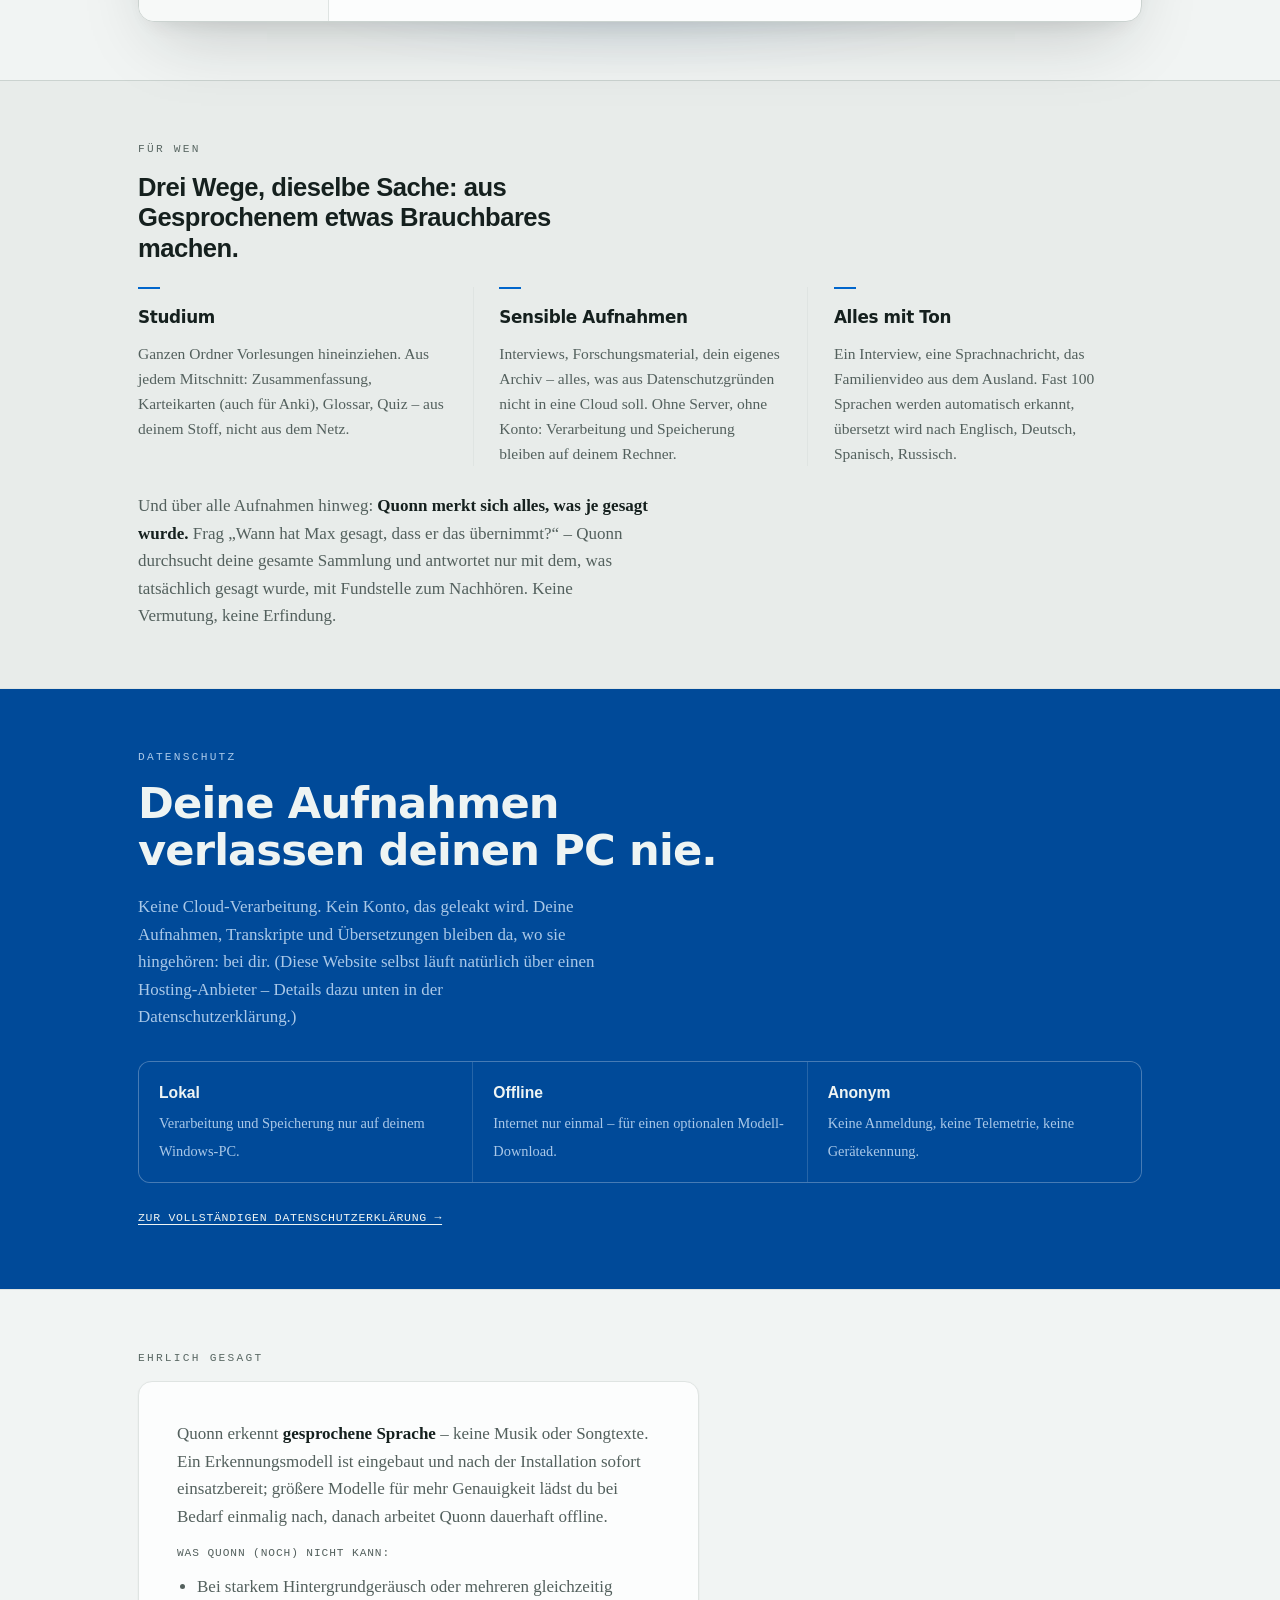
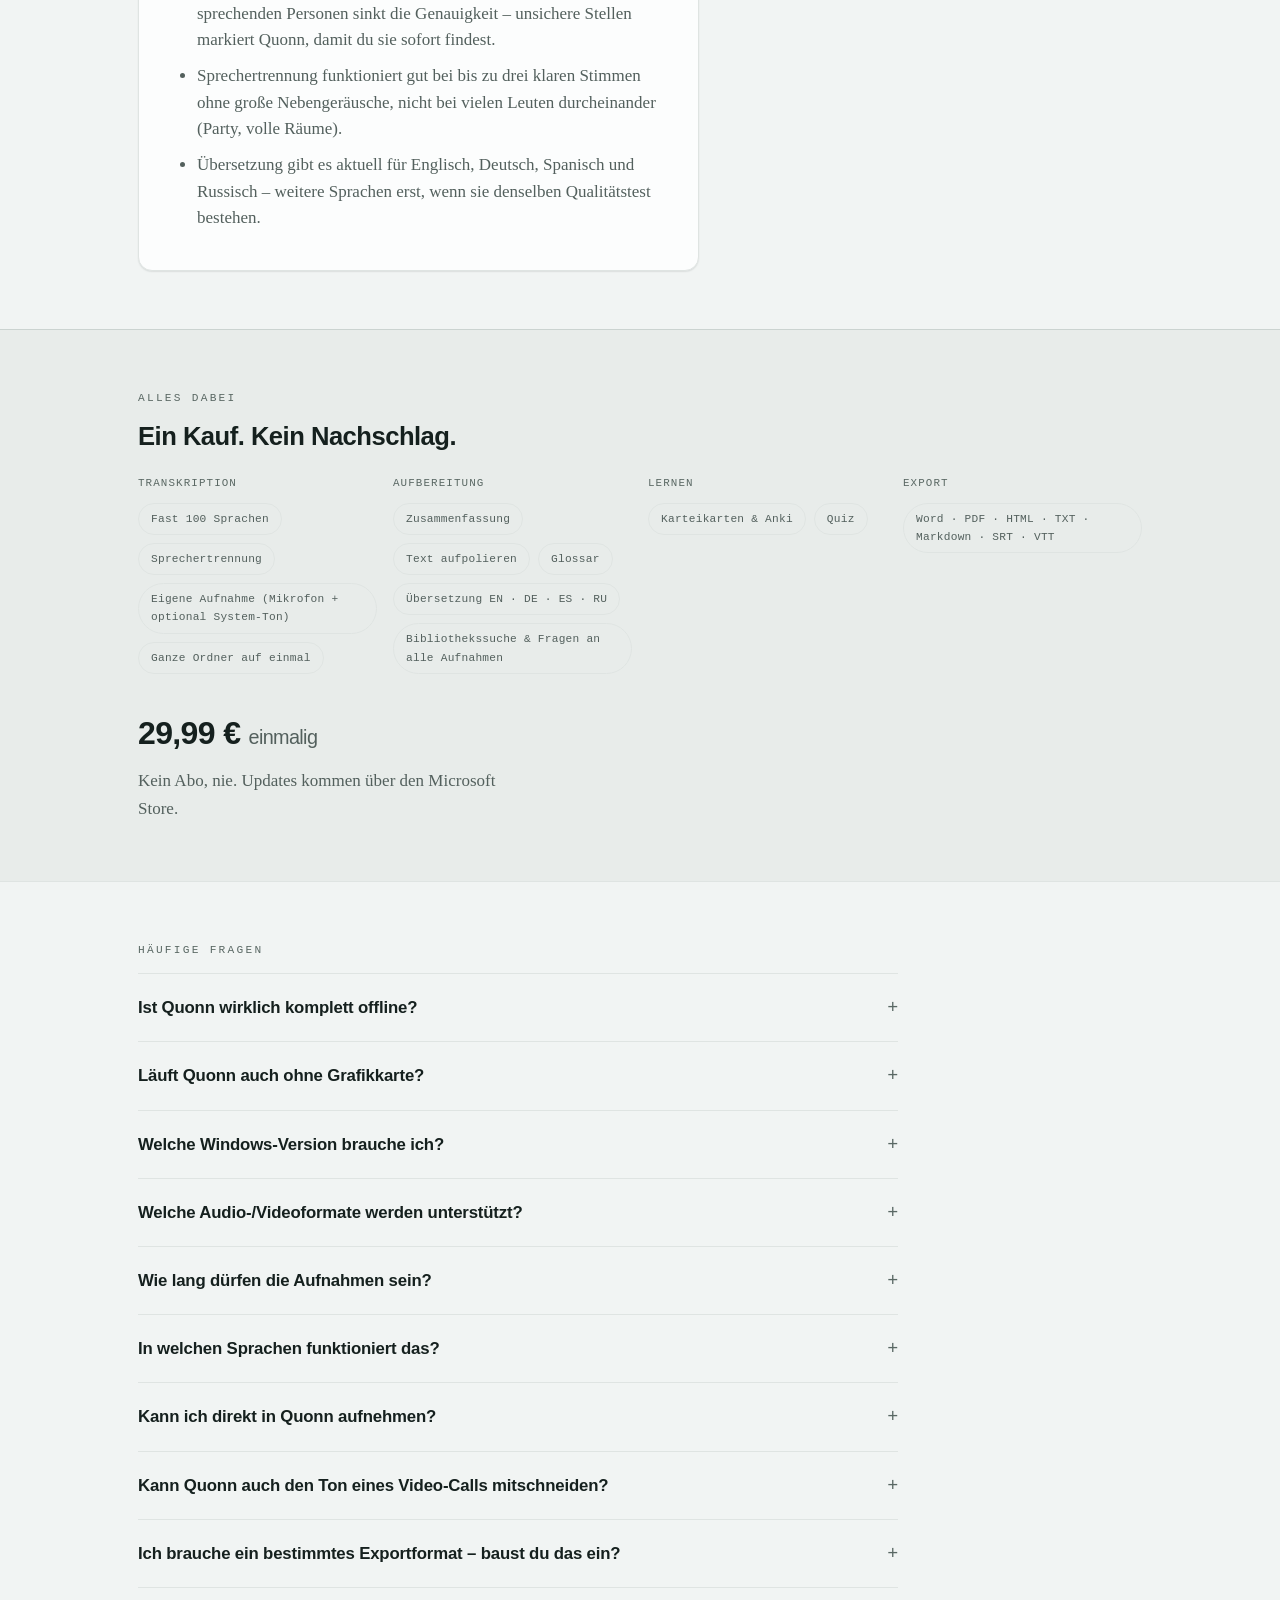
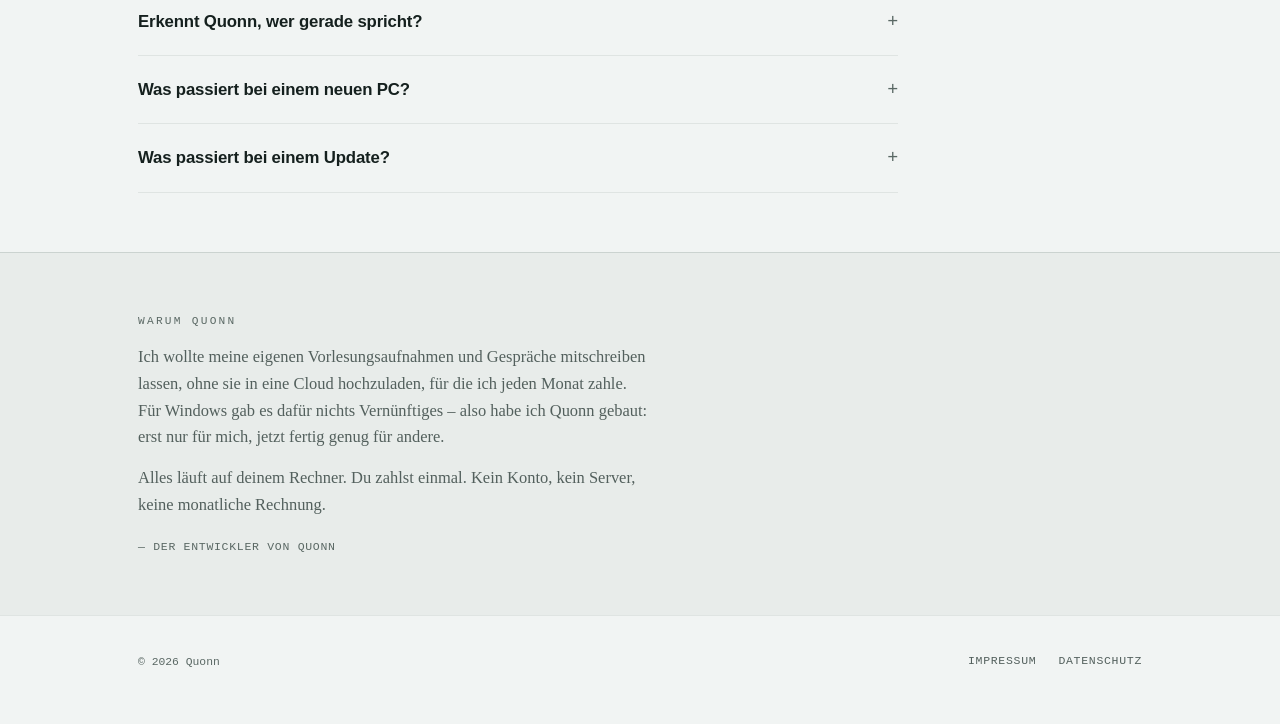
==== commit 514f08e0: "Update index.html" ====
--- a/public/index.html
+++ b/public/index.html
@@ -265,6 +265,33 @@
     .demo-side { display:none; }
   }
 
+  /* Bibliothekssuche in der Demo (2026-09-13) – zeigt die Frage-Antwort-
+     Funktion, statt sie nur als Wort in einer Liste zu erwähnen. */
+  .search-back { margin-left:auto; flex:none; font-family:"IBM Plex Mono",monospace; font-size:0.68rem;
+    letter-spacing:0.05em; text-transform:uppercase; color:var(--ink-dim); background:none; border:none;
+    cursor:pointer; padding:6px 4px; }
+  .search-back:hover { color:var(--ink); }
+  .search-demo { max-width:64ch; }
+  .search-box { display:flex; align-items:center; gap:10px; padding:14px 16px; border:1px solid var(--line-strong);
+    border-radius:12px; background:var(--surface); color:var(--ink-faint); }
+  .search-box svg { width:18px; height:18px; flex:none; }
+  .search-box span { font-size:0.94rem; }
+  .search-examples { display:flex; flex-wrap:wrap; align-items:center; gap:9px; margin-top:16px; }
+  .se-label { font-family:"IBM Plex Mono",monospace; font-size:0.68rem; letter-spacing:0.06em;
+    text-transform:uppercase; color:var(--ink-faint); }
+  .se-chip { font:inherit; font-size:0.84rem; color:var(--ink-dim); background:var(--panel);
+    border:1px solid var(--line); border-radius:999px; padding:9px 15px; cursor:pointer; text-align:left; }
+  .se-chip:hover { border-color:var(--line-strong); color:var(--ink); }
+  .search-answer { margin-top:22px; padding:20px 22px; border:1px solid var(--line); border-radius:var(--radius);
+    background:var(--surface); box-shadow:var(--shadow-sm); }
+  .sa-label { font-family:"IBM Plex Mono",monospace; font-size:0.64rem; letter-spacing:0.12em;
+    text-transform:uppercase; color:var(--accent); margin-bottom:8px; }
+  .sa-text { font-family:"Bricolage Grotesque",sans-serif; font-weight:600; font-size:1.05rem;
+    color:var(--ink); line-height:1.4; }
+  .sa-src { margin-top:10px; font-family:"IBM Plex Mono",monospace; font-size:0.7rem; color:var(--ink-faint); }
+  .sa-quote { margin:10px 0 0; padding:10px 14px; border-left:2px solid var(--accent-line);
+    color:var(--ink-dim); font-size:0.88rem; font-style:italic; }
+
   .app-tabs { display:flex; gap:2px; padding:0 12px; background:var(--panel); border-bottom:1px solid var(--line); overflow-x:auto; }
   .app-tabs button { font-family:"IBM Plex Mono",monospace; font-size:0.72rem; letter-spacing:0.05em;
     text-transform:uppercase; border:none; background:none; color:var(--ink-faint); padding:12px 14px;
@@ -357,14 +384,19 @@
   .fc-face { position:absolute; inset:0; backface-visibility:hidden; -webkit-backface-visibility:hidden;
     background:var(--surface); border:1px solid var(--line); border-radius:var(--radius); box-shadow:var(--shadow-md);
     padding:24px 22px; display:flex; flex-direction:column; }
-  .fc-face .tag { font-family:"IBM Plex Mono",monospace; font-size:0.62rem; letter-spacing:0.13em;
+  .fc-face .tag { flex:none; font-family:"IBM Plex Mono",monospace; font-size:0.62rem; letter-spacing:0.13em;
     text-transform:uppercase; color:var(--ink-faint); display:flex; align-items:center; gap:7px; }
   .fc-face .tag::before { content:""; width:5px; height:5px; border-radius:50%; background:currentColor; }
   .fc-face.back { transform:rotateY(180deg); }
   .fc-face.back .tag { color:var(--accent); }
-  .fc-face .txt { margin-top:auto; font-size:1.08rem; line-height:1.42; font-weight:500; }
-  .fc-face .hint { margin-top:12px; font-family:"IBM Plex Mono",monospace; font-size:0.62rem;
-    letter-spacing:0.04em; text-transform:uppercase; color:var(--ink-faint); }
+  /* Nutzer-Fund 2026-09-13: "margin-top:auto" schob den Text ans untere Ende
+     der Karte – bei kurzen Fragen blieb oben ein leerer, schief wirkender
+     Bereich. Die echte App zentriert den Text in der Mitte (StudyPanel.tsx,
+     CardFace: "grid flex-1 place-items-center"); hier nachgezogen. */
+  .fc-face .txt { flex:1; display:flex; align-items:center; justify-content:center; text-align:center;
+    font-size:1.08rem; line-height:1.42; font-weight:500; padding:10px 0; }
+  .fc-face .hint { flex:none; font-family:"IBM Plex Mono",monospace; font-size:0.62rem;
+    letter-spacing:0.04em; text-transform:uppercase; color:var(--ink-faint); text-align:center; }
   @media (prefers-reduced-motion:reduce) {
     .fcard .inner { transition:none; } .fcard.turned .inner { transform:none; }
     .fc-face.back { transform:none; opacity:0; transition:opacity .2s; }
@@ -659,7 +691,7 @@
                 <span class="ht-t">Text übersetzen</span>
                 <span class="ht-d">Text ohne Aufnahme direkt übersetzen.</span>
               </button>
-              <button type="button" class="home-tile">
+              <button type="button" class="home-tile" id="openDemoSearch">
                 <span class="ht-ic"><svg viewBox="0 0 24 24" fill="none" aria-hidden="true"><circle cx="11" cy="11" r="7" stroke="currentColor" stroke-width="2"/><path d="m20 20-3.5-3.5" stroke="currentColor" stroke-width="2" stroke-linecap="round"/></svg></span>
                 <span class="ht-t">Bibliothek durchsuchen</span>
                 <span class="ht-d">Über alle Aufnahmen hinweg suchen oder fragen.</span>
@@ -817,6 +849,54 @@
         </div>
         </div>
         </div>
+        <div class="app" id="appSearch" hidden>
+        <div class="demo-win">
+          <aside class="demo-side">
+            <div class="ds-head"><span class="app-glyph">Q</span><span class="ds-t">Aufnahmen</span></div>
+            <div class="ds-group">Heute</div>
+            <button type="button" class="ds-row" data-open-editor>
+              <span class="ds-name">Hilberts Hotel – Vorlesung.mp3</span>
+              <span class="ds-meta">12:04</span>
+            </button>
+            <div class="ds-row ds-inert">
+              <span class="ds-name">Sprachnotiz</span>
+              <span class="ds-meta">2:18</span>
+            </div>
+            <div class="ds-row ds-inert">
+              <span class="ds-name">Team-Meeting</span>
+              <span class="ds-meta">34:02</span>
+            </div>
+          </aside>
+          <div class="demo-main">
+            <div class="app-bar">
+              <span class="app-glyph">Q</span>
+              <span class="app-file">Bibliothek durchsuchen</span>
+              <button type="button" class="search-back" id="searchBack">← Startseite</button>
+            </div>
+            <div class="app-body">
+              <p class="stage-tag">Bibliothek durchsuchen</p>
+              <div class="search-demo">
+                <div class="search-box">
+                  <svg viewBox="0 0 24 24" fill="none" aria-hidden="true"><circle cx="11" cy="11" r="7" stroke="currentColor" stroke-width="2"/><path d="m20 20-3.5-3.5" stroke="currentColor" stroke-width="2" stroke-linecap="round"/></svg>
+                  <span id="searchQ">Frag etwas – über alle deine Aufnahmen hinweg …</span>
+                </div>
+                <div class="search-examples" id="searchExamples">
+                  <span class="se-label">Zum Beispiel:</span>
+                  <button type="button" class="se-chip" data-q="Wie viele Zimmer hat das Hotel?" data-a="Das Hotel hat unendlich viele Zimmer – und trotzdem sind alle belegt." data-quote="Stellen Sie sich ein Hotel mit unendlich vielen Zimmern vor – und alle sind belegt." data-src="Hilberts Hotel – Vorlesung.mp3" data-t="00:38">Wie viele Zimmer hat das Hotel?</button>
+                  <button type="button" class="se-chip" data-q="Wie kommen die neuen Gäste unter?" data-a="Jeder vorhandene Gast verdoppelt seine Zimmernummer – dadurch werden alle ungeraden Zimmer frei." data-quote="Jeder alte Gast verdoppelt seine Zimmernummer. Alle geraden Zimmer sind dann belegt, alle ungeraden werden frei." data-src="Hilberts Hotel – Vorlesung.mp3" data-t="02:04">Wie kommen die neuen Gäste unter?</button>
+                </div>
+                <div class="search-answer" id="searchAnswer" hidden>
+                  <p class="sa-label">Antwort</p>
+                  <p class="sa-text" id="saText"></p>
+                  <div class="sa-src" id="saSrc"></div>
+                  <blockquote class="sa-quote" id="saQuote"></blockquote>
+                </div>
+              </div>
+              <p class="doc-note">Antworten stützen sich immer auf ein wörtliches Zitat aus deinen Aufnahmen. Findet Quonn keine passende Stelle, sagt es das ehrlich – statt zu raten.</p>
+            </div>
+          </div>
+        </div>
+        </div>
       </div>
     </section>
 
@@ -838,6 +918,7 @@
             <p>Ein Interview, eine Sprachnachricht, das Familienvideo aus dem Ausland. Fast 100 Sprachen werden automatisch erkannt, übersetzt wird nach Englisch, Deutsch, Spanisch, Russisch.</p>
           </div>
         </div>
+        <p style="margin-top:26px;color:var(--ink-dim);max-width:60ch;">Und über alle Aufnahmen hinweg: <strong style="color:var(--ink);">Quonn merkt sich alles, was je gesagt wurde.</strong> Frag „Wann hat Max gesagt, dass er das übernimmt?“ – Quonn durchsucht deine gesamte Sammlung und antwortet nur mit dem, was tatsächlich gesagt wurde, mit Fundstelle zum Nachhören. Keine Vermutung, keine Erfindung.</p>
       </div>
     </section>
 
@@ -891,7 +972,7 @@
               <span>Text aufpolieren</span>
               <span>Glossar</span>
               <span>Übersetzung EN · DE · ES · RU</span>
-              <span>Bibliothekssuche</span>
+              <span>Bibliothekssuche &amp; Fragen an alle Aufnahmen</span>
             </div>
           </div>
           <div class="incl-group">
@@ -1149,17 +1230,39 @@
       }
     }
 
-    /* ===== demo: Startseite → Editor ===== */
+    /* ===== demo: Startseite → Editor / Bibliothekssuche ===== */
     var appHome = document.getElementById("appHome");
     var app = document.getElementById("app");
+    var appSearch = document.getElementById("appSearch");
     function openDemoEditor() {
-      appHome.hidden = true; app.hidden = false;
+      appHome.hidden = true; appSearch.hidden = true; app.hidden = false;
       if (window.matchMedia("(max-width:640px)").matches) {
         app.scrollIntoView({ behavior: reduce ? "auto" : "smooth", block: "start" });
       }
     }
-    document.querySelectorAll(".home-tile, .home-row, [data-open-editor]").forEach(function (el) {
+    function openDemoSearch() {
+      appHome.hidden = true; app.hidden = true; appSearch.hidden = false;
+      if (window.matchMedia("(max-width:640px)").matches) {
+        appSearch.scrollIntoView({ behavior: reduce ? "auto" : "smooth", block: "start" });
+      }
+    }
+    document.querySelectorAll(".home-tile:not(#openDemoSearch), .home-row, [data-open-editor]").forEach(function (el) {
       el.addEventListener("click", openDemoEditor);
+    });
+    document.getElementById("openDemoSearch").addEventListener("click", openDemoSearch);
+    document.getElementById("searchBack").addEventListener("click", function () {
+      appSearch.hidden = true; app.hidden = true; appHome.hidden = false;
+    });
+    var searchAnswerEl = document.getElementById("searchAnswer");
+    var searchQEl = document.getElementById("searchQ");
+    document.querySelectorAll(".se-chip").forEach(function (chip) {
+      chip.addEventListener("click", function () {
+        searchQEl.textContent = chip.dataset.q;
+        document.getElementById("saText").textContent = chip.dataset.a;
+        document.getElementById("saSrc").textContent = chip.dataset.src + " · " + chip.dataset.t;
+        document.getElementById("saQuote").textContent = "„" + chip.dataset.quote + "“";
+        searchAnswerEl.hidden = false;
+      });
     });
     var MAXT = 200;
     function fmt(sec) { var m = Math.floor(sec / 60), s = Math.floor(sec % 60); return (m < 10 ? "0" : "") + m + ":" + (s < 10 ? "0" : "") + s; }
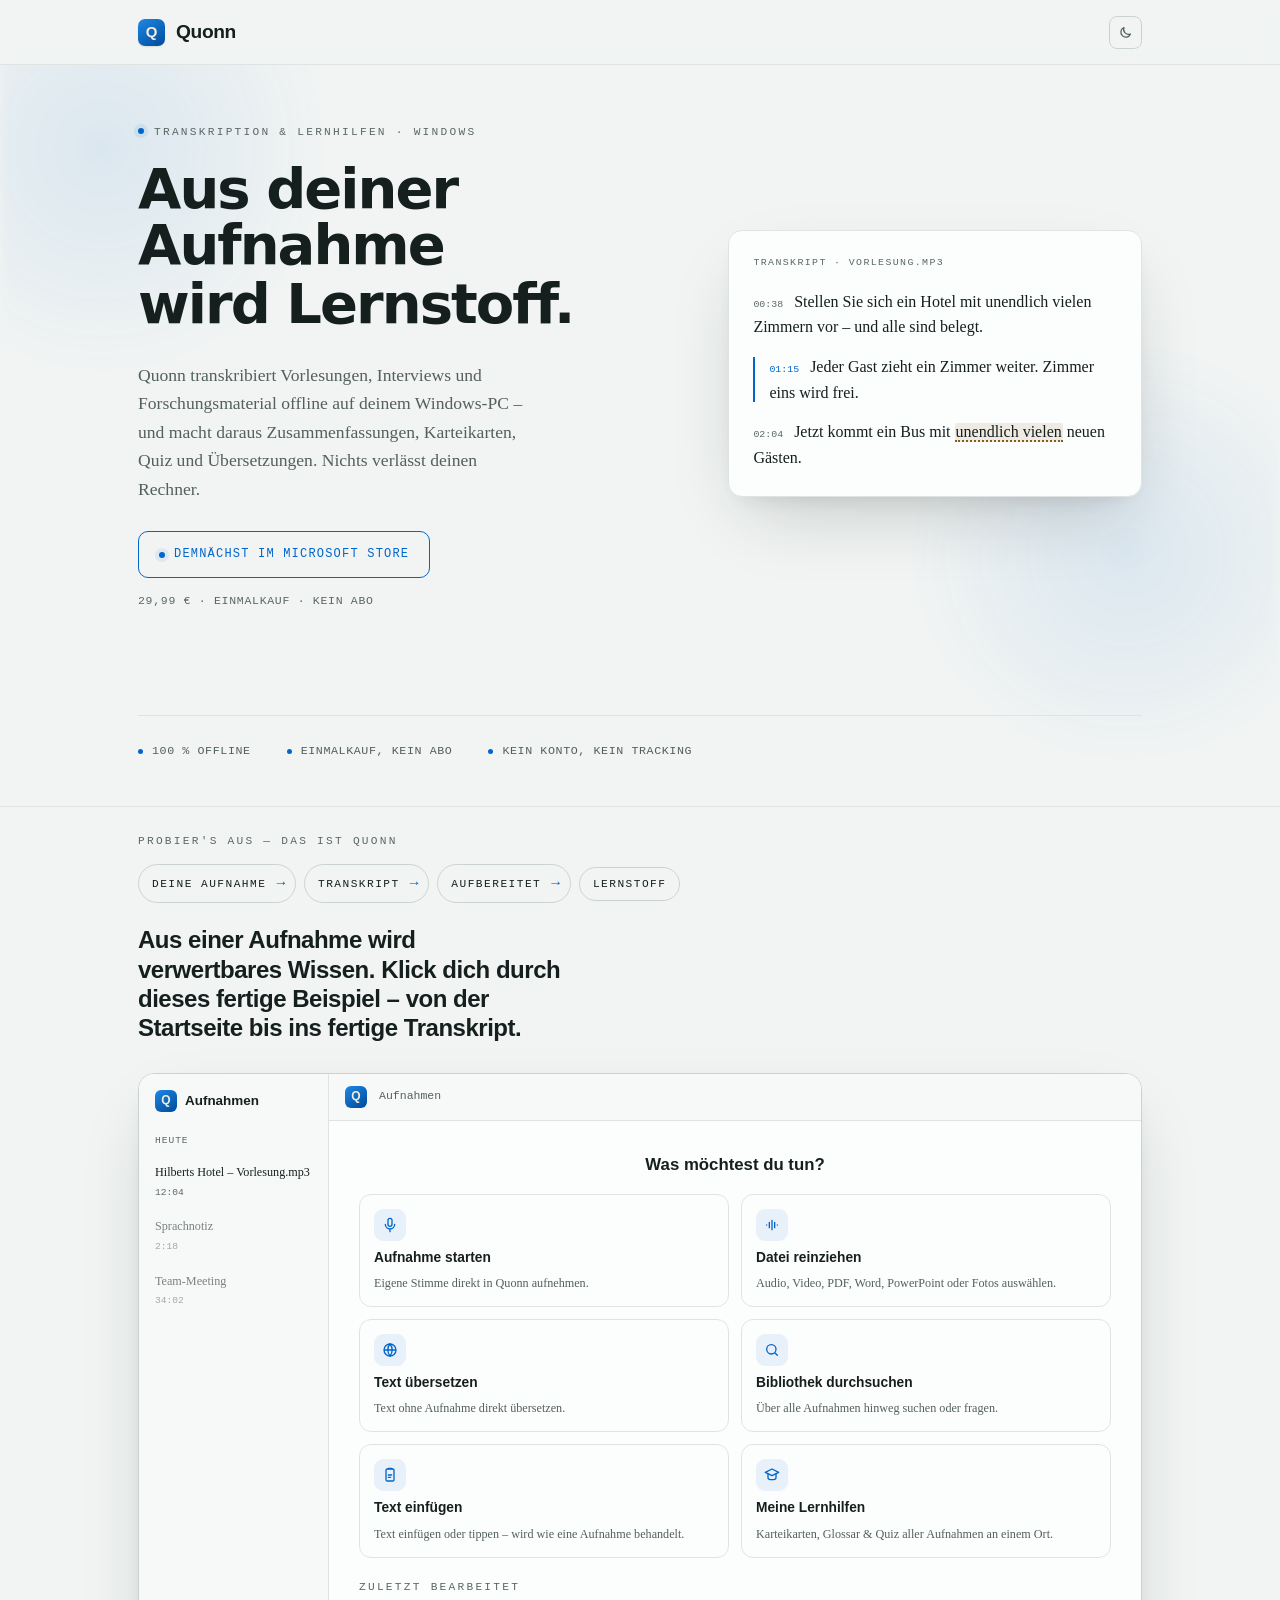
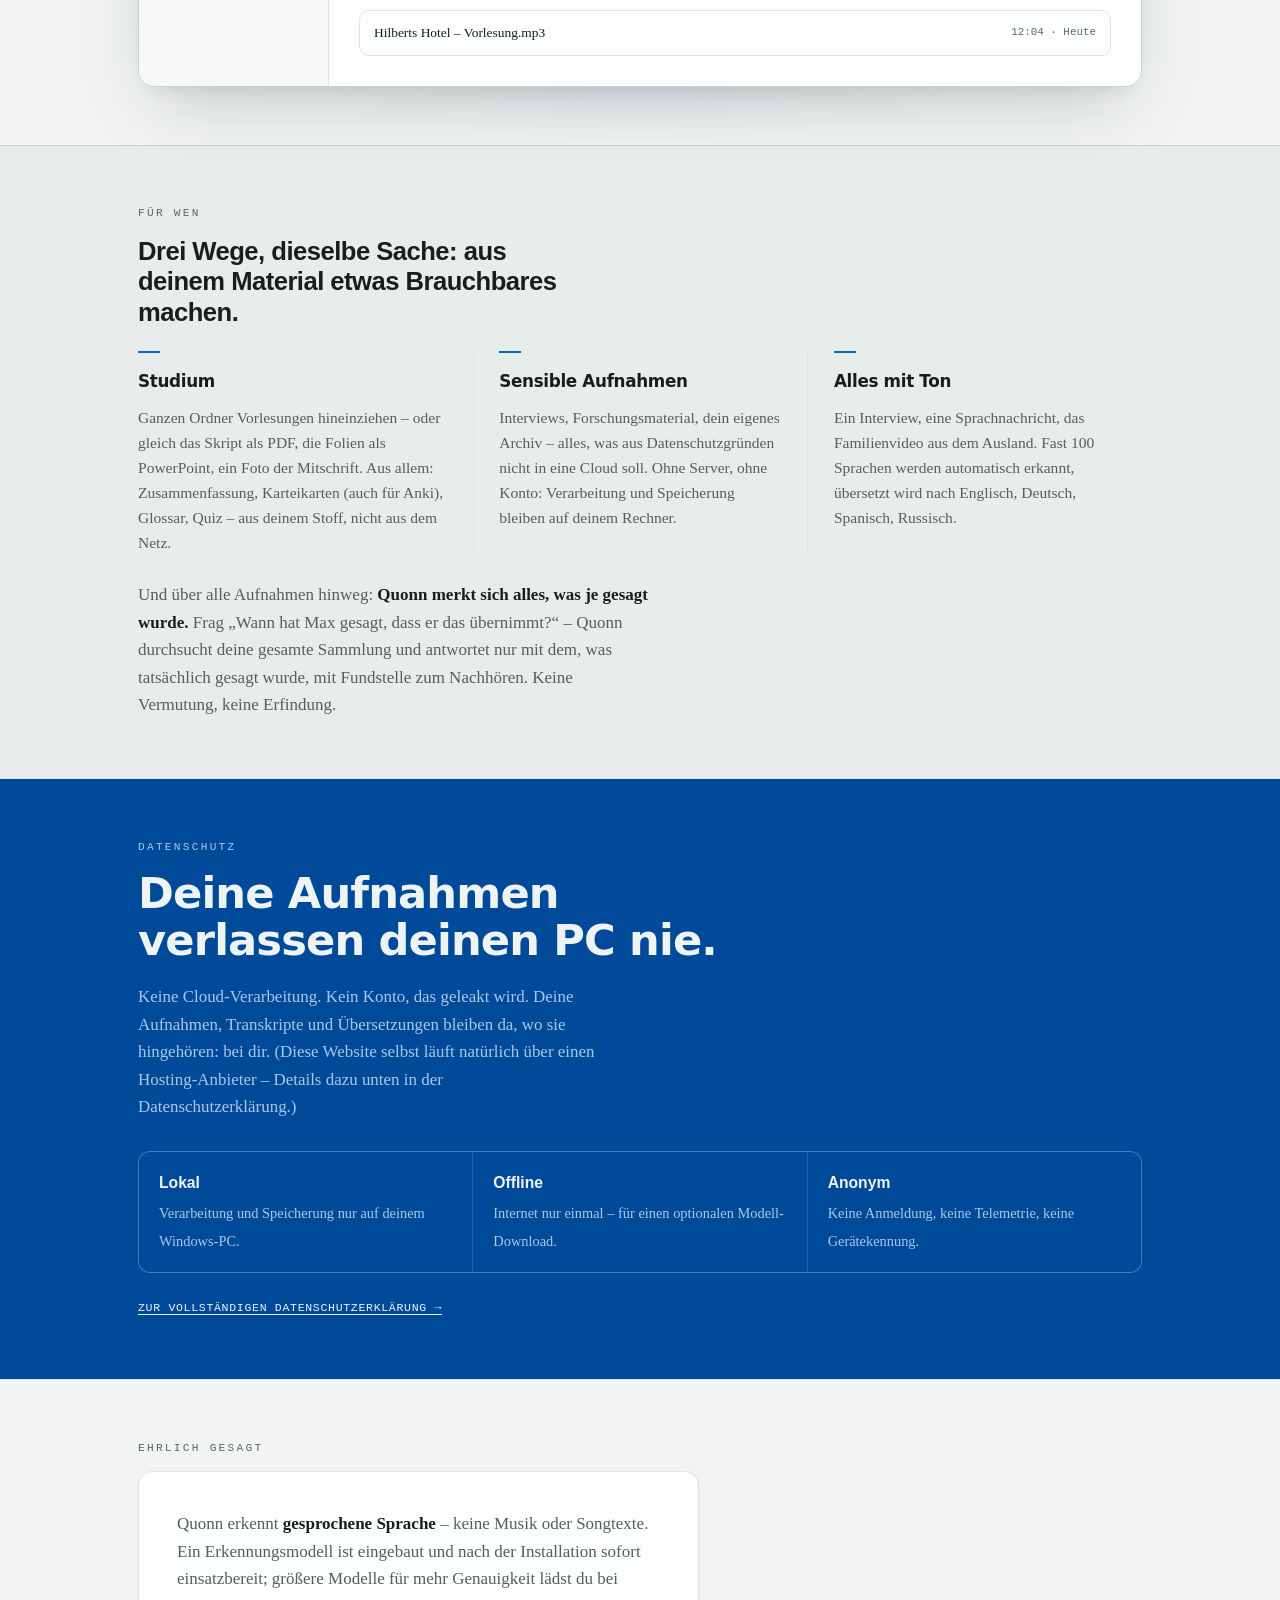
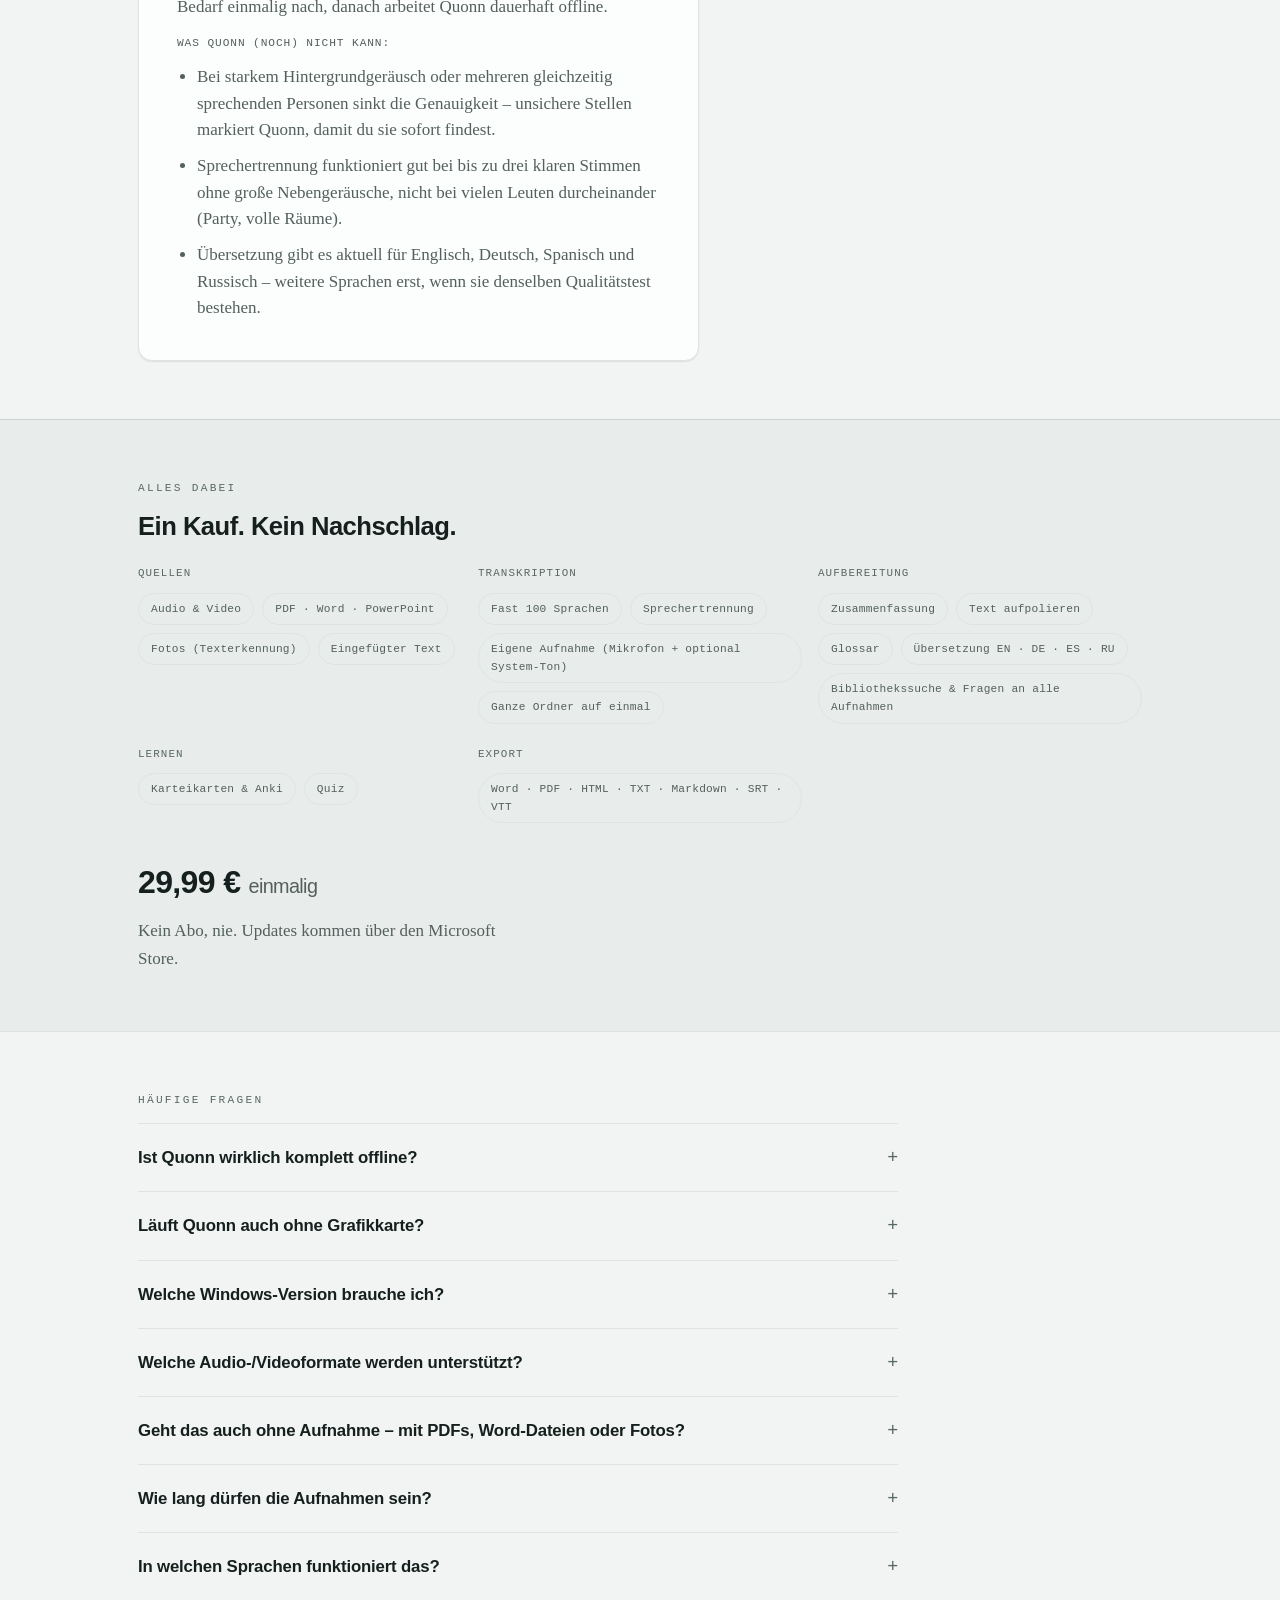
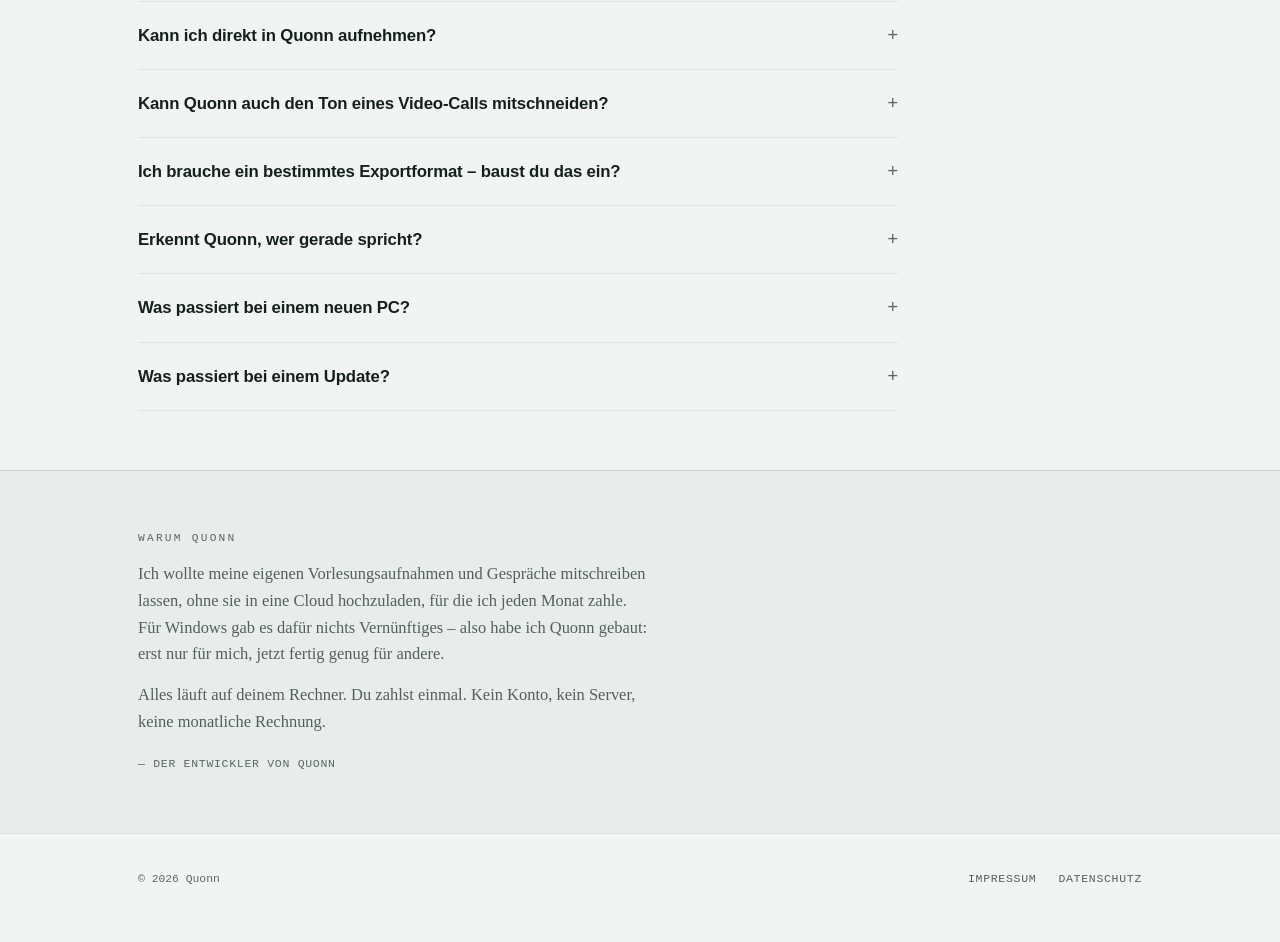
==== commit 38b76de0: "Update index.html" ====
--- a/public/index.html
+++ b/public/index.html
@@ -9,12 +9,12 @@
 <link rel="apple-touch-icon" href="/icon-180.png">
 <meta name="theme-color" content="#f1f4f3" media="(prefers-color-scheme: light)">
 <meta name="theme-color" content="#0a100f" media="(prefers-color-scheme: dark)">
-<meta name="description" content="Quonn transkribiert Vorlesungen, Interviews und Besprechungen offline auf deinem Windows-PC – mit Zusammenfassung, Karteikarten, Quiz und Übersetzung. Einmalkauf, kein Abo, kein Konto.">
+<meta name="description" content="Quonn transkribiert Vorlesungen, Interviews und Forschungsmaterial offline auf deinem Windows-PC – liest auch PDFs, Fotos und eingefügten Text. Mit Zusammenfassung, Karteikarten, Quiz und Übersetzung. Einmalkauf, kein Abo, kein Konto.">
 <link rel="canonical" href="https://quonn.app/">
 <meta property="og:type" content="website">
 <meta property="og:url" content="https://quonn.app/">
 <meta property="og:title" content="Quonn – Transkription, offline für Windows">
-<meta property="og:description" content="Vorlesungen, Interviews und Besprechungen Wort für Wort – lokal auf deinem Windows-PC. Zusammenfassung, Karteikarten, Quiz, Übersetzung. Einmalkauf, kein Abo.">
+<meta property="og:description" content="Vorlesungen, Interviews und Forschungsmaterial Wort für Wort – lokal auf deinem Windows-PC. Auch PDFs, Fotos und Text. Zusammenfassung, Karteikarten, Quiz, Übersetzung. Einmalkauf, kein Abo.">
 <meta property="og:locale" content="de_DE">
 <meta property="og:image" content="https://quonn.app/og.png">
 <meta property="og:image:width" content="1200">
@@ -30,7 +30,7 @@
   "name": "Quonn",
   "applicationCategory": "BusinessApplication",
   "operatingSystem": "Windows 10, Windows 11",
-  "description": "Offline-Transkription für Windows: schreibt Vorlesungen, Interviews und Besprechungen Wort für Wort mit und erzeugt Zusammenfassung, Karteikarten, Quiz und Übersetzung. Alles lokal, kein Konto, kein Server.",
+  "description": "Offline-Transkription für Windows: schreibt Vorlesungen, Interviews und Forschungsmaterial Wort für Wort mit, liest auch PDFs, Fotos und eingefügten Text, und erzeugt Zusammenfassung, Karteikarten, Quiz und Übersetzung. Alles lokal, kein Konto, kein Server.",
   "url": "https://quonn.app/",
   "softwareVersion": "1.0",
   "offers": {
@@ -491,7 +491,7 @@
   .faq summary:hover { color:var(--accent); }
   .faq details > p { margin:0; padding:0 0 22px; color:var(--ink-dim); max-width:64ch; line-height:1.6; }
 
-  .incl-groups { display:grid; grid-template-columns:repeat(4,1fr); gap:22px 16px; }
+  .incl-groups { display:grid; grid-template-columns:repeat(3,1fr); gap:22px 16px; }
   .incl-group h4 { font-family:"IBM Plex Mono",monospace; font-weight:500; font-size:0.68rem;
     letter-spacing:0.1em; text-transform:uppercase; color:var(--ink-faint); margin:0 0 10px; }
   .incl { display:flex; flex-wrap:wrap; gap:8px; }
@@ -617,8 +617,8 @@
       <div class="wrap">
         <div class="hero-lede">
           <span class="kicker label reveal">Transkription &amp; Lernhilfen · Windows</span>
-          <h1><span class="ln"><span>Du hast alles</span></span> <span class="ln"><span>aufgenommen.</span></span> <span class="ln soft"><span>Jetzt mach</span></span> <span class="ln soft"><span>etwas daraus.</span></span></h1>
-          <p class="sub reveal d2">Läuft komplett offline auf deinem Windows-PC: Quonn transkribiert Vorlesungen, Interviews und Besprechungen – und macht daraus Zusammenfassung, Karteikarten, Quiz und Übersetzung.</p>
+          <h1><span class="ln"><span>Aus deiner Aufnahme</span></span> <span class="ln"><span>wird Lernstoff.</span></span></h1>
+          <p class="sub reveal d2">Quonn transkribiert Vorlesungen, Interviews und Forschungsmaterial offline auf deinem Windows-PC – und macht daraus Zusammenfassungen, Karteikarten, Quiz und Übersetzungen. Nichts verlässt deinen Rechner.</p>
           <div class="cta-row reveal d3">
             <span class="btn soft" aria-disabled="true"><span class="soon-dot"></span>Demnächst im Microsoft&nbsp;Store</span>
             <span class="jump">29,99 € · Einmalkauf · kein Abo</span>
@@ -684,7 +684,7 @@
               <button type="button" class="home-tile">
                 <span class="ht-ic"><svg viewBox="0 0 24 24" fill="none" aria-hidden="true"><path d="M4 12v0M8 8v8M12 5v14M16 8v8M20 12v0" stroke="currentColor" stroke-width="2" stroke-linecap="round"/></svg></span>
                 <span class="ht-t">Datei reinziehen</span>
-                <span class="ht-d">Audio, Video oder Notiz zum Transkribieren auswählen.</span>
+                <span class="ht-d">Audio, Video, PDF, Word, PowerPoint oder Fotos auswählen.</span>
               </button>
               <button type="button" class="home-tile">
                 <span class="ht-ic"><svg viewBox="0 0 24 24" fill="none" aria-hidden="true"><circle cx="12" cy="12" r="9" stroke="currentColor" stroke-width="2"/><path d="M3 12h18M12 3a14 14 0 0 1 0 18 14 14 0 0 1 0-18Z" stroke="currentColor" stroke-width="2"/></svg></span>
@@ -695,6 +695,16 @@
                 <span class="ht-ic"><svg viewBox="0 0 24 24" fill="none" aria-hidden="true"><circle cx="11" cy="11" r="7" stroke="currentColor" stroke-width="2"/><path d="m20 20-3.5-3.5" stroke="currentColor" stroke-width="2" stroke-linecap="round"/></svg></span>
                 <span class="ht-t">Bibliothek durchsuchen</span>
                 <span class="ht-d">Über alle Aufnahmen hinweg suchen oder fragen.</span>
+              </button>
+              <button type="button" class="home-tile">
+                <span class="ht-ic"><svg viewBox="0 0 24 24" fill="none" aria-hidden="true"><rect x="6" y="3" width="12" height="18" rx="2" stroke="currentColor" stroke-width="2"/><path d="M9 3.5V3a1 1 0 0 1 1-1h4a1 1 0 0 1 1 1v.5" stroke="currentColor" stroke-width="2"/><path d="M9.5 12h5M9.5 15.5h3.5" stroke="currentColor" stroke-width="2" stroke-linecap="round"/></svg></span>
+                <span class="ht-t">Text einfügen</span>
+                <span class="ht-d">Text einfügen oder tippen – wird wie eine Aufnahme behandelt.</span>
+              </button>
+              <button type="button" class="home-tile">
+                <span class="ht-ic"><svg viewBox="0 0 24 24" fill="none" aria-hidden="true"><path d="M12 3 2 8l10 5 10-5-10-5Z" stroke="currentColor" stroke-width="2" stroke-linejoin="round"/><path d="M6 10.5V16c0 1.5 2.5 3 6 3s6-1.5 6-3v-5.5" stroke="currentColor" stroke-width="2" stroke-linecap="round"/></svg></span>
+                <span class="ht-t">Meine Lernhilfen</span>
+                <span class="ht-d">Karteikarten, Glossar &amp; Quiz aller Aufnahmen an einem Ort.</span>
               </button>
             </div>
             <p class="home-sub label">Zuletzt bearbeitet</p>
@@ -903,11 +913,11 @@
     <section class="band tint">
       <div class="wrap">
         <span class="label">Für wen</span>
-        <p class="lead">Drei Wege, dieselbe Sache: aus Gesprochenem etwas Brauchbares machen.</p>
+        <p class="lead">Drei Wege, dieselbe Sache: aus deinem Material etwas Brauchbares machen.</p>
         <div class="who">
           <div class="col">
             <h3>Studium</h3>
-            <p>Ganzen Ordner Vorlesungen hineinziehen. Aus jedem Mitschnitt: Zusammenfassung, Karteikarten (auch für Anki), Glossar, Quiz – aus deinem Stoff, nicht aus dem Netz.</p>
+            <p>Ganzen Ordner Vorlesungen hineinziehen – oder gleich das Skript als PDF, die Folien als PowerPoint, ein Foto der Mitschrift. Aus allem: Zusammenfassung, Karteikarten (auch für Anki), Glossar, Quiz – aus deinem Stoff, nicht aus dem Netz.</p>
           </div>
           <div class="col">
             <h3>Sensible Aufnahmen</h3>
@@ -956,6 +966,15 @@
         <span class="label">Alles dabei</span>
         <p class="lead">Ein Kauf. Kein Nachschlag.</p>
         <div class="incl-groups">
+          <div class="incl-group">
+            <h4>Quellen</h4>
+            <div class="incl">
+              <span>Audio &amp; Video</span>
+              <span>PDF · Word · PowerPoint</span>
+              <span>Fotos (Texterkennung)</span>
+              <span>Eingefügter Text</span>
+            </div>
+          </div>
           <div class="incl-group">
             <h4>Transkription</h4>
             <div class="incl">
@@ -1015,6 +1034,10 @@
           <details>
             <summary>Welche Audio-/Videoformate werden unterstützt?</summary>
             <p>So gut wie alle gängigen – MP3, WAV, M4A, MP4, MOV und viele mehr. Auch ganze Ordner mit gemischten Formaten funktionieren.</p>
+          </details>
+          <details>
+            <summary>Geht das auch ohne Aufnahme – mit PDFs, Word-Dateien oder Fotos?</summary>
+            <p>Ja. PDF, Word (.docx) und PowerPoint (.pptx) liest Quonn direkt aus, ganz ohne Umweg über Ton. Fotos – z. B. von einer Mitschrift oder einem Buchauszug – liest Quonn per Texterkennung; mehrere Fotos auf einmal reingezogen werden zu einer Aufnahme zusammengefasst. Du kannst auch einfach Text einfügen oder tippen. In allen Fällen läuft danach genau dieselbe Verarbeitung wie bei einer transkribierten Aufnahme: Zusammenfassung, Karteikarten, Glossar, Quiz, Übersetzung, Export.</p>
           </details>
           <details>
             <summary>Wie lang dürfen die Aufnahmen sein?</summary>
